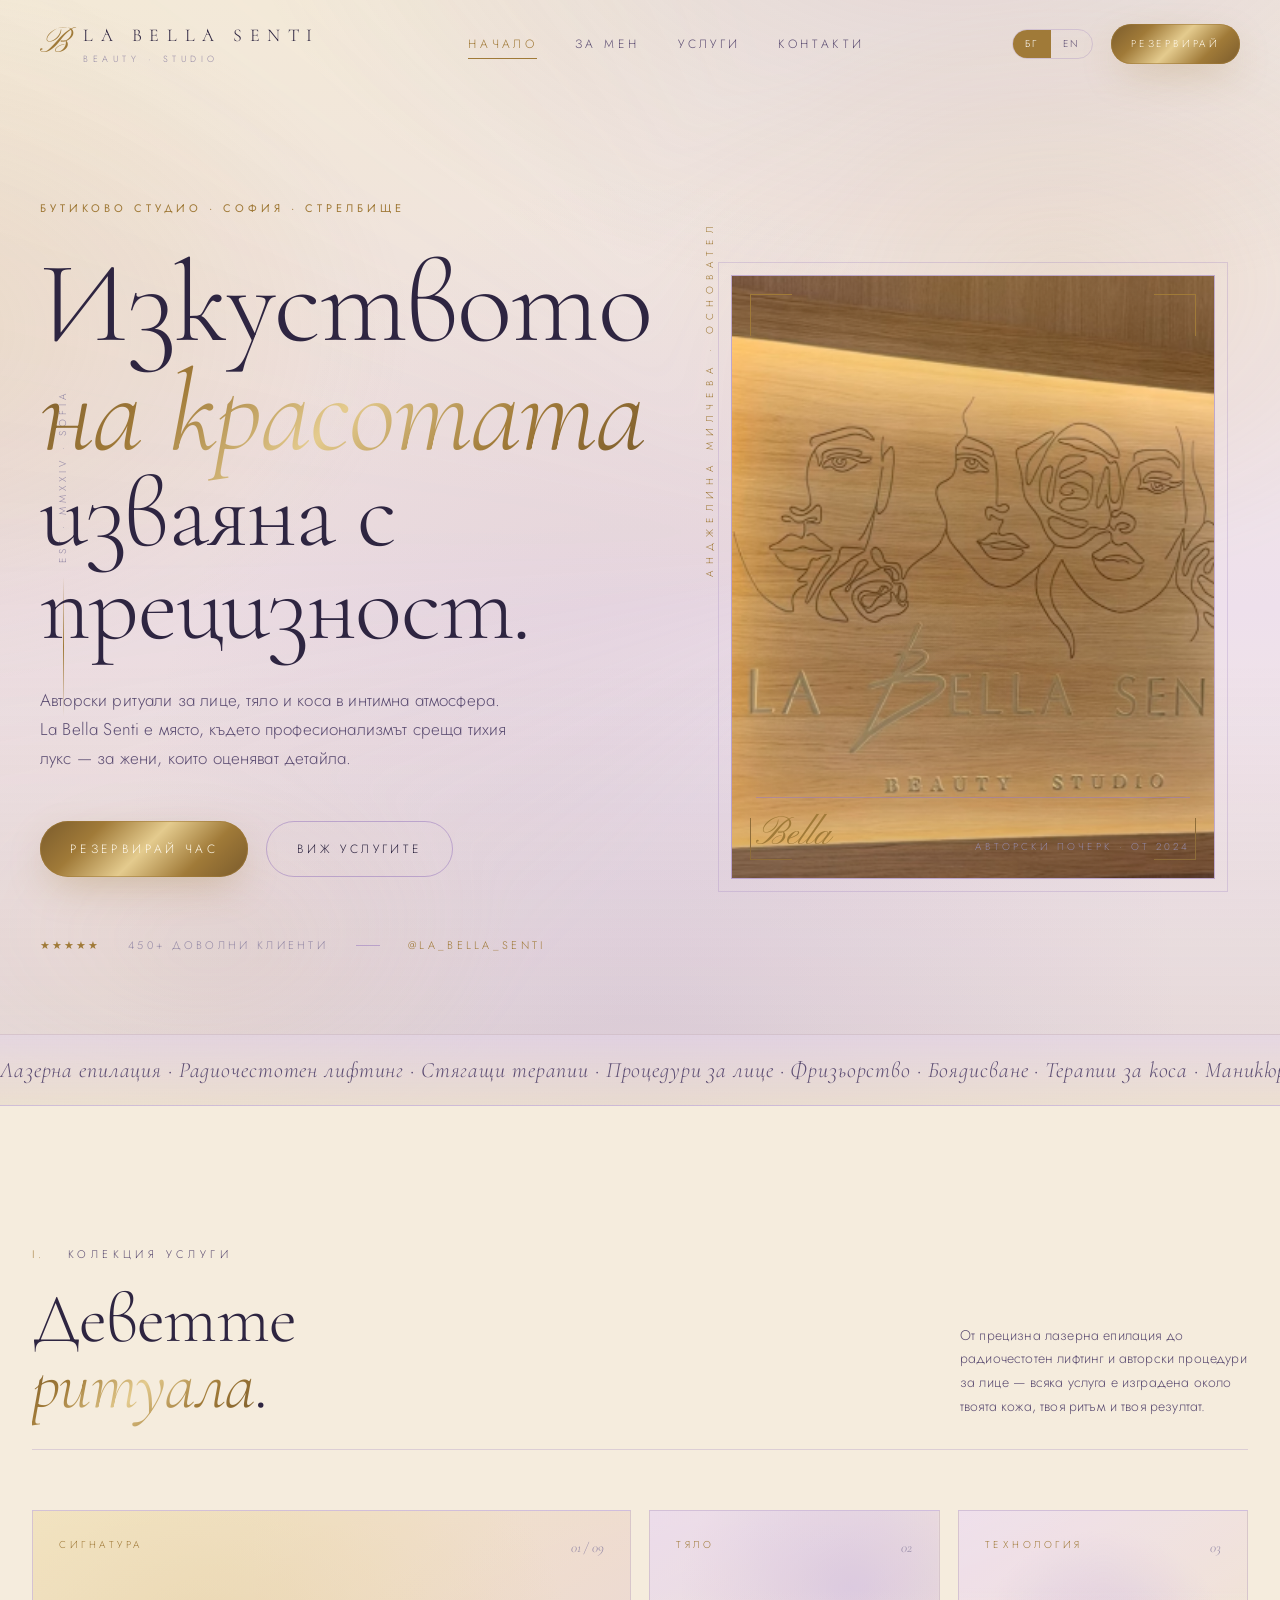
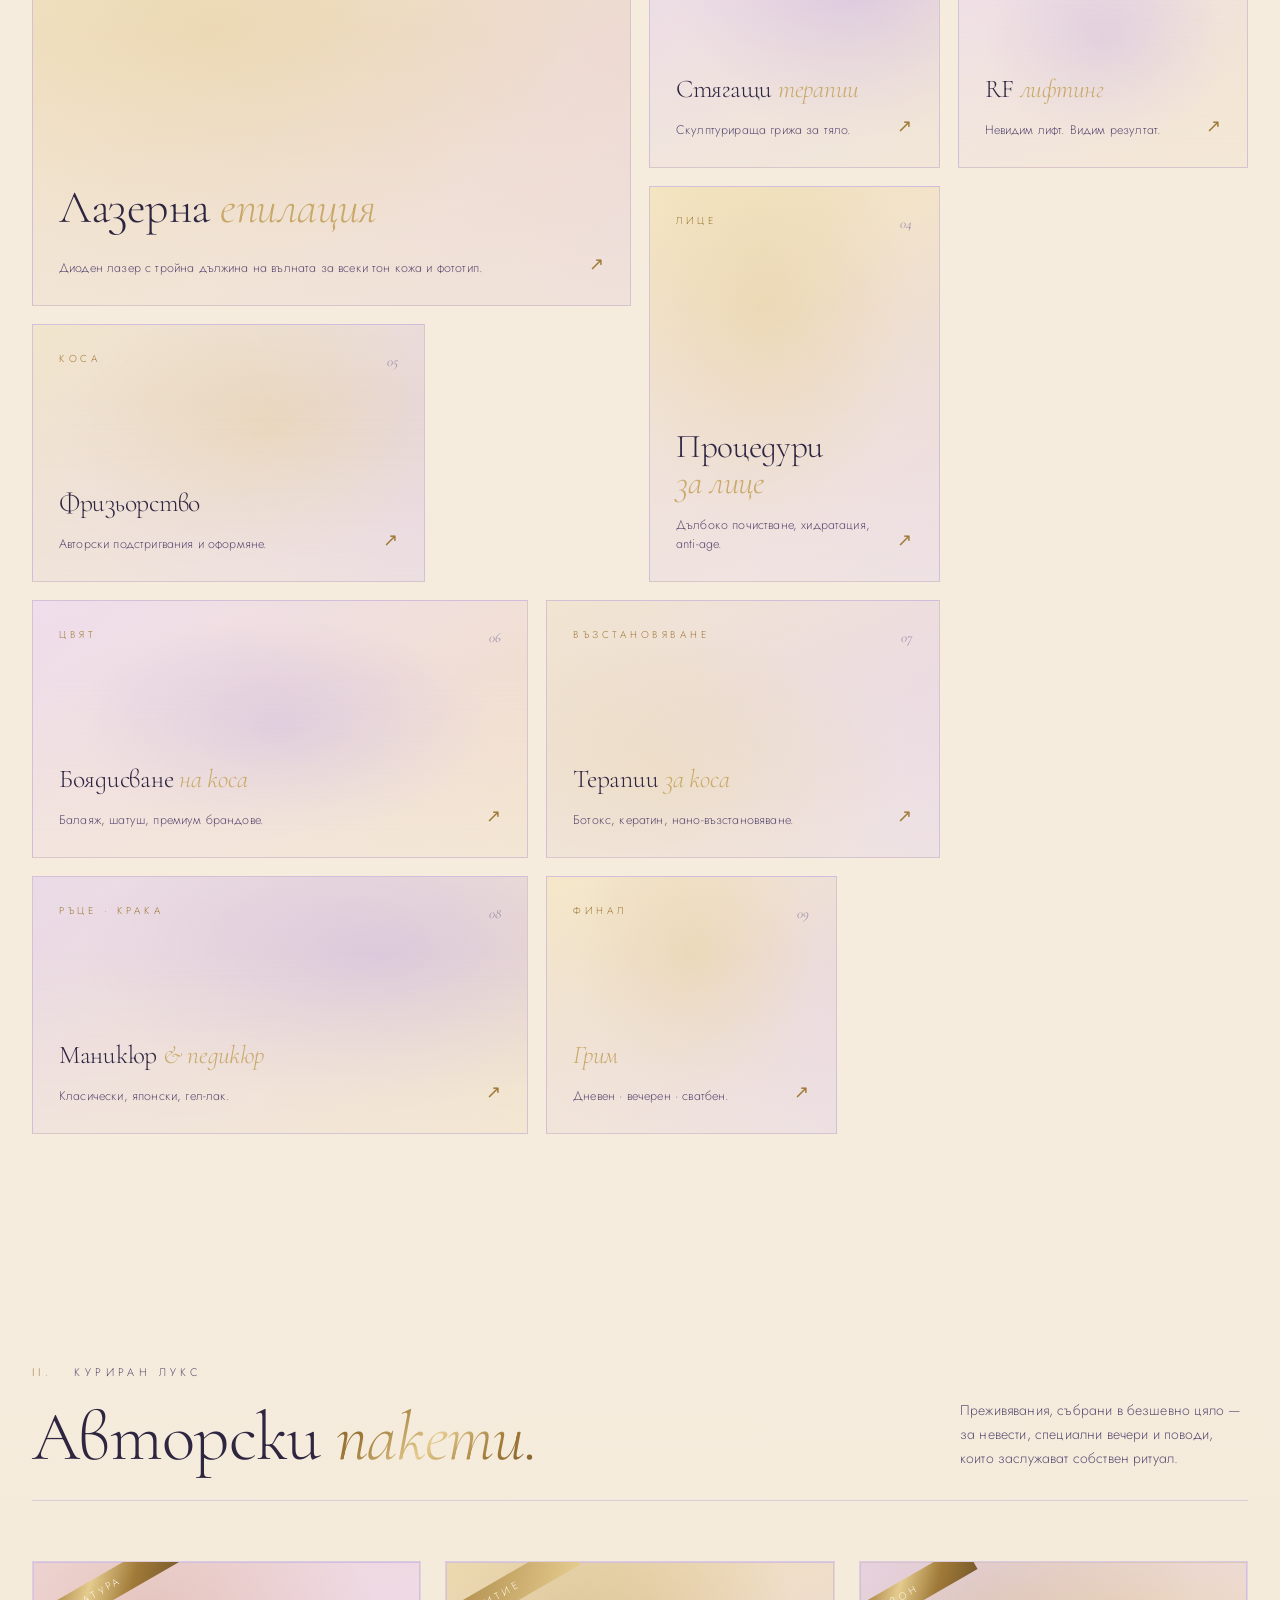
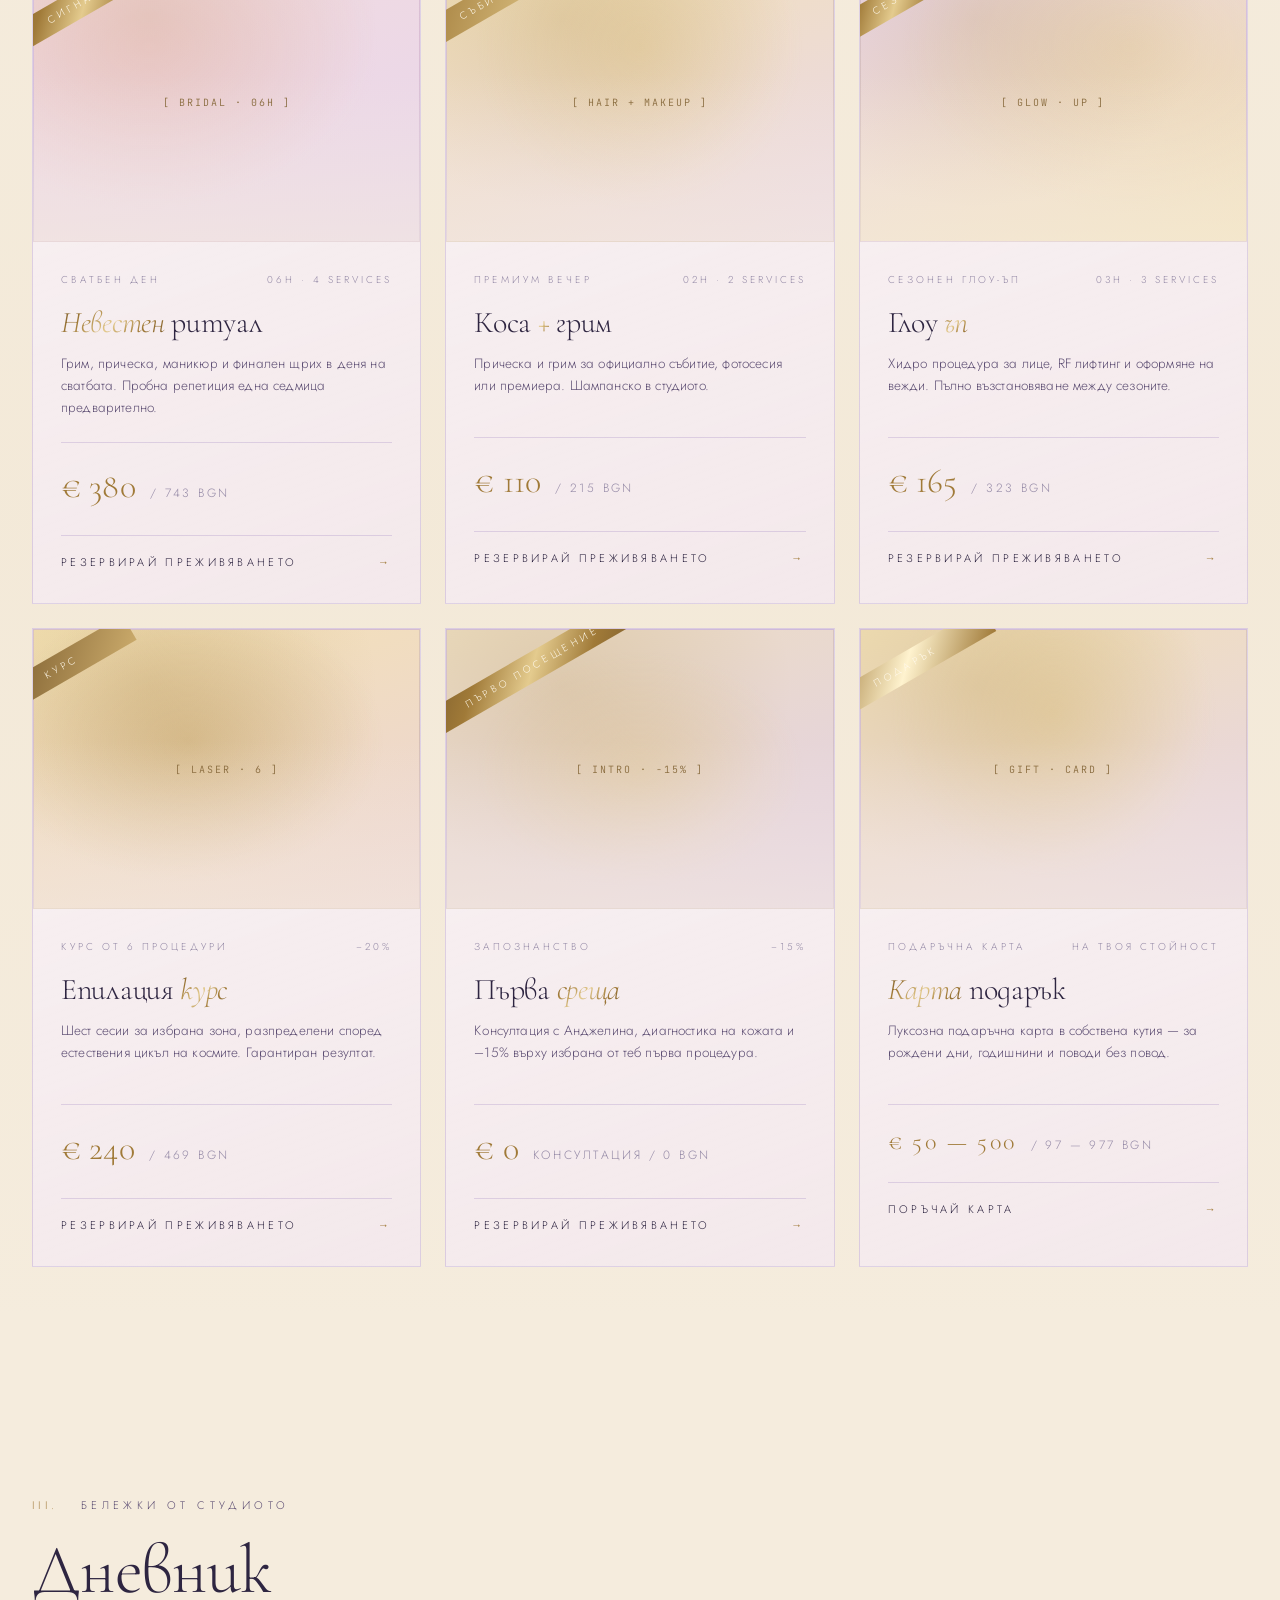
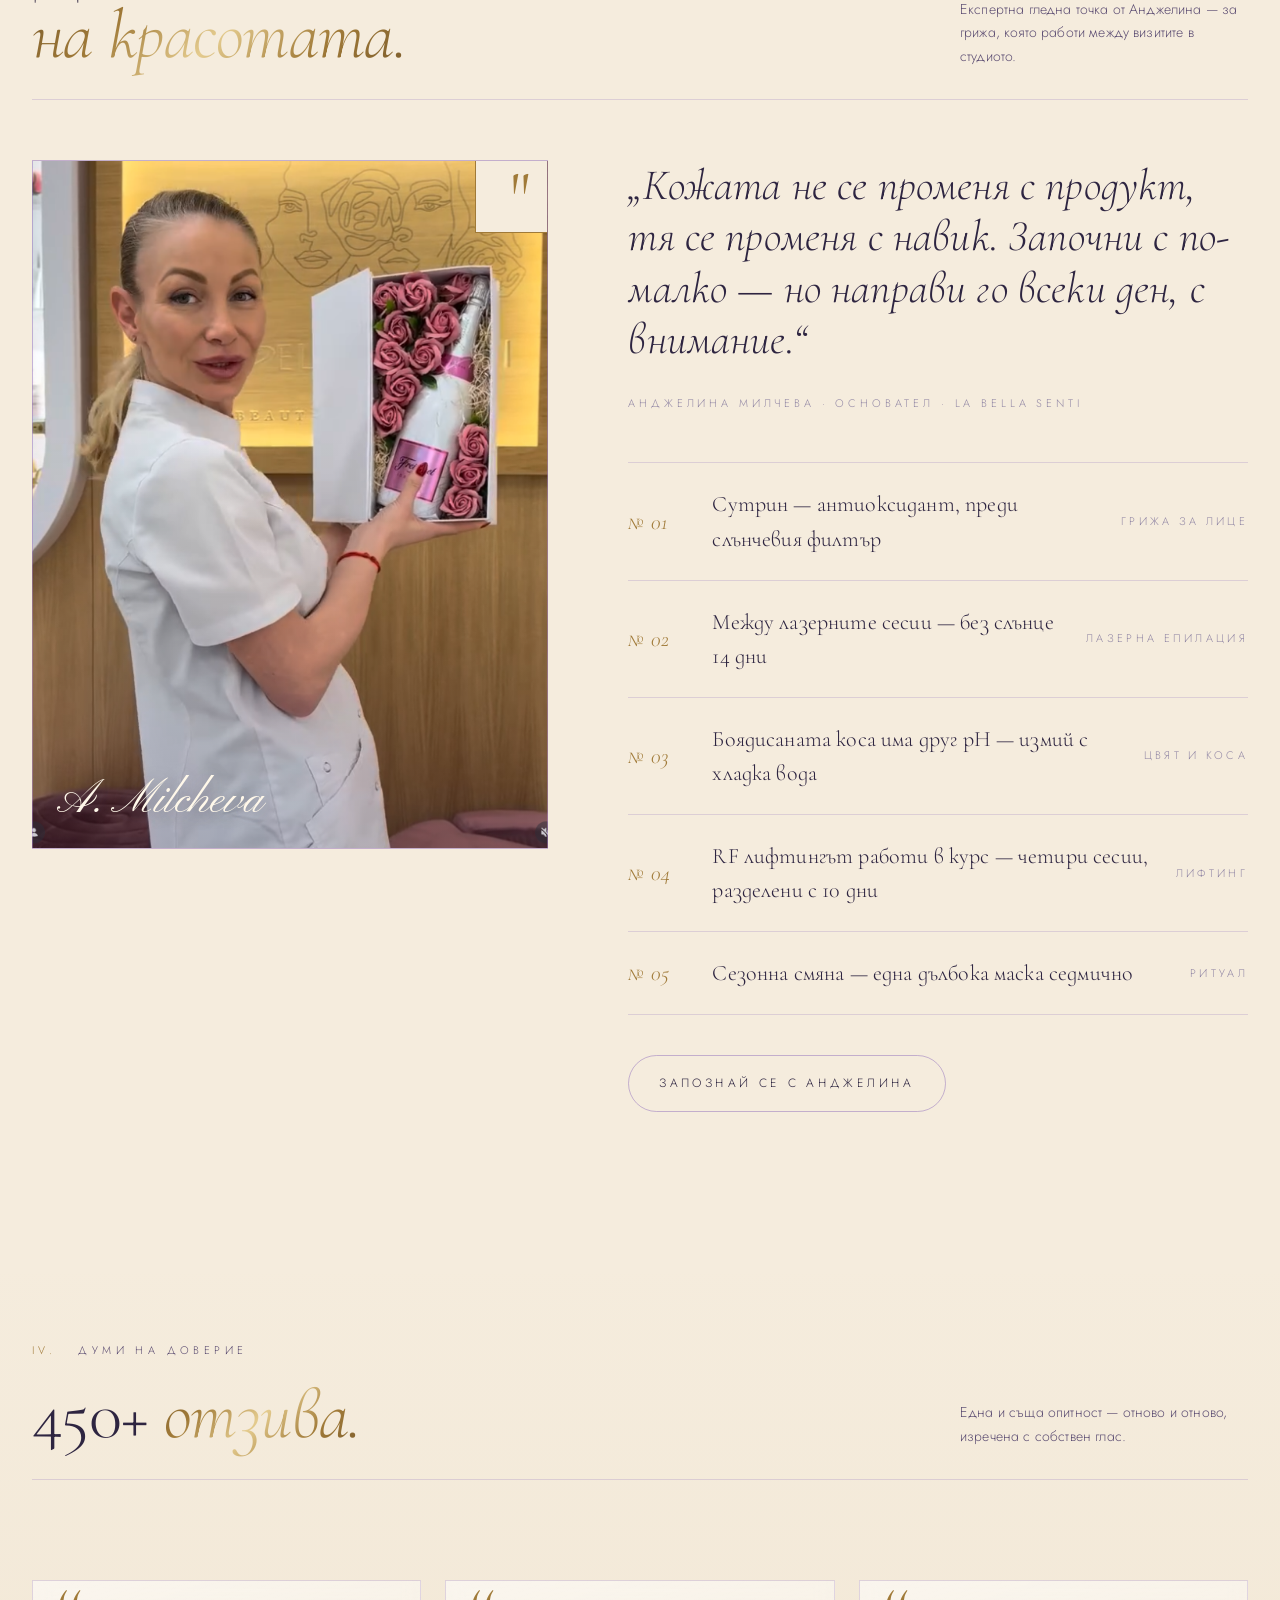
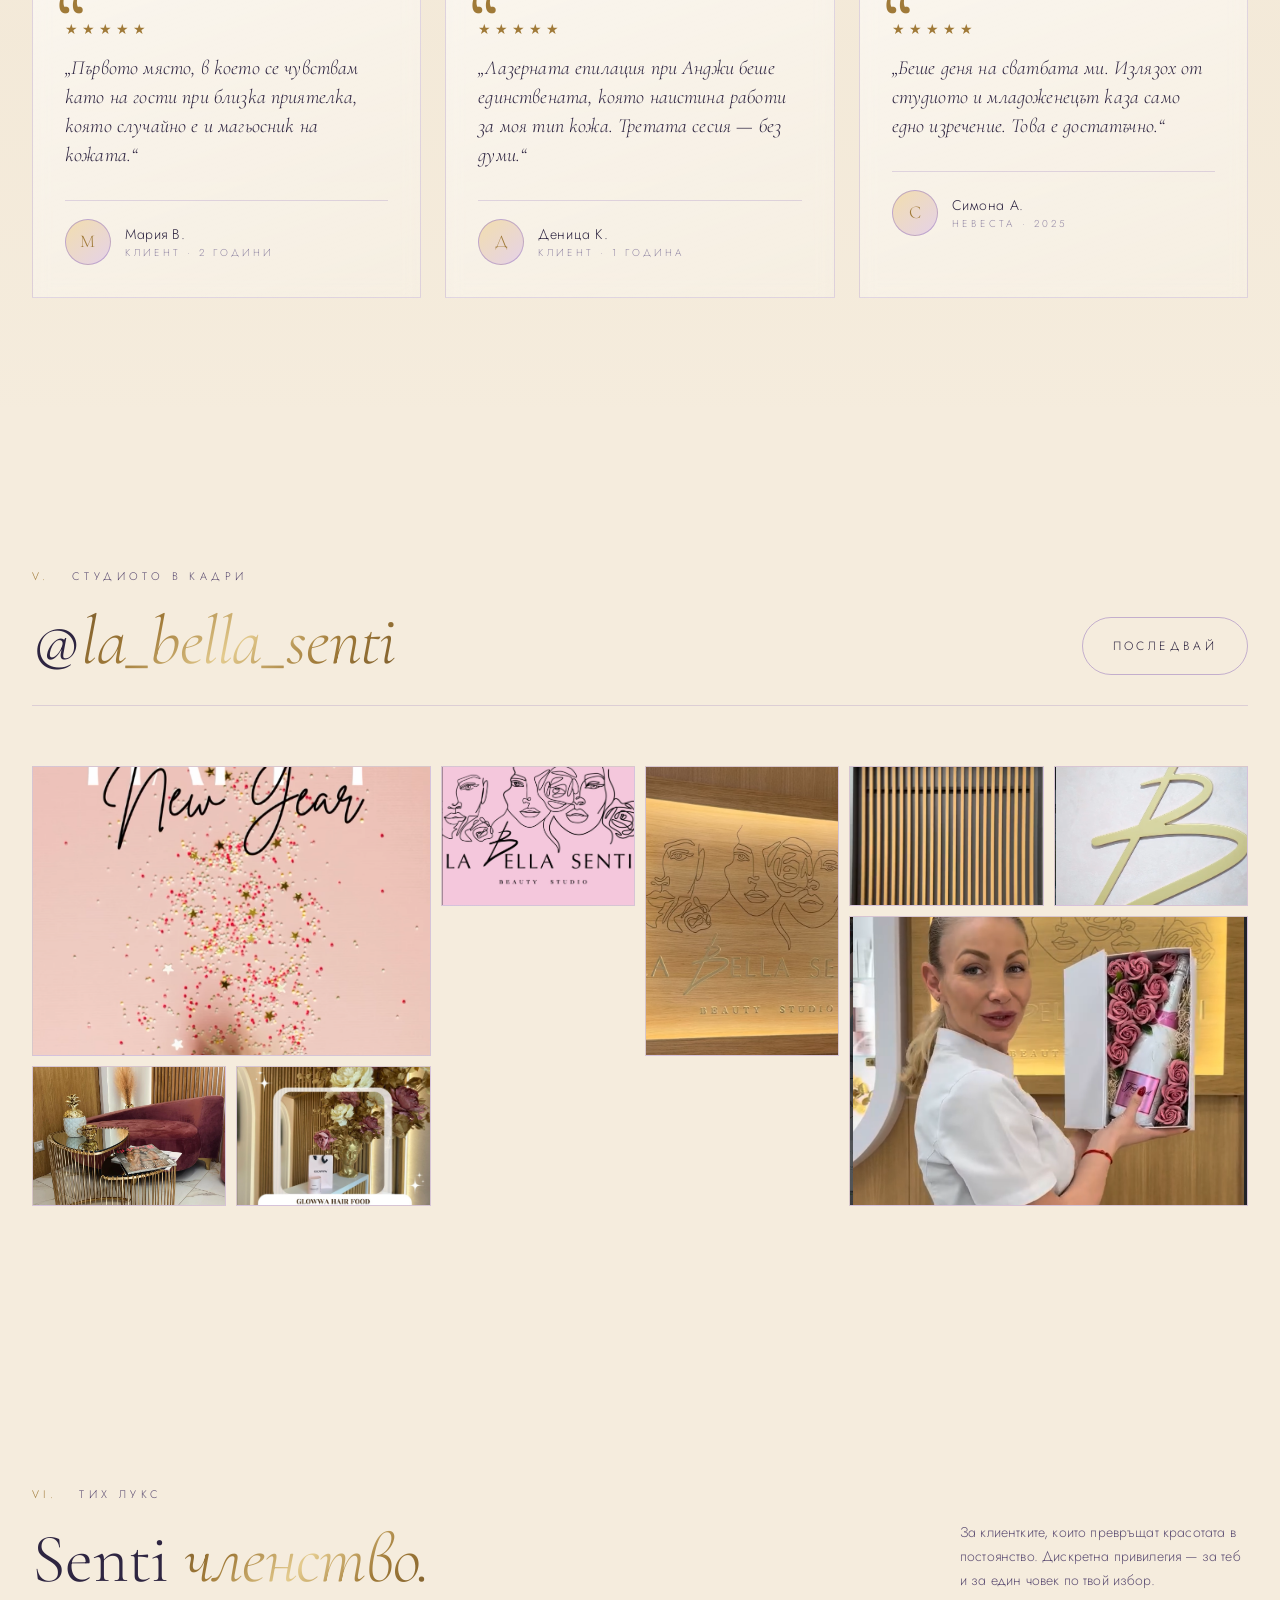
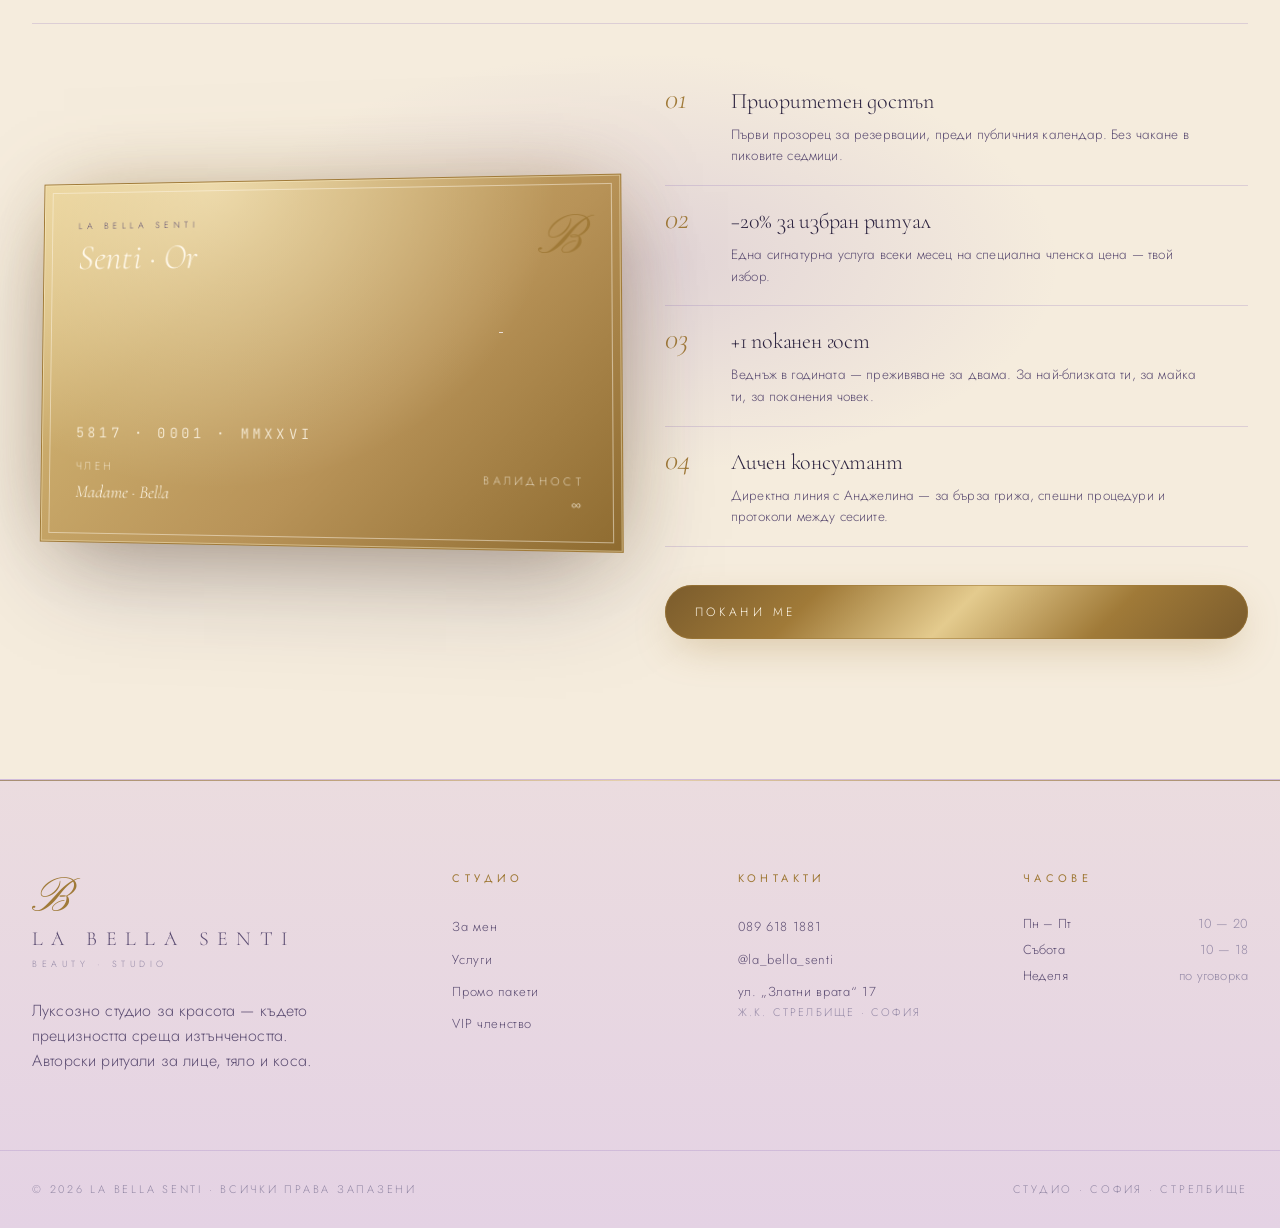
==== index.html @ 31c3db6b "Init design assets + html." ====
<!doctype html>
<html lang="bg">
<head>
<meta charset="utf-8"/>
<meta name="viewport" content="width=device-width,initial-scale=1"/>
<title>La Bella Senti — Beauty Studio</title>
<link rel="preconnect" href="https://fonts.googleapis.com"/>
<link rel="preconnect" href="https://fonts.gstatic.com" crossorigin/>
<link href="https://fonts.googleapis.com/css2?family=Cormorant+Garamond:ital,wght@0,300;0,400;0,500;1,300;1,400&family=Jost:wght@300;400;500&family=Pinyon+Script&family=JetBrains+Mono:wght@300;400&display=swap" rel="stylesheet"/>
<link rel="stylesheet" href="assets/theme.css"/>
<style>
  /* ============ HERO ============ */
  .hero{
    min-height:100vh;
    position:relative;
    padding:120px 0 0;
    background:var(--grad-page);
    overflow:hidden;
    display:flex;flex-direction:column;justify-content:center;
  }
  .hero::before{
    /* gold satin swirl */
    content:"";position:absolute;inset:-10% -5%;pointer-events:none;
    background:
      radial-gradient(ellipse 700px 500px at 80% 30%, rgba(201,169,106,.18), transparent 60%),
      radial-gradient(ellipse 500px 300px at 20% 80%, rgba(201,169,106,.10), transparent 60%),
      conic-gradient(from 220deg at 70% 50%, transparent 0%, rgba(201,169,106,.10) 15%, transparent 35%);
    filter:blur(20px);
    opacity:.9;
  }
  .hero::after{
    content:"";position:absolute;inset:0;pointer-events:none;
    background:
      linear-gradient(180deg,transparent 60%, rgba(155,125,191,.18) 100%),
      radial-gradient(ellipse at 50% 100%, rgba(155,125,191,.16), transparent 60%);
  }
  .hero-grid{
    position:relative;z-index:2;
    display:grid;grid-template-columns:1.05fr .95fr;gap:80px;align-items:center;
    max-width:var(--maxw);margin:0 auto;padding:80px 40px;width:100%;
    flex:1 0 auto;
  }
  .hero-copy .eyebrow{margin-bottom:32px;}
  .hero h1{
    font-size:clamp(64px, 9vw, 132px);
    font-weight:300;
    line-height:.95;
    margin-bottom:32px;
  }
  .hero h1 .italic{font-style:italic;font-weight:300;color:transparent;background:var(--grad-gold);-webkit-background-clip:text;background-clip:text;}
  .hero h1 .small-cap{display:block;font-size:.85em;}
  .hero .lead{font-size:17px;line-height:1.7;max-width:48ch;color:var(--ink-mute);margin-bottom:48px;}
  .hero-ctas{display:flex;gap:18px;flex-wrap:wrap;margin-bottom:60px;}
  .hero-meta{
    display:flex;align-items:center;gap:28px;color:var(--ink-dim);font-size:11px;letter-spacing:0.3em;text-transform:uppercase;
  }
  .hero-meta .star{color:var(--gold);letter-spacing:2px;}

  /* Hero portrait card */
  .portrait-wrap{position:relative;aspect-ratio:4/5;border:1px solid var(--line-strong);}
  .portrait-wrap::before{
    content:"";position:absolute;inset:-14px;border:1px solid var(--line);pointer-events:none;
  }
  .portrait-wrap::after{
    content:"";position:absolute;inset:0;pointer-events:none;
    background:
      linear-gradient(180deg, transparent 50%, rgba(46,37,65,.18) 100%),
      radial-gradient(ellipse at 50% 0%, rgba(160,122,56,.16), transparent 55%);
  }
  .portrait{
    position:absolute;inset:0;
    background:url("assets/labelle-tile.png") center center / cover no-repeat;

  }
  .portrait::before{
    content:"";position:absolute;inset:0;pointer-events:none;
  
  }
  .portrait-tag{
    position:absolute;left:-22px;top:50%;transform:translateY(-50%) rotate(-90deg);
    transform-origin:left center;
    color:var(--gold);letter-spacing:0.6em;text-transform:uppercase;font-size:10px;white-space:nowrap;
  }
  .portrait-cap{
    position:absolute;left:24px;bottom:24px;right:24px;z-index:3;
    border-top:1px solid var(--line-strong);padding-top:18px;
    display:flex;justify-content:space-between;align-items:flex-end;gap:18px;
    color:var(--ink);
  }
  .portrait-cap .pn{font-family:"Pinyon Script",cursive;font-size:38px;color:var(--gold);line-height:1;}
  .portrait-cap .pr{font-size:10px;letter-spacing:.3em;text-transform:uppercase;color:var(--ink-dim);text-align:right;}

  .hero-marquee{
    position:relative;z-index:2;
    border-top:1px solid var(--line);border-bottom:1px solid var(--line);
    margin-top:0;padding:18px 0;overflow:hidden;width:100%;
    background:linear-gradient(180deg,rgba(229,213,232,.55),rgba(240,227,205,.65));
    flex:0 0 auto;
  }
  .marquee-track{display:flex;gap:60px;width:max-content;animation:marquee 50s linear infinite;}
  .marquee-track > span{display:inline-flex;align-items:center;gap:60px;font-family:"Cormorant Garamond",serif;font-size:22px;font-style:italic;color:var(--ink-mute);letter-spacing:.04em;white-space:nowrap;}
  .marquee-track .dot{color:var(--gold);font-style:normal;}
  @keyframes marquee{to{transform:translateX(-50%);}}

  /* floating ornaments */
  .ornament{position:absolute;z-index:1;pointer-events:none;}
  .ornament.left{left:32px;top:50%;transform:translateY(-50%);}
  .ornament svg{display:block;}

  /* ============ SERVICE CATEGORIES (bento) ============ */
  .sect-head{
    display:grid;grid-template-columns:1fr auto;gap:40px;align-items:end;
    margin-bottom:60px;padding-bottom:30px;border-bottom:1px solid var(--line);
  }
  .sect-head .num{color:var(--gold);font-family:"Cormorant Garamond",serif;font-size:18px;letter-spacing:.4em;}
  .sect-head h2{margin-top:24px;max-width:18ch;}
  .sect-head .right{max-width:36ch;color:var(--ink-mute);font-size:14px;line-height:1.7;}

  .bento{display:grid;grid-template-columns:repeat(12,1fr);grid-auto-rows:120px;gap:18px;}
  .bento .cat{
    position:relative;overflow:hidden;
    border:1px solid var(--line);
    background:linear-gradient(160deg,#F0E3CD,#E5D5E8);
    color:var(--ink);text-decoration:none;
    transition:transform .5s cubic-bezier(.2,.7,.2,1), border-color .5s, box-shadow .5s;
    isolation:isolate;
  }
  .bento .cat::before{
    content:"";position:absolute;inset:0;
    background:var(--bg-img,linear-gradient(160deg,#F0E3CD,#E5D5E8));
    background-size:cover;background-position:center;
    opacity:.85;transition:opacity .8s ease, transform 1.2s ease;z-index:-2;
  }
  .bento .cat::after{
    content:"";position:absolute;inset:0;z-index:-1;
    background:linear-gradient(180deg,transparent 30%,rgba(245,236,221,.55) 100%),
               linear-gradient(160deg,rgba(255,255,255,.15),rgba(255,255,255,0));
    transition:background .6s;
  }
  .bento .cat:hover{transform:translateY(-2px);border-color:var(--line-strong);box-shadow:0 30px 80px -30px rgba(155,125,191,.45);}
  .bento .cat:hover::before{opacity:1;transform:scale(1.05);}

  .bento .cat .inside{position:relative;padding:26px;height:100%;display:flex;flex-direction:column;justify-content:space-between;}
  .bento .cat .top{display:flex;justify-content:space-between;align-items:flex-start;}
  .bento .cat .tag{font-size:10px;letter-spacing:.35em;text-transform:uppercase;color:var(--gold);}
  .bento .cat .idx{font-family:"Cormorant Garamond",serif;font-style:italic;color:var(--ink-dim);font-size:14px;}
  .bento .cat h3{font-size:clamp(22px,2vw,30px);color:var(--ink);}
  .bento .cat h3 .it{font-style:italic;color:var(--gold-2);}
  .bento .cat .bot{display:flex;justify-content:space-between;align-items:end;gap:18px;color:var(--ink-mute);font-size:12.5px;line-height:1.55;}
  .bento .cat .arr{color:var(--gold);font-size:18px;flex-shrink:0;transition:transform .35s;}
  .bento .cat:hover .arr{transform:translate(4px,-4px);}

  /* spans */
  .c-laser{grid-column:span 6;grid-row:span 3;}
  .c-firming{grid-column:span 3;grid-row:span 2;}
  .c-rf{grid-column:span 3;grid-row:span 2;}
  .c-facial{grid-column:span 3;grid-row:span 3;}
  .c-hairdress{grid-column:span 4;grid-row:span 2;}
  .c-color{grid-column:span 5;grid-row:span 2;}
  .c-haircare{grid-column:span 4;grid-row:span 2;}
  .c-mani{grid-column:span 5;grid-row:span 2;}
  .c-makeup{grid-column:span 3;grid-row:span 2;}
  @media (max-width: 920px){
    .bento{grid-auto-rows:140px;}
    .bento .cat{grid-column:span 12 !important;grid-row:span 2 !important;}
  }

  /* category backgrounds — alternating champagne / lavender washes */
  .bg-laser{--bg-img: radial-gradient(ellipse at 30% 30%, rgba(228,203,142,.55), transparent 60%), linear-gradient(140deg,#F2E1B8,#EBD3D6);}
  .bg-firming{--bg-img: radial-gradient(ellipse at 70% 30%, rgba(196,171,222,.55), transparent 60%), linear-gradient(140deg,#E8D5EC,#F0E3CD);}
  .bg-rf{--bg-img: radial-gradient(ellipse at 50% 50%, rgba(196,171,222,.5), transparent 60%), linear-gradient(140deg,#ECD9EE,#F4E6C8);}
  .bg-facial{--bg-img: radial-gradient(ellipse at 40% 30%, rgba(228,203,142,.55), transparent 60%), linear-gradient(160deg,#F4E2B4,#E8D5EC);}
  .bg-hairdress{--bg-img: radial-gradient(ellipse at 60% 40%, rgba(228,203,142,.5), transparent 60%), linear-gradient(140deg,#F0E1C2,#E2CFE6);}
  .bg-color{--bg-img: radial-gradient(ellipse at 50% 50%, rgba(196,171,222,.55), transparent 60%), linear-gradient(140deg,#ECD7EE,#F4E0C2);}
  .bg-haircare{--bg-img: radial-gradient(ellipse at 30% 70%, rgba(228,203,142,.45), transparent 60%), linear-gradient(140deg,#EFE0C8,#E8D6EC);}
  .bg-mani{--bg-img: radial-gradient(ellipse at 70% 30%, rgba(196,171,222,.55), transparent 60%), linear-gradient(140deg,#E5D2E8,#F2E2C0);}
  .bg-makeup{--bg-img: radial-gradient(ellipse at 50% 30%, rgba(228,203,142,.5), transparent 60%), linear-gradient(140deg,#F4E4BC,#E5D2E8);}

  /* ============ PACKAGES ============ */
  .pkg-grid{display:grid;grid-template-columns:repeat(3,1fr);gap:24px;}
  @media (max-width:960px){.pkg-grid{grid-template-columns:1fr;}}
  .pkg{
    position:relative;padding:0;
    border:1px solid var(--line);
    background:linear-gradient(160deg,rgba(255,255,255,.5),rgba(255,255,255,.15)),#F2E5E8;
    overflow:hidden;
    transition:transform .5s, border-color .5s, box-shadow .5s;
  }
  .pkg:hover{transform:translateY(-4px);border-color:var(--line-strong);box-shadow:0 30px 70px -25px rgba(155,125,191,.4);}
  .pkg .pkg-img{height:280px;position:relative;overflow:hidden;}
  .pkg .pkg-img .imgph{position:absolute;inset:0;}
  .pkg .pkg-img::after{
    content:"";position:absolute;inset:0;background:linear-gradient(180deg,transparent 40%,rgba(245,236,221,.55) 100%);
  }
  .pkg .ribbon{
    position:absolute;top:24px;left:-50px;transform:rotate(-30deg);
    background:var(--grad-gold);color:#FFF8EA;
    font-size:10px;letter-spacing:.35em;padding:6px 60px;text-transform:uppercase;
    z-index:3;
  }
  .pkg .pkg-body{padding:30px 28px 32px;}
  .pkg .pkg-body .meta{display:flex;justify-content:space-between;color:var(--ink-dim);font-size:10px;letter-spacing:.3em;text-transform:uppercase;margin-bottom:18px;}
  .pkg h3{font-size:30px;margin-bottom:14px;}
  .pkg .desc{font-size:13.5px;line-height:1.65;color:var(--ink-mute);margin-bottom:22px;min-height:62px;}
  .pkg .price-row{display:flex;align-items:baseline;gap:14px;padding-top:18px;border-top:1px solid var(--line);}
  .pkg .price-eur{font-family:"Cormorant Garamond",serif;font-size:34px;color:var(--gold);}
  .pkg .price-bgn{color:var(--ink-dim);font-size:12px;letter-spacing:.2em;text-transform:uppercase;}
  .pkg .pkg-cta{display:block;margin-top:22px;border-top:1px solid var(--line);padding-top:18px;color:var(--ink);font-size:11px;letter-spacing:.3em;text-transform:uppercase;text-decoration:none;display:flex;justify-content:space-between;align-items:center;}
  .pkg .pkg-cta .ar{color:var(--gold);transition:transform .3s;}
  .pkg:hover .pkg-cta .ar{transform:translateX(6px);}

  /* ============ TIPS / EDITORIAL ============ */
  .ed-grid{display:grid;grid-template-columns:1fr 1.2fr;gap:80px;align-items:start;}
  @media (max-width:960px){.ed-grid{grid-template-columns:1fr;}}
  .ed-portrait{
    position:relative;aspect-ratio:3/4;
    border:1px solid var(--line-strong);
    overflow:hidden;
    background:url("assets/owner.png") center 18% / cover no-repeat;
  }
  .ed-portrait::after{content:"";position:absolute;inset:0;background:linear-gradient(180deg,transparent 40%, rgba(46,37,65,.25));}
  .ed-portrait .sig{position:absolute;left:24px;bottom:24px;font-family:"Pinyon Script",cursive;color:#FFF8EA;font-size:46px;line-height:1;z-index:2;text-shadow:0 2px 18px rgba(46,37,65,.4);}
  .ed-portrait .qfloat{
    position:absolute;top:-18px;right:-18px;width:90px;height:90px;display:flex;align-items:center;justify-content:center;
    background:#F5ECDD;border:1px solid var(--gold);color:var(--gold);font-family:"Cormorant Garamond",serif;font-size:72px;line-height:1;padding-top:18px;
  }
  .ed-pull{font-family:"Cormorant Garamond",serif;font-size:clamp(28px,3.4vw,44px);line-height:1.18;font-style:italic;color:var(--ink);margin:0 0 30px;}
  .ed-pull .em{color:var(--gold);}
  .ed-byline{color:var(--ink-dim);font-size:11px;letter-spacing:.35em;text-transform:uppercase;margin-bottom:50px;}
  .tip-list{display:grid;gap:0;border-top:1px solid var(--line);}
  .tip-row{display:grid;grid-template-columns:60px 1fr auto;gap:24px;align-items:center;padding:24px 0;border-bottom:1px solid var(--line);cursor:pointer;transition:padding .3s;}
  .tip-row:hover{padding-left:14px;}
  .tip-row .n{color:var(--gold);font-family:"Cormorant Garamond",serif;font-style:italic;font-size:22px;}
  .tip-row .t{font-family:"Cormorant Garamond",serif;font-size:22px;color:var(--ink);}
  .tip-row .meta{color:var(--ink-dim);font-size:11px;letter-spacing:.3em;text-transform:uppercase;}

  /* ============ TESTIMONIALS ============ */
  .test-stage{position:relative;padding:40px 0;}
  .test-track{display:grid;grid-template-columns:repeat(3,1fr);gap:24px;}
  @media(max-width:960px){.test-track{grid-template-columns:1fr;}}
  .test{
    position:relative;padding:38px 32px 32px;
    background:linear-gradient(160deg,rgba(255,255,255,.55),rgba(255,255,255,.2));
    border:1px solid var(--line);
    backdrop-filter:blur(8px);
    isolation:isolate;
  }
  .test::before{
    content:"\201C";position:absolute;top:-8px;left:22px;
    font-family:"Cormorant Garamond",serif;color:var(--gold);font-size:96px;line-height:1;
  }
  .test .stars{color:var(--gold);letter-spacing:4px;font-size:14px;margin-bottom:14px;}
  .test .q{font-family:"Cormorant Garamond",serif;font-style:italic;font-size:20px;line-height:1.45;color:var(--ink);margin-bottom:30px;}
  .test .who{display:flex;align-items:center;gap:14px;padding-top:18px;border-top:1px solid var(--line);}
  .test .avatar{width:46px;height:46px;border-radius:50%;border:1px solid var(--line-strong);background:linear-gradient(140deg,#F2DEAE,#E5D2E8);display:flex;align-items:center;justify-content:center;color:var(--gold);font-family:"Cormorant Garamond",serif;font-size:18px;}
  .test .n{color:var(--ink);font-size:14px;letter-spacing:.04em;}
  .test .r{color:var(--ink-dim);font-size:10px;letter-spacing:.3em;text-transform:uppercase;}

  /* ============ INSTAGRAM GALLERY ============ */
  .ig-grid{display:grid;grid-template-columns:repeat(6,1fr);grid-auto-rows:140px;gap:10px;}
  @media(max-width:960px){.ig-grid{grid-template-columns:repeat(3,1fr);}}
  .ig{position:relative;overflow:hidden;background:linear-gradient(140deg,#EBDCE8,#F0E3CD);border:1px solid var(--line);cursor:pointer;}
  .ig::before{content:"";position:absolute;inset:0;background-size:cover;background-position:center;transition:transform 1.2s ease;}
  .ig::after{content:"";position:absolute;inset:0;background:linear-gradient(180deg,transparent 60%,rgba(46,37,65,.45));opacity:0;transition:opacity .4s;}
  .ig:hover::before{transform:scale(1.07);}
  .ig:hover::after{opacity:1;}
  .ig .ig-tag{position:absolute;left:14px;bottom:12px;color:#FFF8EA;font-size:10px;letter-spacing:.3em;text-transform:uppercase;opacity:0;transition:opacity .4s;z-index:2;}
  .ig:hover .ig-tag{opacity:1;}
  .ig.r2{grid-row:span 2;}
  .ig.c2{grid-column:span 2;}

  .ig1::before{background-image:url("assets/studio-lounge.png");}
  .ig2::before{background-image:url("assets/studio-engraving.png");}
  .ig3::before{background-image:url("assets/studio-hairfood.png");}
  .ig4::before{background-image:url("assets/studio-storefront.png");}
  .ig5::before{background-image:url("assets/studio-signage.png");}
  .ig6::before{background-image:url("assets/studio-bsign.png");}
  .ig7::before{background-image:url("assets/owner.png");background-position:center 22%;}
  .ig8::before{background-image:url("assets/studio-logosign.png");}

  /* ============ MEMBERSHIP ============ */
  .vip-stage{position:relative;}
  .vip-stage::before{
    content:"";position:absolute;inset:-20px;
    background:radial-gradient(ellipse 600px 300px at 50% 50%, rgba(155,125,191,.22), transparent 70%);
    pointer-events:none;
  }
  .vip-grid{display:grid;grid-template-columns:1fr 1fr;gap:50px;align-items:center;position:relative;}
  @media(max-width:960px){.vip-grid{grid-template-columns:1fr;}}
  .vip-card{
    position:relative;aspect-ratio:1.586/1;
    background:
      radial-gradient(ellipse at 30% 0%, rgba(255,243,207,.6), transparent 60%),
      linear-gradient(135deg,#E4CB8E 0%, #C9A96A 30%, #B89358 60%, #8E6B30 100%);
    border:1px solid var(--gold);
    padding:36px;color:#FFF8EA;
    box-shadow:
      0 0 0 1px rgba(255,243,207,.45) inset,
      0 40px 100px -20px rgba(46,37,65,.35),
      0 0 80px -20px rgba(160,122,56,.55);
    display:flex;flex-direction:column;justify-content:space-between;
    transform:perspective(1000px) rotateY(-6deg) rotateX(2deg);
    transition:transform .6s;
  }
  .vip-card:hover{transform:perspective(1000px) rotateY(-2deg) rotateX(0deg);}
  .vip-card::before{content:"";position:absolute;inset:8px;border:1px solid rgba(255,248,234,.5);pointer-events:none;}
  .vip-card .vip-tier{font-family:"Cormorant Garamond",serif;font-size:36px;color:#FFF8EA;font-style:italic;line-height:1;}
  .vip-card .vip-num{font-family:"JetBrains Mono",monospace;letter-spacing:.3em;font-size:14px;color:rgba(255,248,234,.85);}
  .vip-card .vip-row{display:flex;justify-content:space-between;align-items:end;font-size:11px;letter-spacing:.3em;text-transform:uppercase;color:rgba(255,248,234,.7);}
  .vip-card .vip-name{color:#FFF8EA;}
  .vip-perks{display:grid;gap:18px;}
  .perk{display:grid;grid-template-columns:48px 1fr;gap:18px;align-items:start;padding-bottom:18px;border-bottom:1px solid var(--line);}
  .perk:last-child{border-bottom:0;}
  .perk .num{color:var(--gold);font-family:"Cormorant Garamond",serif;font-size:30px;font-style:italic;line-height:1;}
  .perk h4{font-family:"Cormorant Garamond",serif;font-size:22px;color:var(--ink);margin-bottom:6px;}
  .perk p{font-size:13.5px;line-height:1.6;margin:0;}

</style>
</head>
<body data-page="home">

<!-- ============ HERO ============ -->
<section class="hero" data-screen-label="Hero">

  <!-- ornament: gold thin vertical line w/ label -->
  <div class="ornament left">
    <div style="display:flex;flex-direction:column;align-items:center;gap:14px;">
      <span style="writing-mode:vertical-rl;transform:rotate(180deg);color:var(--ink-dim);letter-spacing:.4em;text-transform:uppercase;font-size:10px;">EST · MMXXIV · SOFIA</span>
      <span style="width:1px;height:140px;background:linear-gradient(180deg,transparent,var(--gold),transparent);"></span>
    </div>
  </div>

  <div class="hero-grid">
    <div class="hero-copy">
      <div class="eyebrow reveal" data-i18n-bg="Бутиково студио · София · Стрелбище" data-i18n-en="Boutique Studio · Sofia · Strelbishte">
        Бутиково студио<span class="dot"></span>София<span class="dot"></span>Стрелбище
      </div>
      <h1 class="reveal" style="--d:120ms;">
        <span data-i18n-bg="Изкуството" data-i18n-en="The Art of">Изкуството</span><br/>
        <span class="italic" data-i18n-bg="на красотата" data-i18n-en="Refined Beauty">на красотата</span><br/>
        <span class="small-cap" data-i18n-bg="изваяна с прецизност." data-i18n-en="sculpted with precision.">изваяна с прецизност.</span>
      </h1>
      <p class="lead reveal" style="--d:280ms;" data-i18n-bg="Авторски ритуали за лице, тяло и коса в интимна атмосфера. La Bella Senti е място, където професионализмът среща тихия лукс — за жени, които оценяват детайла." data-i18n-en="Signature face, body, and hair rituals in an intimate atmosphere. La Bella Senti is where professionalism meets quiet luxury — for women who notice the detail.">
        Авторски ритуали за лице, тяло и коса в интимна атмосфера. La Bella Senti е място, където професионализмът среща тихия лукс — за жени, които оценяват детайла.
      </p>
      <div class="hero-ctas reveal" style="--d:440ms;">
        <a class="btn gold" href="contact.html" data-i18n-bg="Резервирай час" data-i18n-en="Book Appointment">Резервирай час <span class="arrow">→</span></a>
        <a class="btn ghost" href="services.html" data-i18n-bg="Виж услугите" data-i18n-en="Explore Services">Виж услугите <span class="arrow">→</span></a>
      </div>
      <div class="hero-meta reveal" style="--d:600ms;">
        <span class="star">★★★★★</span>
        <span data-i18n-bg="450+ доволни клиенти" data-i18n-en="450+ devoted clients">450+ доволни клиенти</span>
        <span style="width:24px;height:1px;background:var(--line-strong);"></span>
        <a target="_blank" href="https://www.instagram.com/la_bella_senti_beauty_studio/" style="color:var(--gold);text-decoration:none;letter-spacing:.3em;">@la_bella_senti</a>
      </div>
    </div>

    <div class="hero-art reveal" style="--d:200ms;">
      <div class="portrait-wrap">
        <div class="portrait"></div>
        <span class="portrait-tag" data-i18n-bg="Анджелина Милчева · Основател" data-i18n-en="Andjelina Milcheva · Founder">Анджелина Милчева · Основател</span>
        <div class="corner tl"></div>
        <div class="corner tr"></div>
        <div class="corner bl"></div>
        <div class="corner br"></div>
        <div class="portrait-cap">
          <span class="pn">Bella</span>
          <span class="pr" data-i18n-bg="Авторски почерк · от 2024" data-i18n-en="Signature touch · since 2024">Авторски почерк<br/>от 2024</span>
        </div>
      </div>
    </div>
  </div>

  <!-- marquee -->
  <div class="hero-marquee">
    <div class="marquee-track" aria-hidden="true">
      <span data-i18n-bg="Лазерна епилация · Радиочестотен лифтинг · Стягащи терапии · Процедури за лице · Фризьорство · Боядисване · Терапии за коса · Маникюр · Педикюр · Грим" data-i18n-en="Laser Epilation · Radiofrequency Lifting · Firming Therapies · Facial Procedures · Hairdressing · Coloring · Hair Treatments · Manicure · Pedicure · Makeup">
        Лазерна епилация <span class="dot">◆</span>
        Радиочестотен лифтинг <span class="dot">◆</span>
        Стягащи терапии <span class="dot">◆</span>
        Процедури за лице <span class="dot">◆</span>
        Фризьорство <span class="dot">◆</span>
        Боядисване <span class="dot">◆</span>
        Терапии за коса <span class="dot">◆</span>
        Маникюр <span class="dot">◆</span>
        Педикюр <span class="dot">◆</span>
        Грим <span class="dot">◆</span>
      </span>
      <span aria-hidden="true">
        Лазерна епилация <span class="dot">◆</span>
        Радиочестотен лифтинг <span class="dot">◆</span>
        Стягащи терапии <span class="dot">◆</span>
        Процедури за лице <span class="dot">◆</span>
        Фризьорство <span class="dot">◆</span>
        Боядисване <span class="dot">◆</span>
        Терапии за коса <span class="dot">◆</span>
        Маникюр <span class="dot">◆</span>
        Педикюр <span class="dot">◆</span>
        Грим <span class="dot">◆</span>
      </span>
    </div>
  </div>
</section>

<!-- ============ SERVICE CATEGORIES BENTO ============ -->
<section class="section" data-screen-label="Services Bento" id="services-bento">
  <div class="wrap">
    <div class="sect-head reveal">
      <div>
        <div class="kicker"><span style="color:var(--gold);">I.</span> &nbsp; <span data-i18n-bg="Колекция услуги" data-i18n-en="The Collection">Колекция услуги</span></div>
        <h2 class="display"><span data-i18n-bg="Деветте" data-i18n-en="Nine">Деветте</span><br/><span class="italic gold" data-i18n-bg="ритуала" data-i18n-en="signature rituals.">ритуала</span><span data-i18n-bg="." data-i18n-en="">.</span></h2>
      </div>
      <div class="right" data-i18n-bg="От прецизна лазерна епилация до радиочестотен лифтинг и авторски процедури за лице — всяка услуга е изградена около твоята кожа, твоя ритъм и твоя резултат." data-i18n-en="From precision laser epilation to radiofrequency lifting and signature facial work — each service is built around your skin, your rhythm, your result.">
        От прецизна лазерна епилация до радиочестотен лифтинг и авторски процедури за лице — всяка услуга е изградена около твоята кожа, твоя ритъм и твоя резултат.
      </div>
    </div>

    <div class="bento reveal" style="--d:120ms;">
      <a class="cat c-laser bg-laser" href="services.html#laser">
        <div class="inside">
          <div class="top">
            <span class="tag" data-i18n-bg="Сигнатура" data-i18n-en="Signature">Сигнатура</span>
            <span class="idx">01 / 09</span>
          </div>
          <div>
            <h3 style="font-size:clamp(34px,3.6vw,52px);"><span data-i18n-bg="Лазерна" data-i18n-en="Laser">Лазерна</span> <span class="it" data-i18n-bg="епилация" data-i18n-en="Epilation">епилация</span></h3>
            <div class="bot" style="margin-top:18px;">
              <span data-i18n-bg="Диоден лазер с тройна дължина на вълната за всеки тон кожа и фототип." data-i18n-en="Triple-wavelength diode laser tuned to every skin tone and phototype.">Диоден лазер с тройна дължина на вълната за всеки тон кожа и фототип.</span>
              <span class="arr">↗</span>
            </div>
          </div>
        </div>
      </a>

      <a class="cat c-firming bg-firming" href="services.html#firming">
        <div class="inside">
          <div class="top">
            <span class="tag" data-i18n-bg="Тяло" data-i18n-en="Body">Тяло</span>
            <span class="idx">02</span>
          </div>
          <div>
            <h3><span data-i18n-bg="Стягащи" data-i18n-en="Firming">Стягащи</span> <span class="it" data-i18n-bg="терапии" data-i18n-en="therapies">терапии</span></h3>
            <div class="bot" style="margin-top:10px;"><span data-i18n-bg="Скулптурираща грижа за тяло." data-i18n-en="Sculpting body care.">Скулптурираща грижа за тяло.</span><span class="arr">↗</span></div>
          </div>
        </div>
      </a>

      <a class="cat c-rf bg-rf" href="services.html#rf">
        <div class="inside">
          <div class="top"><span class="tag" data-i18n-bg="Технология" data-i18n-en="Technology">Технология</span><span class="idx">03</span></div>
          <div>
            <h3><span data-i18n-bg="RF" data-i18n-en="RF">RF</span> <span class="it" data-i18n-bg="лифтинг" data-i18n-en="lifting">лифтинг</span></h3>
            <div class="bot" style="margin-top:10px;"><span data-i18n-bg="Невидим лифт. Видим резултат." data-i18n-en="Invisible lift. Visible result.">Невидим лифт. Видим резултат.</span><span class="arr">↗</span></div>
          </div>
        </div>
      </a>

      <a class="cat c-facial bg-facial" href="services.html#facial">
        <div class="inside">
          <div class="top"><span class="tag" data-i18n-bg="Лице" data-i18n-en="Face">Лице</span><span class="idx">04</span></div>
          <div>
            <h3 style="font-size:clamp(26px,2.6vw,36px);"><span data-i18n-bg="Процедури" data-i18n-en="Facial">Процедури</span><br/><span class="it" data-i18n-bg="за лице" data-i18n-en="procedures">за лице</span></h3>
            <div class="bot" style="margin-top:14px;"><span data-i18n-bg="Дълбоко почистване, хидратация, anti-age." data-i18n-en="Deep cleanse, hydration, anti-age rituals.">Дълбоко почистване, хидратация, anti-age.</span><span class="arr">↗</span></div>
          </div>
        </div>
      </a>

      <a class="cat c-hairdress bg-hairdress" href="services.html#hairdress">
        <div class="inside">
          <div class="top"><span class="tag" data-i18n-bg="Коса" data-i18n-en="Hair">Коса</span><span class="idx">05</span></div>
          <div>
            <h3><span data-i18n-bg="Фризьорство" data-i18n-en="Hairdressing">Фризьорство</span></h3>
            <div class="bot" style="margin-top:10px;"><span data-i18n-bg="Авторски подстригвания и оформяне." data-i18n-en="Signature cuts and styling.">Авторски подстригвания и оформяне.</span><span class="arr">↗</span></div>
          </div>
        </div>
      </a>

      <a class="cat c-color bg-color" href="services.html#color">
        <div class="inside">
          <div class="top"><span class="tag" data-i18n-bg="Цвят" data-i18n-en="Colour">Цвят</span><span class="idx">06</span></div>
          <div>
            <h3><span data-i18n-bg="Боядисване" data-i18n-en="Hair">Боядисване</span> <span class="it" data-i18n-bg="на коса" data-i18n-en="coloring">на коса</span></h3>
            <div class="bot" style="margin-top:10px;"><span data-i18n-bg="Балаяж, шатуш, премиум брандове." data-i18n-en="Balayage, shatush, premium brands.">Балаяж, шатуш, премиум брандове.</span><span class="arr">↗</span></div>
          </div>
        </div>
      </a>

      <a class="cat c-haircare bg-haircare" href="services.html#haircare">
        <div class="inside">
          <div class="top"><span class="tag" data-i18n-bg="Възстановяване" data-i18n-en="Restoration">Възстановяване</span><span class="idx">07</span></div>
          <div>
            <h3><span data-i18n-bg="Терапии" data-i18n-en="Hair">Терапии</span> <span class="it" data-i18n-bg="за коса" data-i18n-en="treatments">за коса</span></h3>
            <div class="bot" style="margin-top:10px;"><span data-i18n-bg="Ботокс, кератин, нано-възстановяване." data-i18n-en="Botox, keratin, nano-repair.">Ботокс, кератин, нано-възстановяване.</span><span class="arr">↗</span></div>
          </div>
        </div>
      </a>

      <a class="cat c-mani bg-mani" href="services.html#mani">
        <div class="inside">
          <div class="top"><span class="tag" data-i18n-bg="Ръце · Крака" data-i18n-en="Hands · Feet">Ръце · Крака</span><span class="idx">08</span></div>
          <div>
            <h3><span data-i18n-bg="Маникюр" data-i18n-en="Manicure">Маникюр</span> <span class="it" data-i18n-bg="& педикюр" data-i18n-en="& pedicure">& педикюр</span></h3>
            <div class="bot" style="margin-top:10px;"><span data-i18n-bg="Класически, японски, гел-лак." data-i18n-en="Classic, Japanese, gel polish.">Класически, японски, гел-лак.</span><span class="arr">↗</span></div>
          </div>
        </div>
      </a>

      <a class="cat c-makeup bg-makeup" href="services.html#makeup">
        <div class="inside">
          <div class="top"><span class="tag" data-i18n-bg="Финал" data-i18n-en="Finish">Финал</span><span class="idx">09</span></div>
          <div>
            <h3><span class="it" data-i18n-bg="Грим" data-i18n-en="Makeup">Грим</span></h3>
            <div class="bot" style="margin-top:10px;"><span data-i18n-bg="Дневен · вечерен · сватбен." data-i18n-en="Day · evening · bridal.">Дневен · вечерен · сватбен.</span><span class="arr">↗</span></div>
          </div>
        </div>
      </a>
    </div>
  </div>
</section>

<!-- ============ PACKAGES ============ -->
<section class="section tight" data-screen-label="Packages" id="packages" style="background:linear-gradient(180deg,transparent, rgba(201,169,106,.04), transparent);">
  <div class="wrap">
    <div class="sect-head reveal">
      <div>
        <div class="kicker"><span style="color:var(--gold);">II.</span> &nbsp; <span data-i18n-bg="Куриран лукс" data-i18n-en="Curated Luxury">Куриран лукс</span></div>
        <h2 class="display"><span data-i18n-bg="Авторски" data-i18n-en="Signature">Авторски</span> <span class="italic gold" data-i18n-bg="пакети." data-i18n-en="packages.">пакети.</span></h2>
      </div>
      <div class="right" data-i18n-bg="Преживявания, събрани в безшевно цяло — за невести, специални вечери и поводи, които заслужават собствен ритуал." data-i18n-en="Experiences composed into a seamless whole — for brides, special evenings, and occasions that deserve their own ritual.">
        Преживявания, събрани в безшевно цяло — за невести, специални вечери и поводи, които заслужават собствен ритуал.
      </div>
    </div>

    <div class="pkg-grid">

      <article class="pkg reveal">
        <div class="ribbon" data-i18n-bg="Сигнатура" data-i18n-en="Signature">Сигнатура</div>
        <div class="pkg-img">
          <div class="imgph" style="background:radial-gradient(ellipse at 30% 30%,rgba(255,200,200,.35),transparent 60%),linear-gradient(160deg,#F2DCDF,#E8D5EC);">[ BRIDAL · 06H ]</div>
        </div>
        <div class="pkg-body">
          <div class="meta"><span data-i18n-bg="Сватбен ден" data-i18n-en="Wedding day">Сватбен ден</span><span>06h · 4 services</span></div>
          <h3><span class="italic gold" data-i18n-bg="Невестен" data-i18n-en="The Bridal">Невестен</span> <span data-i18n-bg="ритуал" data-i18n-en="Ritual">ритуал</span></h3>
          <p class="desc" data-i18n-bg="Грим, прическа, маникюр и финален щрих в деня на сватбата. Пробна репетиция една седмица предварително." data-i18n-en="Makeup, hair, manicure and a final touch on your wedding day. Trial run one week ahead, included.">
            Грим, прическа, маникюр и финален щрих в деня на сватбата. Пробна репетиция една седмица предварително.
          </p>
          <div class="price-row">
            <span class="price-eur">€ 380</span>
            <span class="price-bgn">/ 743 BGN</span>
          </div>
          <a class="pkg-cta" href="contact.html"><span data-i18n-bg="Резервирай преживяването" data-i18n-en="Reserve the experience">Резервирай преживяването</span><span class="ar">→</span></a>
        </div>
      </article>

      <article class="pkg reveal" style="--d:120ms;">
        <div class="ribbon" style="background:linear-gradient(135deg,#A07A38,#E4CB8E);" data-i18n-bg="Събитие" data-i18n-en="Event">Събитие</div>
        <div class="pkg-img">
          <div class="imgph" style="background:radial-gradient(ellipse at 50% 30%,rgba(228,203,142,.45),transparent 60%),linear-gradient(160deg,#F2E1B8,#EAD7E8);">[ HAIR + MAKEUP ]</div>
        </div>
        <div class="pkg-body">
          <div class="meta"><span data-i18n-bg="Премиум вечер" data-i18n-en="Premium evening">Премиум вечер</span><span>02h · 2 services</span></div>
          <h3><span data-i18n-bg="Коса" data-i18n-en="Hair">Коса</span> <span class="italic gold">+</span> <span data-i18n-bg="грим" data-i18n-en="& makeup">грим</span></h3>
          <p class="desc" data-i18n-bg="Прическа и грим за официално събитие, фотосесия или премиера. Шампанско в студиото." data-i18n-en="Hair and makeup for a gala, shoot or premiere. Champagne in the studio.">
            Прическа и грим за официално събитие, фотосесия или премиера. Шампанско в студиото.
          </p>
          <div class="price-row">
            <span class="price-eur">€ 110</span>
            <span class="price-bgn">/ 215 BGN</span>
          </div>
          <a class="pkg-cta" href="contact.html"><span data-i18n-bg="Резервирай преживяването" data-i18n-en="Reserve the experience">Резервирай преживяването</span><span class="ar">→</span></a>
        </div>
      </article>

      <article class="pkg reveal" style="--d:240ms;">
        <div class="ribbon" data-i18n-bg="Сезон" data-i18n-en="Seasonal">Сезон</div>
        <div class="pkg-img">
          <div class="imgph" style="background:radial-gradient(ellipse at 70% 30%,rgba(228,203,142,.4),transparent 60%),linear-gradient(160deg,#ECD8EE,#F2E1B8);">[ GLOW · UP ]</div>
        </div>
        <div class="pkg-body">
          <div class="meta"><span data-i18n-bg="Сезонен глоу-ъп" data-i18n-en="Seasonal glow-up">Сезонен глоу-ъп</span><span>03h · 3 services</span></div>
          <h3><span data-i18n-bg="Глоу" data-i18n-en="Seasonal">Глоу</span> <span class="italic gold" data-i18n-bg="ъп" data-i18n-en="glow.">ъп</span></h3>
          <p class="desc" data-i18n-bg="Хидро процедура за лице, RF лифтинг и оформяне на вежди. Пълно възстановяване между сезоните." data-i18n-en="Hydro facial, RF lift and brow shaping. A full reset between seasons.">
            Хидро процедура за лице, RF лифтинг и оформяне на вежди. Пълно възстановяване между сезоните.
          </p>
          <div class="price-row">
            <span class="price-eur">€ 165</span>
            <span class="price-bgn">/ 323 BGN</span>
          </div>
          <a class="pkg-cta" href="contact.html"><span data-i18n-bg="Резервирай преживяването" data-i18n-en="Reserve the experience">Резервирай преживяването</span><span class="ar">→</span></a>
        </div>
      </article>

      <article class="pkg reveal">
        <div class="ribbon" style="background:linear-gradient(135deg,#7A5B2C,#C9A96A);" data-i18n-bg="Курс" data-i18n-en="Course">Курс</div>
        <div class="pkg-img">
          <div class="imgph" style="background:radial-gradient(ellipse at 40% 40%,rgba(201,169,106,.5),transparent 60%),linear-gradient(160deg,#F4E2B4,#EBD3D6);">[ LASER · 6 ]</div>
        </div>
        <div class="pkg-body">
          <div class="meta"><span data-i18n-bg="Курс от 6 процедури" data-i18n-en="Course of 6">Курс от 6 процедури</span><span>−20%</span></div>
          <h3><span data-i18n-bg="Епилация" data-i18n-en="Epilation">Епилация</span> <span class="italic gold" data-i18n-bg="курс" data-i18n-en="course">курс</span></h3>
          <p class="desc" data-i18n-bg="Шест сесии за избрана зона, разпределени според естествения цикъл на космите. Гарантиран резултат." data-i18n-en="Six sessions for your chosen zone, scheduled to the natural hair cycle. Guaranteed result.">
            Шест сесии за избрана зона, разпределени според естествения цикъл на космите. Гарантиран резултат.
          </p>
          <div class="price-row">
            <span class="price-eur">€ 240</span>
            <span class="price-bgn">/ 469 BGN</span>
          </div>
          <a class="pkg-cta" href="contact.html"><span data-i18n-bg="Резервирай преживяването" data-i18n-en="Reserve the experience">Резервирай преживяването</span><span class="ar">→</span></a>
        </div>
      </article>

      <article class="pkg reveal" style="--d:120ms;">
        <div class="ribbon" data-i18n-bg="Първо посещение" data-i18n-en="First visit">Първо посещение</div>
        <div class="pkg-img">
          <div class="imgph" style="background:radial-gradient(ellipse at 50% 50%,rgba(228,203,142,.4),transparent 60%),linear-gradient(160deg,#EDDEC2,#E2CFE6);">[ INTRO · −15% ]</div>
        </div>
        <div class="pkg-body">
          <div class="meta"><span data-i18n-bg="Запознанство" data-i18n-en="Welcome ritual">Запознанство</span><span>−15%</span></div>
          <h3><span data-i18n-bg="Първа" data-i18n-en="The First">Първа</span> <span class="italic gold" data-i18n-bg="среща" data-i18n-en="visit.">среща</span></h3>
          <p class="desc" data-i18n-bg="Консултация с Анджелина, диагностика на кожата и –15% върху избрана от теб първа процедура." data-i18n-en="A consultation with Andjelina, a skin diagnosis and −15% off your first chosen procedure.">
            Консултация с Анджелина, диагностика на кожата и –15% върху избрана от теб първа процедура.
          </p>
          <div class="price-row">
            <span class="price-eur">€ 0</span>
            <span class="price-bgn" data-i18n-bg="консултация / 0 BGN" data-i18n-en="consultation / 0 BGN">консултация / 0 BGN</span>
          </div>
          <a class="pkg-cta" href="contact.html"><span data-i18n-bg="Резервирай преживяването" data-i18n-en="Reserve the experience">Резервирай преживяването</span><span class="ar">→</span></a>
        </div>
      </article>

      <article class="pkg reveal" style="--d:240ms;">
        <div class="ribbon" style="background:linear-gradient(135deg,#A07A38,#FFF3CF,#A07A38);" data-i18n-bg="Подарък" data-i18n-en="Gift">Подарък</div>
        <div class="pkg-img">
          <div class="imgph" style="background:radial-gradient(ellipse at 50% 30%,rgba(228,203,142,.5),transparent 60%),linear-gradient(160deg,#F2E1B8,#E5D2E8);">[ GIFT · CARD ]</div>
        </div>
        <div class="pkg-body">
          <div class="meta"><span data-i18n-bg="Подаръчна карта" data-i18n-en="Gift card">Подаръчна карта</span><span data-i18n-bg="на твоя стойност" data-i18n-en="any amount">на твоя стойност</span></div>
          <h3><span class="italic gold" data-i18n-bg="Карта" data-i18n-en="The Gift">Карта</span> <span data-i18n-bg="подарък" data-i18n-en="Card">подарък</span></h3>
          <p class="desc" data-i18n-bg="Луксозна подаръчна карта в собствена кутия — за рождени дни, годишнини и поводи без повод." data-i18n-en="A luxury gift card in its own keepsake box — for birthdays, anniversaries, or no reason at all.">
            Луксозна подаръчна карта в собствена кутия — за рождени дни, годишнини и поводи без повод.
          </p>
          <div class="price-row">
            <span class="price-eur" style="font-size:24px;letter-spacing:.1em;" data-i18n-bg="€ 50 — 500" data-i18n-en="€ 50 — 500">€ 50 — 500</span>
            <span class="price-bgn">/ 97 — 977 BGN</span>
          </div>
          <a class="pkg-cta" href="contact.html"><span data-i18n-bg="Поръчай карта" data-i18n-en="Order a card">Поръчай карта</span><span class="ar">→</span></a>
        </div>
      </article>

    </div>
  </div>
</section>

<!-- ============ TIPS / EDITORIAL ============ -->
<section class="section" data-screen-label="Tips Editorial" id="tips">
  <div class="wrap">
    <div class="sect-head reveal">
      <div>
        <div class="kicker"><span style="color:var(--gold);">III.</span> &nbsp; <span data-i18n-bg="Бележки от студиото" data-i18n-en="Notes from the studio">Бележки от студиото</span></div>
        <h2 class="display"><span data-i18n-bg="Дневник" data-i18n-en="The Beauty">Дневник</span><br/><span class="italic gold" data-i18n-bg="на красотата." data-i18n-en="diary.">на красотата.</span></h2>
      </div>
      <div class="right" data-i18n-bg="Експертна гледна точка от Анджелина — за грижа, която работи между визитите в студиото." data-i18n-en="An expert point of view from Andjelina — for the care that works between studio visits.">
        Експертна гледна точка от Анджелина — за грижа, която работи между визитите в студиото.
      </div>
    </div>

    <div class="ed-grid">
      <div class="reveal">
        <div class="ed-portrait">
          <div class="qfloat">"</div>
          <span class="sig">A. Milcheva</span>
        </div>
      </div>
      <div class="reveal" style="--d:160ms;">
        <p class="ed-pull" data-i18n-bg="„Кожата не се променя с продукт, тя се променя с навик. Започни с по-малко — но направи го всеки ден, с внимание.“" data-i18n-en="“Skin doesn't change with a product — it changes with a habit. Begin with less, but do it daily, and with intention.”">
          „Кожата не се променя с продукт, тя се променя с навик. Започни с по-малко — но направи го всеки ден, с внимание.“
        </p>
        <div class="ed-byline" data-i18n-bg="Анджелина Милчева · Основател · La Bella Senti" data-i18n-en="Andjelina Milcheva · Founder · La Bella Senti">Анджелина Милчева · Основател · La Bella Senti</div>

        <div class="tip-list">
          <div class="tip-row">
            <span class="n">№ 01</span>
            <span class="t" data-i18n-bg="Сутрин — антиоксидант, преди слънчевия филтър" data-i18n-en="Morning — antioxidant, before SPF">Сутрин — антиоксидант, преди слънчевия филтър</span>
            <span class="meta" data-i18n-bg="Грижа за лице" data-i18n-en="Facial care">Грижа за лице</span>
          </div>
          <div class="tip-row">
            <span class="n">№ 02</span>
            <span class="t" data-i18n-bg="Между лазерните сесии — без слънце 14 дни" data-i18n-en="Between laser sessions — no sun for 14 days">Между лазерните сесии — без слънце 14 дни</span>
            <span class="meta" data-i18n-bg="Лазерна епилация" data-i18n-en="Laser epilation">Лазерна епилация</span>
          </div>
          <div class="tip-row">
            <span class="n">№ 03</span>
            <span class="t" data-i18n-bg="Боядисаната коса има друг pH — измий с хладка вода" data-i18n-en="Coloured hair has a different pH — rinse with cool water">Боядисаната коса има друг pH — измий с хладка вода</span>
            <span class="meta" data-i18n-bg="Цвят и коса" data-i18n-en="Hair color">Цвят и коса</span>
          </div>
          <div class="tip-row">
            <span class="n">№ 04</span>
            <span class="t" data-i18n-bg="RF лифтингът работи в курс — четири сесии, разделени с 10 дни" data-i18n-en="RF lifting works in a course — four sessions, ten days apart">RF лифтингът работи в курс — четири сесии, разделени с 10 дни</span>
            <span class="meta" data-i18n-bg="Лифтинг" data-i18n-en="Lifting">Лифтинг</span>
          </div>
          <div class="tip-row">
            <span class="n">№ 05</span>
            <span class="t" data-i18n-bg="Сезонна смяна — една дълбока маска седмично" data-i18n-en="Seasonal switch — one deep mask every week">Сезонна смяна — една дълбока маска седмично</span>
            <span class="meta" data-i18n-bg="Ритуал" data-i18n-en="Ritual">Ритуал</span>
          </div>
        </div>
        <a href="about.html" class="btn ghost" style="margin-top:40px;" data-i18n-bg="Запознай се с Анджелина" data-i18n-en="Meet Andjelina">Запознай се с Анджелина <span class="arrow">→</span></a>
      </div>
    </div>
  </div>
</section>

<!-- ============ TESTIMONIALS ============ -->
<section class="section tight" data-screen-label="Testimonials" id="testimonials" style="background:linear-gradient(180deg,transparent, rgba(201,169,106,.04), transparent);">
  <div class="wrap">
    <div class="sect-head reveal">
      <div>
        <div class="kicker"><span style="color:var(--gold);">IV.</span> &nbsp; <span data-i18n-bg="Думи на доверие" data-i18n-en="Words of trust">Думи на доверие</span></div>
        <h2 class="display"><span data-i18n-bg="450+" data-i18n-en="450+">450+</span> <span class="italic gold" data-i18n-bg="отзива." data-i18n-en="reviews.">отзива.</span></h2>
      </div>
      <div class="right" data-i18n-bg="Една и съща опитност — отново и отново, изречена с собствен глас." data-i18n-en="The same experience — described again and again, in each client's own voice.">
        Една и съща опитност — отново и отново, изречена с собствен глас.
      </div>
    </div>

    <div class="test-stage">
      <div class="test-track">
        <div class="test reveal">
          <div class="stars">★★★★★</div>
          <p class="q" data-i18n-bg="„Първото място, в което се чувствам като на гости при близка приятелка, която случайно е и магьосник на кожата.“" data-i18n-en="“The first place where I feel like I'm visiting a close friend — who happens to also be a skin magician.”">
            „Първото място, в което се чувствам като на гости при близка приятелка, която случайно е и магьосник на кожата.“
          </p>
          <div class="who">
            <div class="avatar">M</div>
            <div>
              <div class="n">Мария В.</div>
              <div class="r" data-i18n-bg="Клиент · 2 години" data-i18n-en="Client · 2 yrs">Клиент · 2 години</div>
            </div>
          </div>
        </div>
        <div class="test reveal" style="--d:120ms;">
          <div class="stars">★★★★★</div>
          <p class="q" data-i18n-bg="„Лазерната епилация при Анджи беше единствената, която наистина работи за моя тип кожа. Третата сесия — без думи.“" data-i18n-en="“Andjelina's laser epilation was the first that truly worked on my skin type. After three sessions — speechless.”">
            „Лазерната епилация при Анджи беше единствената, която наистина работи за моя тип кожа. Третата сесия — без думи.“
          </p>
          <div class="who">
            <div class="avatar">Д</div>
            <div>
              <div class="n">Деница К.</div>
              <div class="r" data-i18n-bg="Клиент · 1 година" data-i18n-en="Client · 1 yr">Клиент · 1 година</div>
            </div>
          </div>
        </div>
        <div class="test reveal" style="--d:240ms;">
          <div class="stars">★★★★★</div>
          <p class="q" data-i18n-bg="„Беше деня на сватбата ми. Излязох от студиото и младоженецът каза само едно изречение. Това е достатъчно.“" data-i18n-en="“It was my wedding day. I walked out of the studio and my husband only said one sentence. That was enough.”">
            „Беше деня на сватбата ми. Излязох от студиото и младоженецът каза само едно изречение. Това е достатъчно.“
          </p>
          <div class="who">
            <div class="avatar">С</div>
            <div>
              <div class="n">Симона А.</div>
              <div class="r" data-i18n-bg="Невеста · 2025" data-i18n-en="Bride · 2025">Невеста · 2025</div>
            </div>
          </div>
        </div>
      </div>
    </div>
  </div>
</section>

<!-- ============ INSTAGRAM GALLERY ============ -->
<section class="section" data-screen-label="Gallery" id="gallery">
  <div class="wrap">
    <div class="sect-head reveal">
      <div>
        <div class="kicker"><span style="color:var(--gold);">V.</span> &nbsp; <span data-i18n-bg="Студиото в кадри" data-i18n-en="Through the lens">Студиото в кадри</span></div>
        <h2 class="display">@<span class="italic gold">la_bella_senti</span></h2>
      </div>
      <div class="right" style="display:flex;align-items:end;justify-content:flex-end;">
        <a target="_blank" href="https://www.instagram.com/la_bella_senti_beauty_studio/" class="btn ghost" data-i18n-bg="Последвай" data-i18n-en="Follow">Последвай <span class="arrow">→</span></a>
      </div>
    </div>

    <div class="ig-grid reveal">
      <div class="ig ig1 c2 r2"><span class="ig-tag" data-i18n-bg="Лаундж" data-i18n-en="Lounge">Лаундж</span></div>
      <div class="ig ig2"><span class="ig-tag" data-i18n-bg="Знак" data-i18n-en="Signage">Знак</span></div>
      <div class="ig ig3 r2"><span class="ig-tag" data-i18n-bg="Hair Food" data-i18n-en="Hair Food">Hair Food</span></div>
      <div class="ig ig4"><span class="ig-tag" data-i18n-bg="Фасада" data-i18n-en="Storefront">Фасада</span></div>
      <div class="ig ig5"><span class="ig-tag" data-i18n-bg="Beauty Studio" data-i18n-en="Beauty Studio">Beauty Studio</span></div>
      <div class="ig ig7 c2 r2"><span class="ig-tag" data-i18n-bg="Подаръци" data-i18n-en="Gifts">Подаръци</span></div>
      <div class="ig ig8"><span class="ig-tag" data-i18n-bg="Светлина" data-i18n-en="Light">Светлина</span></div>
      <div class="ig ig6"><span class="ig-tag">B · monogram</span></div>
    </div>
  </div>
</section>

<!-- ============ MEMBERSHIP / VIP ============ -->
<section class="section" data-screen-label="VIP Membership" id="membership" style="position:relative;">
  <div class="wrap vip-stage">
    <div class="sect-head reveal">
      <div>
        <div class="kicker"><span style="color:var(--gold);">VI.</span> &nbsp; <span data-i18n-bg="Тих лукс" data-i18n-en="Quiet luxury">Тих лукс</span></div>
        <h2 class="display"><span data-i18n-bg="Senti" data-i18n-en="Senti">Senti</span> <span class="italic gold" data-i18n-bg="членство." data-i18n-en="Membership.">членство.</span></h2>
      </div>
      <div class="right" data-i18n-bg="За клиентките, които превръщат красотата в постоянство. Дискретна привилегия — за теб и за един човек по твой избор." data-i18n-en="For clients who turn beauty into a habit. A discreet privilege — for you and one guest of your choice.">
        За клиентките, които превръщат красотата в постоянство. Дискретна привилегия — за теб и за един човек по твой избор.
      </div>
    </div>

    <div class="vip-grid">
      <div class="reveal">
        <div class="vip-card">
          <div style="display:flex;justify-content:space-between;align-items:flex-start;">
            <div>
              <div style="font-size:9px;letter-spacing:.5em;text-transform:uppercase;color:var(--ink-mute);margin-bottom:8px;">La Bella Senti</div>
              <div class="vip-tier">Senti · Or</div>
            </div>
            <div style="font-family:'Pinyon Script',cursive;color:var(--gold);font-size:54px;line-height:1;">B</div>
          </div>
          <div>
            <div class="vip-num">5817 · 0001 · MMXXVI</div>
            <div class="vip-row" style="margin-top:14px;">
              <div>
                <div data-i18n-bg="Член" data-i18n-en="Member">Член</div>
                <div class="vip-name" style="font-family:'Cormorant Garamond',serif;font-size:18px;font-style:italic;letter-spacing:0;text-transform:none;margin-top:4px;">Madame · Bella</div>
              </div>
              <div style="text-align:right;">
                <div data-i18n-bg="Валидност" data-i18n-en="Valid thru">Валидност</div>
                <div class="vip-name" style="margin-top:4px;">∞</div>
              </div>
            </div>
          </div>
        </div>
      </div>

      <div class="vip-perks reveal" style="--d:160ms;">
        <div class="perk">
          <span class="num">01</span>
          <div>
            <h4 data-i18n-bg="Приоритетен достъп" data-i18n-en="Priority access">Приоритетен достъп</h4>
            <p data-i18n-bg="Първи прозорец за резервации, преди публичния календар. Без чакане в пиковите седмици." data-i18n-en="First booking window, before the public calendar. No waiting in peak weeks.">Първи прозорец за резервации, преди публичния календар. Без чакане в пиковите седмици.</p>
          </div>
        </div>
        <div class="perk">
          <span class="num">02</span>
          <div>
            <h4 data-i18n-bg="−20% за избран ритуал" data-i18n-en="−20% on a chosen ritual">−20% за избран ритуал</h4>
            <p data-i18n-bg="Една сигнатурна услуга всеки месец на специална членска цена — твой избор." data-i18n-en="One signature service every month at a member-only price — your choice.">Една сигнатурна услуга всеки месец на специална членска цена — твой избор.</p>
          </div>
        </div>
        <div class="perk">
          <span class="num">03</span>
          <div>
            <h4 data-i18n-bg="+1 поканен гост" data-i18n-en="+1 invited guest">+1 поканен гост</h4>
            <p data-i18n-bg="Веднъж в годината — преживяване за двама. За най-близката ти, за майка ти, за поканения човек." data-i18n-en="Once a year — an experience for two. For your closest friend, your mother, the guest of your choice.">Веднъж в годината — преживяване за двама. За най-близката ти, за майка ти, за поканения човек.</p>
          </div>
        </div>
        <div class="perk">
          <span class="num">04</span>
          <div>
            <h4 data-i18n-bg="Личен консултант" data-i18n-en="Personal consultant">Личен консултант</h4>
            <p data-i18n-bg="Директна линия с Анджелина — за бърза грижа, спешни процедури и протоколи между сесиите." data-i18n-en="A direct line with Andjelina — for fast care, urgent procedures and between-session protocols.">Директна линия с Анджелина — за бърза грижа, спешни процедури и протоколи между сесиите.</p>
          </div>
        </div>
        <a href="contact.html" class="btn gold" style="margin-top:20px;" data-i18n-bg="Покани ме" data-i18n-en="Invite me in">Покани ме <span class="arrow">→</span></a>
      </div>
    </div>
  </div>
</section>

<script src="assets/site.js"></script>
</body>
</html>
---- assets/theme.css ----
/* La Bella Senti — Lavender Purple + Champagne theme (light) */
:root{
  /* Surfaces — soft champagne washed with lavender */
  --bg:#F5ECDD;          /* primary page — warm champagne */
  --bg-2:#EFE2EE;        /* lavender mist surface */
  --bg-3:#E7D7E6;        /* deeper lavender card surface */
  --bg-champagne:#F0E3CD;/* champagne card surface */
  --bg-lavender:#E5D5E8; /* lavender accent surface */

  /* Ink — deep optimistic plum, not black */
  --ink:#2E2541;
  --ink-mute:#5D4E73;
  --ink-dim:#9489A6;

  /* Hairlines — lavender-tinted */
  --line:rgba(155,125,191,.28);
  --line-strong:rgba(155,125,191,.55);

  /* Champagne accents (darkened so they read on light bg) */
  --gold:#A07A38;
  --gold-2:#C9A96A;
  --gold-3:#7A5B2C;
  --gold-glow:0 0 24px rgba(160,122,56,.28);

  /* Lavender accents */
  --lavender:#9B7DBF;
  --lavender-2:#C4ABDE;
  --lavender-3:#7A5BA0;

  --rose-shadow:#c9b6c8;
  --maxw:1320px;
  --grad-gold:linear-gradient(135deg,#7A5B2C 0%,#A07A38 25%,#E4CB8E 50%,#A07A38 75%,#7A5B2C 100%);
  --grad-page:
    radial-gradient(1200px 700px at 75% -10%, rgba(155,125,191,.22), transparent 60%),
    radial-gradient(900px 600px at -10% 30%, rgba(217,185,120,.20), transparent 60%),
    linear-gradient(180deg,#F5ECDD 0%, #EEE0EC 55%, #F5ECDD 100%);
}

*{box-sizing:border-box}
html,body{margin:0;padding:0}
html{scroll-behavior:smooth}
body{
  background:var(--bg);
  color:var(--ink);
  font-family:"Jost","Helvetica Neue",Helvetica,Arial,sans-serif;
  font-weight:300;
  -webkit-font-smoothing:antialiased;
  text-rendering:optimizeLegibility;
  font-feature-settings:"ss01","kern";
  line-height:1.55;
  letter-spacing:0.01em;
  overflow-x:hidden;
}

/* ---- type ---- */
.serif{font-family:"Cormorant Garamond","Times New Roman",serif;font-weight:400;letter-spacing:0;}
.display{
  font-family:"Cormorant Garamond","Times New Roman",serif;
  font-weight:300;
  font-style:normal;
  letter-spacing:-0.01em;
  line-height:0.95;
}
.script{font-family:"Pinyon Script","Allura",cursive;}
.eyebrow{
  font-family:"Jost",sans-serif;
  font-weight:400;
  text-transform:uppercase;
  letter-spacing:0.36em;
  font-size:11px;
  color:var(--gold);
}
.eyebrow .dot{display:inline-block;width:6px;height:6px;background:var(--gold);border-radius:50%;margin:0 12px 2px;vertical-align:middle;box-shadow:0 0 10px var(--gold);}
.kicker{font-size:11px;letter-spacing:0.4em;text-transform:uppercase;color:var(--ink-mute);}

h1,h2,h3,h4{font-family:"Cormorant Garamond",serif;font-weight:300;letter-spacing:-0.01em;margin:0;}
h1{font-size:clamp(56px,9vw,128px);line-height:0.92;}
h2{font-size:clamp(40px,5.4vw,76px);line-height:0.98;}
h3{font-size:clamp(24px,2.4vw,34px);line-height:1.1;}
p{margin:0 0 1em;color:var(--ink-mute);max-width:60ch;}

.gold{
  background:var(--grad-gold);
  -webkit-background-clip:text;background-clip:text;
  -webkit-text-fill-color:transparent;color:transparent;
}
.italic{font-style:italic;font-family:"Cormorant Garamond",serif;font-weight:300;}

/* ---- layout ---- */
.wrap{max-width:var(--maxw);margin:0 auto;padding:0 32px;}
.section{padding:140px 0;position:relative;}
.section.tight{padding:90px 0;}

.hair{height:1px;background:linear-gradient(90deg,transparent,var(--line-strong),transparent);width:100%;}
.hair-v{width:1px;background:linear-gradient(180deg,transparent,var(--line-strong),transparent);}

/* ---- nav ---- */
.nav{
  position:fixed;top:0;left:0;right:0;z-index:50;
  display:flex;align-items:center;justify-content:space-between;
  padding:22px 40px;
  transition:all .4s ease;
  backdrop-filter:blur(0px);
}
.nav.scrolled{
  background:rgba(245,236,221,.78);
  backdrop-filter:blur(14px) saturate(120%);
  border-bottom:1px solid var(--line);
  padding:14px 40px;
}
.nav-brand{display:flex;align-items:center;gap:14px;color:var(--ink);text-decoration:none;}
.nav-brand .mark{font-family:"Pinyon Script",cursive;font-size:36px;color:var(--gold);line-height:1;}
.nav-brand .wordmark{font-family:"Cormorant Garamond",serif;font-size:18px;letter-spacing:0.42em;text-transform:uppercase;}
.nav-brand .sub{font-size:9px;letter-spacing:0.5em;color:var(--ink-dim);text-transform:uppercase;margin-top:2px;}
.nav-links{display:flex;gap:38px;align-items:center;}
.nav-links a{color:var(--ink-mute);text-decoration:none;font-size:12px;letter-spacing:0.28em;text-transform:uppercase;position:relative;padding:6px 0;transition:color .3s;}
.nav-links a::after{content:"";position:absolute;left:50%;right:50%;bottom:0;height:1px;background:var(--gold);transition:left .35s,right .35s;}
.nav-links a:hover{color:var(--ink);}
.nav-links a:hover::after,.nav-links a.active::after{left:0;right:0;}
.nav-links a.active{color:var(--gold);}
.nav-right{display:flex;align-items:center;gap:18px;}
.lang{display:flex;gap:0;border:1px solid var(--line);border-radius:999px;overflow:hidden;}
.lang button{background:transparent;color:var(--ink-mute);border:0;font:inherit;padding:6px 12px;font-size:10px;letter-spacing:0.22em;cursor:pointer;text-transform:uppercase;}
.lang button.on{background:var(--gold);color:#fff;}

/* ---- buttons ---- */
.btn{
  display:inline-flex;align-items:center;gap:14px;
  font:inherit;font-size:12px;letter-spacing:0.28em;text-transform:uppercase;
  padding:18px 30px;border-radius:999px;cursor:pointer;
  text-decoration:none;color:var(--ink);
  transition:transform .3s ease, box-shadow .3s ease, background .3s ease;
  position:relative;border:1px solid var(--line-strong);
  background:linear-gradient(180deg,rgba(255,255,255,.55),rgba(255,255,255,.15));
}
.btn .arrow{display:inline-block;transition:transform .3s;}
.btn:hover .arrow{transform:translateX(4px);}
.btn:hover{transform:translateY(-1px);}
.btn.gold{
  background:var(--grad-gold);
  color:#FFF8EA;border:0;
  -webkit-text-fill-color:#FFF8EA;
  -webkit-background-clip:border-box;background-clip:border-box;
  box-shadow:0 0 0 1px rgba(160,122,56,.55) inset, 0 14px 40px -10px rgba(160,122,56,.40);
}
.btn.gold:hover{box-shadow:0 0 0 1px rgba(160,122,56,.75) inset, 0 18px 50px -8px rgba(160,122,56,.55);}
.btn.ghost{background:transparent;}

/* gold thin line decorations */
.gold-line{height:1px;background:var(--grad-gold);}
.corner{position:absolute;width:42px;height:42px;border:1px solid var(--gold);}
.corner.tl{top:18px;left:18px;border-right:0;border-bottom:0;}
.corner.tr{top:18px;right:18px;border-left:0;border-bottom:0;}
.corner.bl{bottom:18px;left:18px;border-right:0;border-top:0;}
.corner.br{bottom:18px;right:18px;border-left:0;border-top:0;}

/* image placeholders */
.imgph{
  background:
    repeating-linear-gradient(135deg,rgba(160,122,56,.10) 0 2px,transparent 2px 14px),
    linear-gradient(160deg,#EDDEC2,#E5D4E6);
  border:1px solid var(--line);
  position:relative;color:var(--gold-3);
  font-family:"JetBrains Mono",monospace;font-size:10px;letter-spacing:0.2em;text-transform:uppercase;
  display:flex;align-items:center;justify-content:center;
}
.imgph::after{content:"";position:absolute;inset:0;background:radial-gradient(ellipse at 30% 20%,rgba(160,122,56,.18),transparent 60%);pointer-events:none;}

/* ---- glow utilities ---- */
.glow-gold{box-shadow:0 0 60px -10px rgba(201,169,106,.35);}
.vignette{position:absolute;inset:0;pointer-events:none;background:radial-gradient(ellipse at 50% 100%,rgba(46,37,65,.12),transparent 60%),radial-gradient(ellipse at 50% 0%,rgba(46,37,65,.08),transparent 60%);}

/* ---- footer ---- */
footer.lbs{
  background:linear-gradient(180deg,#EBDCDF,#E4D2E4);
  border-top:1px solid var(--line);
  padding:90px 0 30px;position:relative;
}
footer.lbs::before{content:"";position:absolute;top:0;left:0;right:0;height:1px;background:var(--grad-gold);opacity:.6;}
.foot-grid{display:grid;grid-template-columns:1.6fr 1fr 1fr 1fr;gap:60px;padding:0 32px;max-width:var(--maxw);margin:0 auto;}
.foot-grid h4{font-size:11px;letter-spacing:0.4em;text-transform:uppercase;color:var(--gold);font-family:"Jost",sans-serif;margin-bottom:24px;font-weight:400;}
.foot-grid a{color:var(--ink-mute);text-decoration:none;display:block;padding:6px 0;font-size:13px;letter-spacing:0.05em;transition:color .25s;}
.foot-grid a:hover{color:var(--gold);}
.foot-bot{max-width:var(--maxw);margin:60px auto 0;padding:30px 32px 0;border-top:1px solid var(--line);display:flex;justify-content:space-between;font-size:11px;letter-spacing:0.25em;text-transform:uppercase;color:var(--ink-dim);}

/* sticky CTA */
.sticky-book{
  position:fixed;right:28px;bottom:28px;z-index:40;
  padding:14px 22px;border-radius:999px;
  background:var(--grad-gold);color:#FFF8EA;
  font-size:11px;letter-spacing:0.3em;text-transform:uppercase;
  text-decoration:none;display:inline-flex;align-items:center;gap:10px;
  box-shadow:0 14px 50px -10px rgba(160,122,56,.55), 0 0 0 1px rgba(160,122,56,.5) inset;
  opacity:0;transform:translateY(20px);pointer-events:none;
  transition:opacity .5s ease, transform .5s ease;
}
.sticky-book.show{opacity:1;transform:translateY(0);pointer-events:auto;}
.sticky-book::before{content:"";width:7px;height:7px;border-radius:50%;background:#FFF8EA;box-shadow:0 0 10px rgba(255,248,234,.8);}

/* reveal */
.reveal{opacity:0;transform:translateY(28px);transition:opacity 1s ease, transform 1s cubic-bezier(.2,.7,.2,1);transition-delay:var(--d,0ms);}
.reveal.in{opacity:1;transform:none;}

/* page chrome */
.page-pad{padding-top:120px;}

/* mobile */
@media (max-width: 920px){
  .nav-links{display:none;}
  .nav{padding:14px 20px;}
  .wrap{padding:0 20px;}
  .section{padding:90px 0;}
  .foot-grid{grid-template-columns:1fr 1fr;gap:40px;padding:0 20px;}
  .foot-bot{padding:24px 20px 0;flex-direction:column;gap:14px;}
}

/* shimmer */
@keyframes shimmer{
  0%{background-position:-200% 0;}
  100%{background-position:200% 0;}
}
.shimmer{
  background:linear-gradient(90deg,transparent,rgba(228,203,142,.18),transparent);
  background-size:200% 100%;
  animation:shimmer 4s linear infinite;
}

/* gold particles bg */
.particles{position:absolute;inset:0;pointer-events:none;overflow:hidden;}
.particles span{
  position:absolute;width:2px;height:2px;border-radius:50%;
  background:var(--lavender);opacity:.5;
  box-shadow:0 0 6px var(--lavender);
}

/* utility */
.row{display:flex;gap:18px;align-items:center;flex-wrap:wrap;}
.between{display:flex;justify-content:space-between;align-items:center;gap:24px;flex-wrap:wrap;}
.center{text-align:center;}
.muted{color:var(--ink-mute);}
.dim{color:var(--ink-dim);}

/* ================================================================
   EXTRACTED INLINE STYLES
   Collected from index.html · about.html · contact.html · services.html
   Replace matching style="…" attributes with the class name below.
   ================================================================ */

/* --- Reveal animation delay utilities ---
   Used on .reveal elements — JS reads var(--d) to stagger entrance animations
   · index.html    — hero, bento cards, packages, tips, testimonials, gallery, membership
   · about.html    — about-hero, pillars, timeline items, trust list, closing
   · contact.html  — heading, map/form block
   · services.html — hero, pricing strip */
.d-120 { --d: 120ms; }
.d-160 { --d: 160ms; }
.d-200 { --d: 200ms; }
.d-240 { --d: 240ms; }
.d-280 { --d: 280ms; }
.d-300 { --d: 300ms; }
.d-360 { --d: 360ms; }
.d-420 { --d: 420ms; }
.d-440 { --d: 440ms; }
.d-480 { --d: 480ms; }
.d-600 { --d: 600ms; }

/* --- Section background: gold wash gradient ---
   Barely-visible champagne fade used to visually separate alternate sections
   · index.html — #packages     ("Curated Luxury")
   · index.html — #testimonials ("Words of Trust")
   · about.html — Timeline section (opacity .03 inline; visually interchangeable) */
.bg-gold-wash {
  background: linear-gradient(180deg, transparent, rgba(201,169,106,.04), transparent);
}

/* --- Flat gold text colour (solid, not the gradient clip effect of .gold) ---
   Used on kicker numeral <span>s (I, II, III …) and the membership + label
   · index.html    — six section kickers (I–VI)
   · about.html    — three section kickers (I–III)
   · services.html — membership kicker (+) */
.text-gold { color: var(--gold); }

/* --- Hero sidebar: outer column wrapper ---
   Stacks .sidebar-label above .sidebar-line in the hero aside
   · index.html — Hero section, left sidebar */
.sidebar-col {
  display: flex;
  flex-direction: column;
  align-items: center;
  gap: 14px;
}

/* --- Hero sidebar: rotated location label ---
   "EST · MMXXIV · SOFIA" running vertically bottom-to-top
   · index.html — Hero section, sidebar */
.sidebar-label {
  writing-mode: vertical-rl;
  transform: rotate(180deg);
  color: var(--ink-dim);
  letter-spacing: .4em;
  text-transform: uppercase;
  font-size: 10px;
}

/* --- Hero sidebar: gold vertical fade line ---
   1 px line that dissolves to transparent at both ends
   · index.html — Hero section, sidebar decorative line */
.sidebar-line {
  display: block;
  width: 1px;
  height: 140px;
  background: linear-gradient(180deg, transparent, var(--gold), transparent);
}

/* --- Hero meta: short horizontal rule ---
   24 px hairline separator between items in the .hero-meta row
   · index.html — Hero section, .hero-meta */
.meta-rule {
  display: block;
  width: 24px;
  height: 1px;
  background: var(--line-strong);
}

/* --- Hero meta: spaced gold anchor (no underline) ---
   Instagram handle link in the hero meta row
   · index.html — Hero section, @la_bella_senti */
.link-gold {
  color: var(--gold);
  text-decoration: none;
  letter-spacing: .3em;
}

/* --- Gallery header: right-aligned, bottom-anchored flex ---
   Pushes the "view all" CTA to the bottom-right of the gallery header
   · index.html — Gallery section, .right header div */
.flex-end-bottom {
  display: flex;
  align-items: flex-end;
  justify-content: flex-end;
}

/* --- VIP card: header row (space-between, top-aligned) ---
   Splits the Pinyon-Script monogram (left) from the balance badge (right)
   · index.html — VIP Membership section, card top row */
.card-row-between {
  display: flex;
  justify-content: space-between;
  align-items: flex-start;
}

/* --- VIP card: brand micro-label ---
   Tiny uppercase letterspaced "La Bella Senti" tag above the monogram
   · index.html — VIP Membership section, card brand label */
.vip-label-micro {
  font-size: 9px;
  letter-spacing: .5em;
  text-transform: uppercase;
  color: var(--ink-mute);
  margin-bottom: 8px;
}

/* --- VIP card: Pinyon Script gold initial ---
   Large "B" monogram rendered in the script typeface
   · index.html — VIP Membership section, card monogram */
.vip-monogram {
  font-family: 'Pinyon Script', cursive;
  color: var(--gold);
  font-size: 54px;
  line-height: 1;
}

/* --- VIP card: Cormorant italic member name ---
   "Madame · Bella" — serif italic override on .vip-name
   · index.html — VIP Membership section, card member name */
.vip-name-serif {
  font-family: 'Cormorant Garamond', serif;
  font-size: 18px;
  font-style: italic;
  letter-spacing: 0;
  text-transform: none;
  margin-top: 4px;
}

/* --- Bento card footer: standard top gap ---
   Pushes the .bot description away from the card body
   · index.html — Services Bento section, 7 × .bot divs in service cards */
.bot-mt { margin-top: 10px; }

/* --- Services category heading: top gap ---
   Separates the .display h2 from the category filter chip above it
   · services.html — all 9 service category headings */
.category-heading-mt { margin-top: 14px; }

/* --- Package ribbons: gradient fills ---
   Three tonal gold corner-ribbon badges on the package cards
   · index.html — Packages section */

/* "Събитие / Event" ribbon */
.ribbon-event  { background: linear-gradient(135deg, #A07A38, #E4CB8E); }
/* "Курс / Course" ribbon */
.ribbon-course { background: linear-gradient(135deg, #7A5B2C, #C9A96A); }
/* "Подарък / Gift" ribbon — tri-tone shimmer */
.ribbon-gift   { background: linear-gradient(135deg, #A07A38, #FFF3CF, #A07A38); }

/* --- Package image placeholders: unique card gradients ---
   Soft radial + directional gradient stand-ins until real photos are swapped in
   · index.html — Packages section, each .imgph */

/* Bridal package */
.imgph-bridal { background: radial-gradient(ellipse at 30% 30%, rgba(255,200,200,.35), transparent 60%), linear-gradient(160deg, #F2DCDF, #E8D5EC); }
/* Event (hair + makeup) package */
.imgph-event  { background: radial-gradient(ellipse at 50% 30%, rgba(228,203,142,.45), transparent 60%), linear-gradient(160deg, #F2E1B8, #EAD7E8); }
/* Glow Up package */
.imgph-glow   { background: radial-gradient(ellipse at 70% 30%, rgba(228,203,142,.4),  transparent 60%), linear-gradient(160deg, #ECD8EE, #F2E1B8); }
/* Laser course (6-session) package */
.imgph-laser  { background: radial-gradient(ellipse at 40% 40%, rgba(201,169,106,.5),  transparent 60%), linear-gradient(160deg, #F4E2B4, #EBD3D6); }
/* Intro −15% package */
.imgph-intro  { background: radial-gradient(ellipse at 50% 50%, rgba(228,203,142,.4),  transparent 60%), linear-gradient(160deg, #EDDEC2, #E2CFE6); }
/* Gift card package */
.imgph-gift   { background: radial-gradient(ellipse at 50% 30%, rgba(228,203,142,.5),  transparent 60%), linear-gradient(160deg, #F2E1B8, #E5D2E8); }

/* --- Gift card: variable price range display size ---
   · index.html — Packages section, Gift Card .price-eur "€ 50 — 500" */
.price-eur-range {
  font-size: 24px;
  letter-spacing: .1em;
}

/* --- Contact panel kicker: bottom gap ---
   · contact.html — "For a fast booking" kicker, "Gift card" kicker */
.kicker-mb { margin-bottom: 14px; }

/* --- Contact panel CTAs: left-align within flex column ---
   · contact.html — @la_bella_senti button, "Order a card" button */
.btn-self-start { align-self: flex-start; }
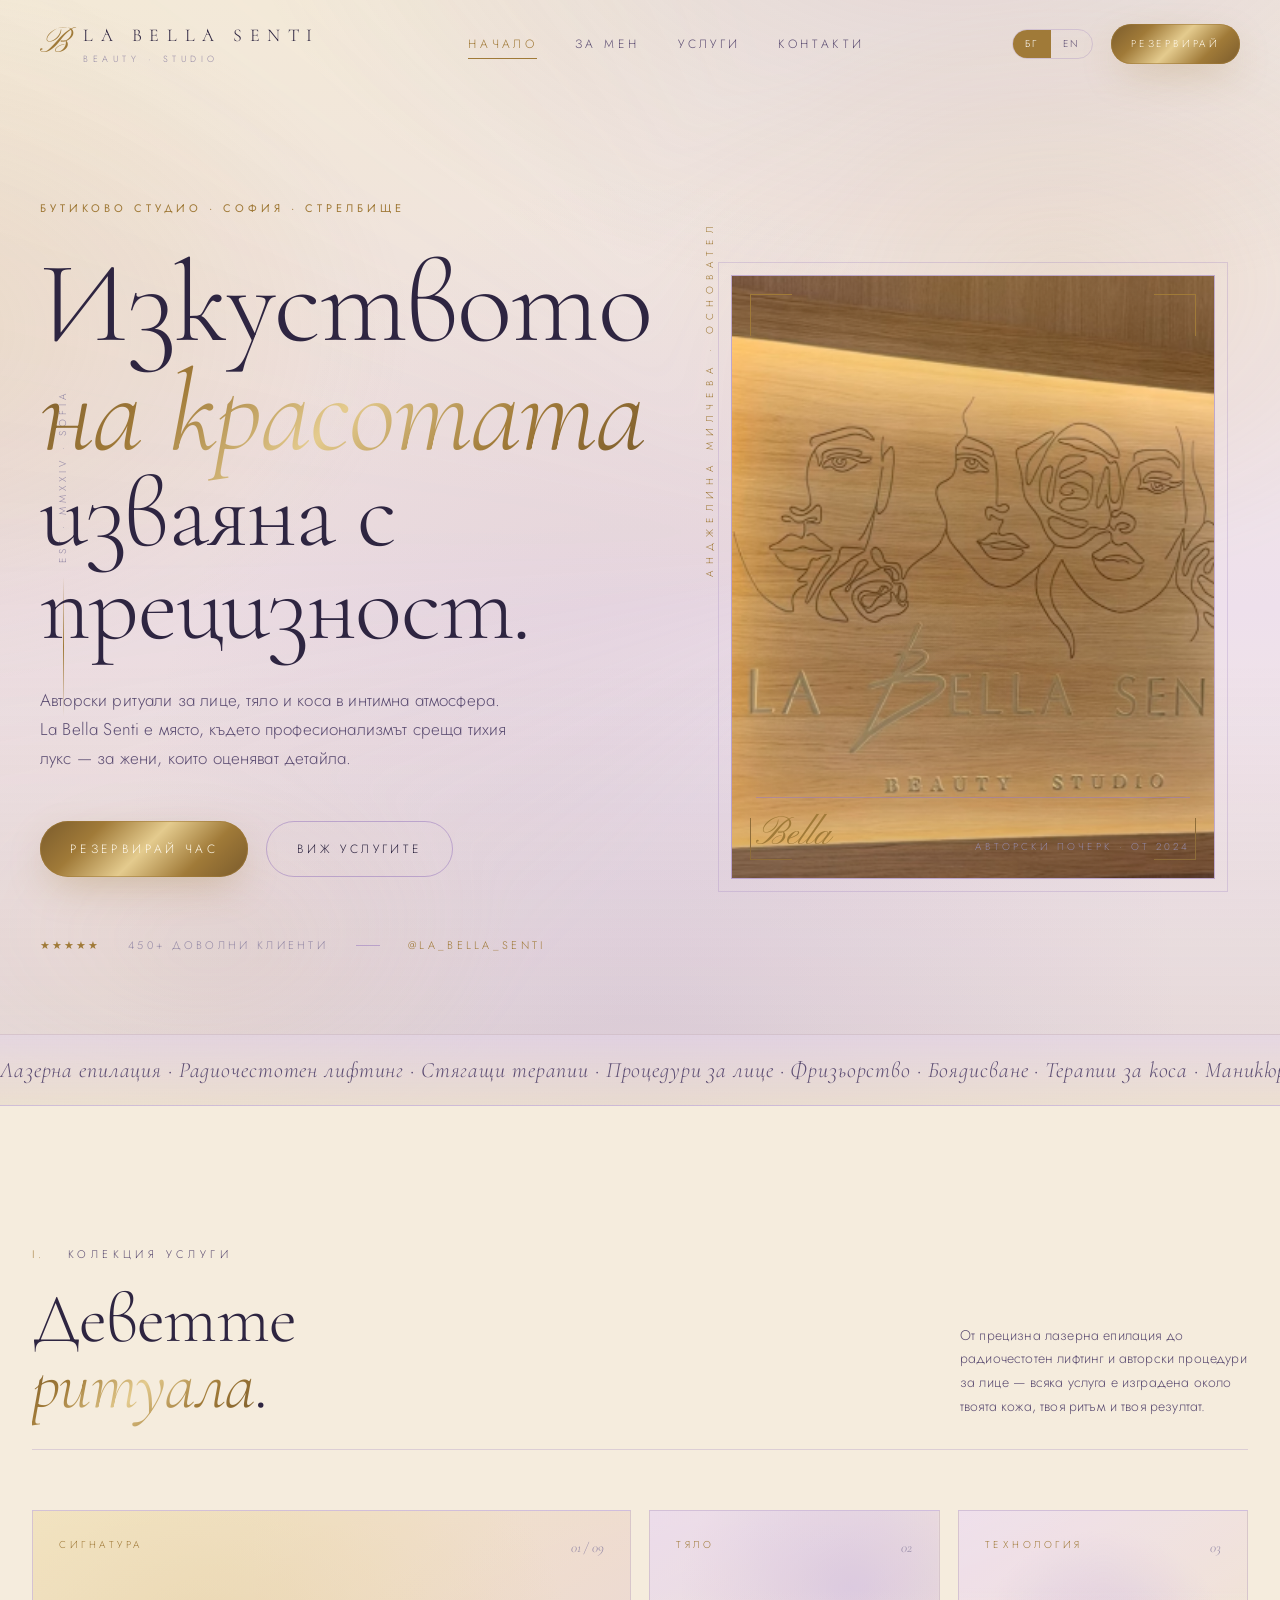
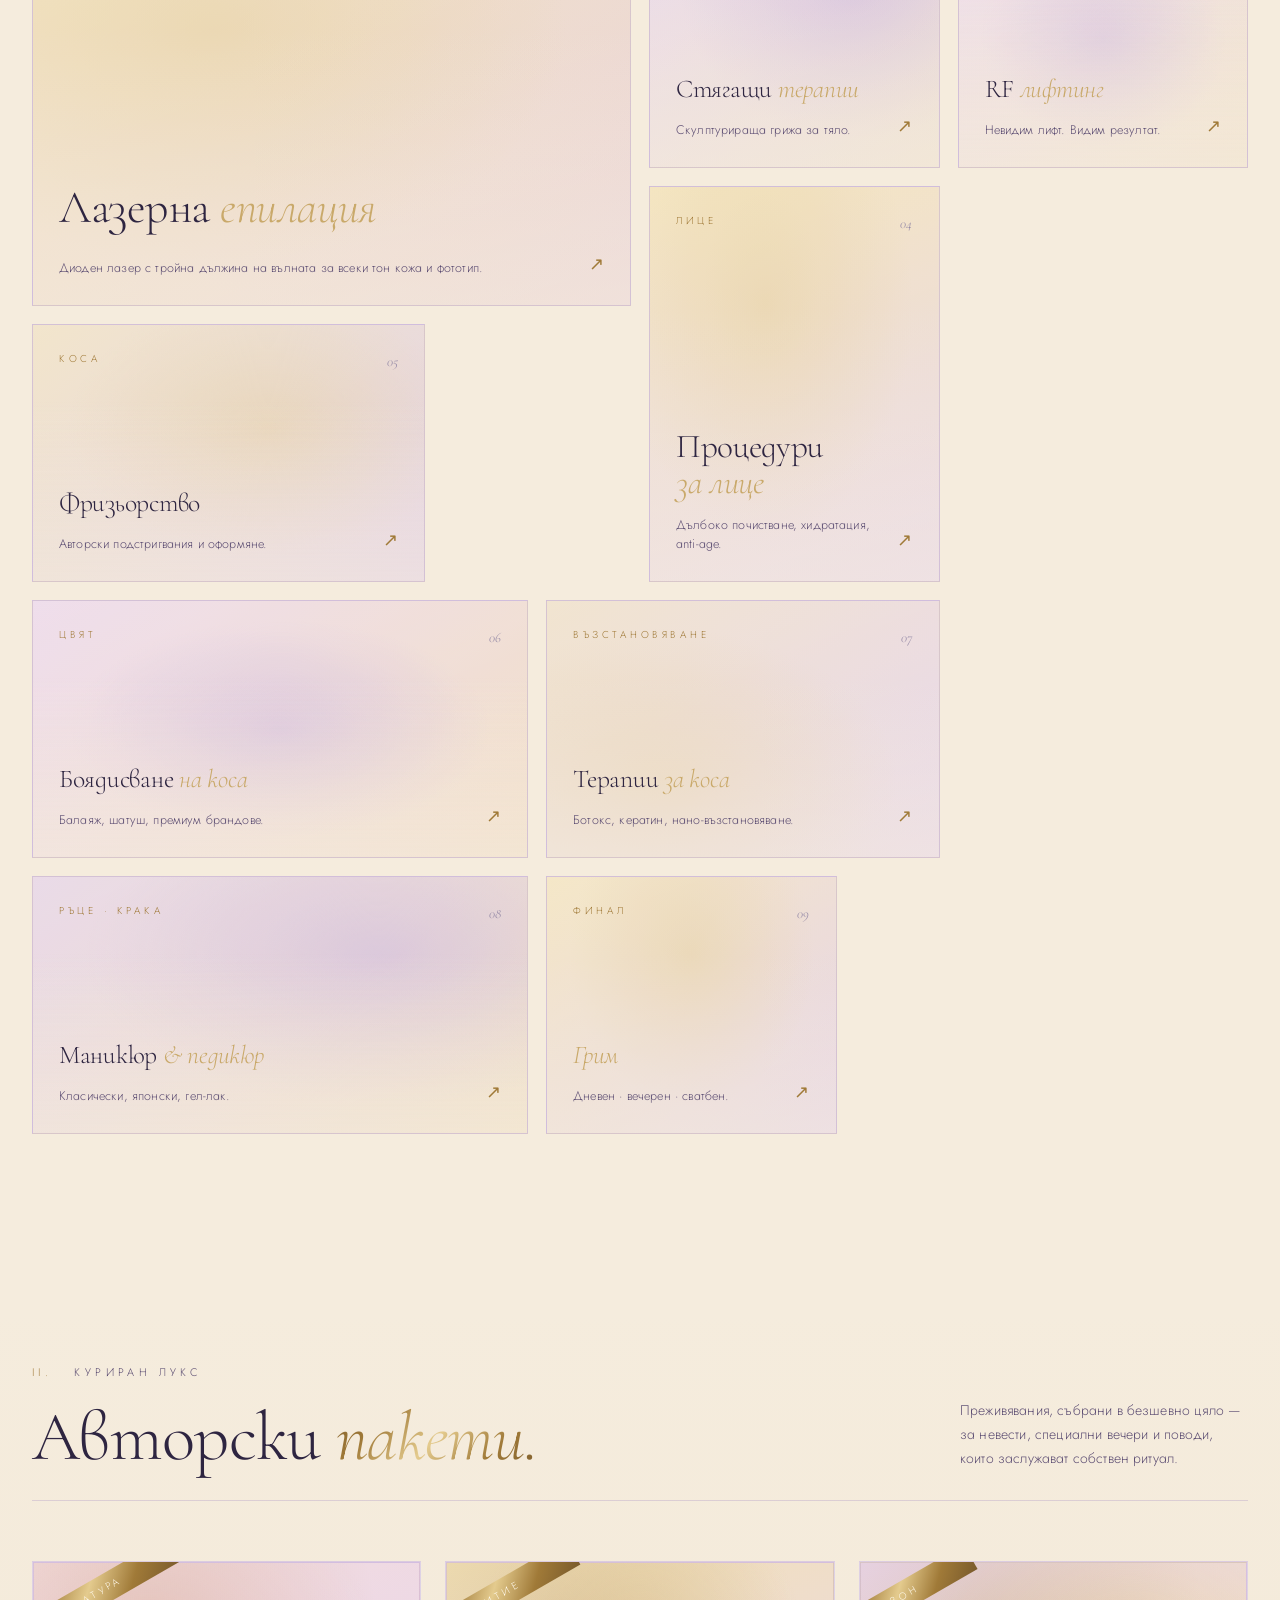
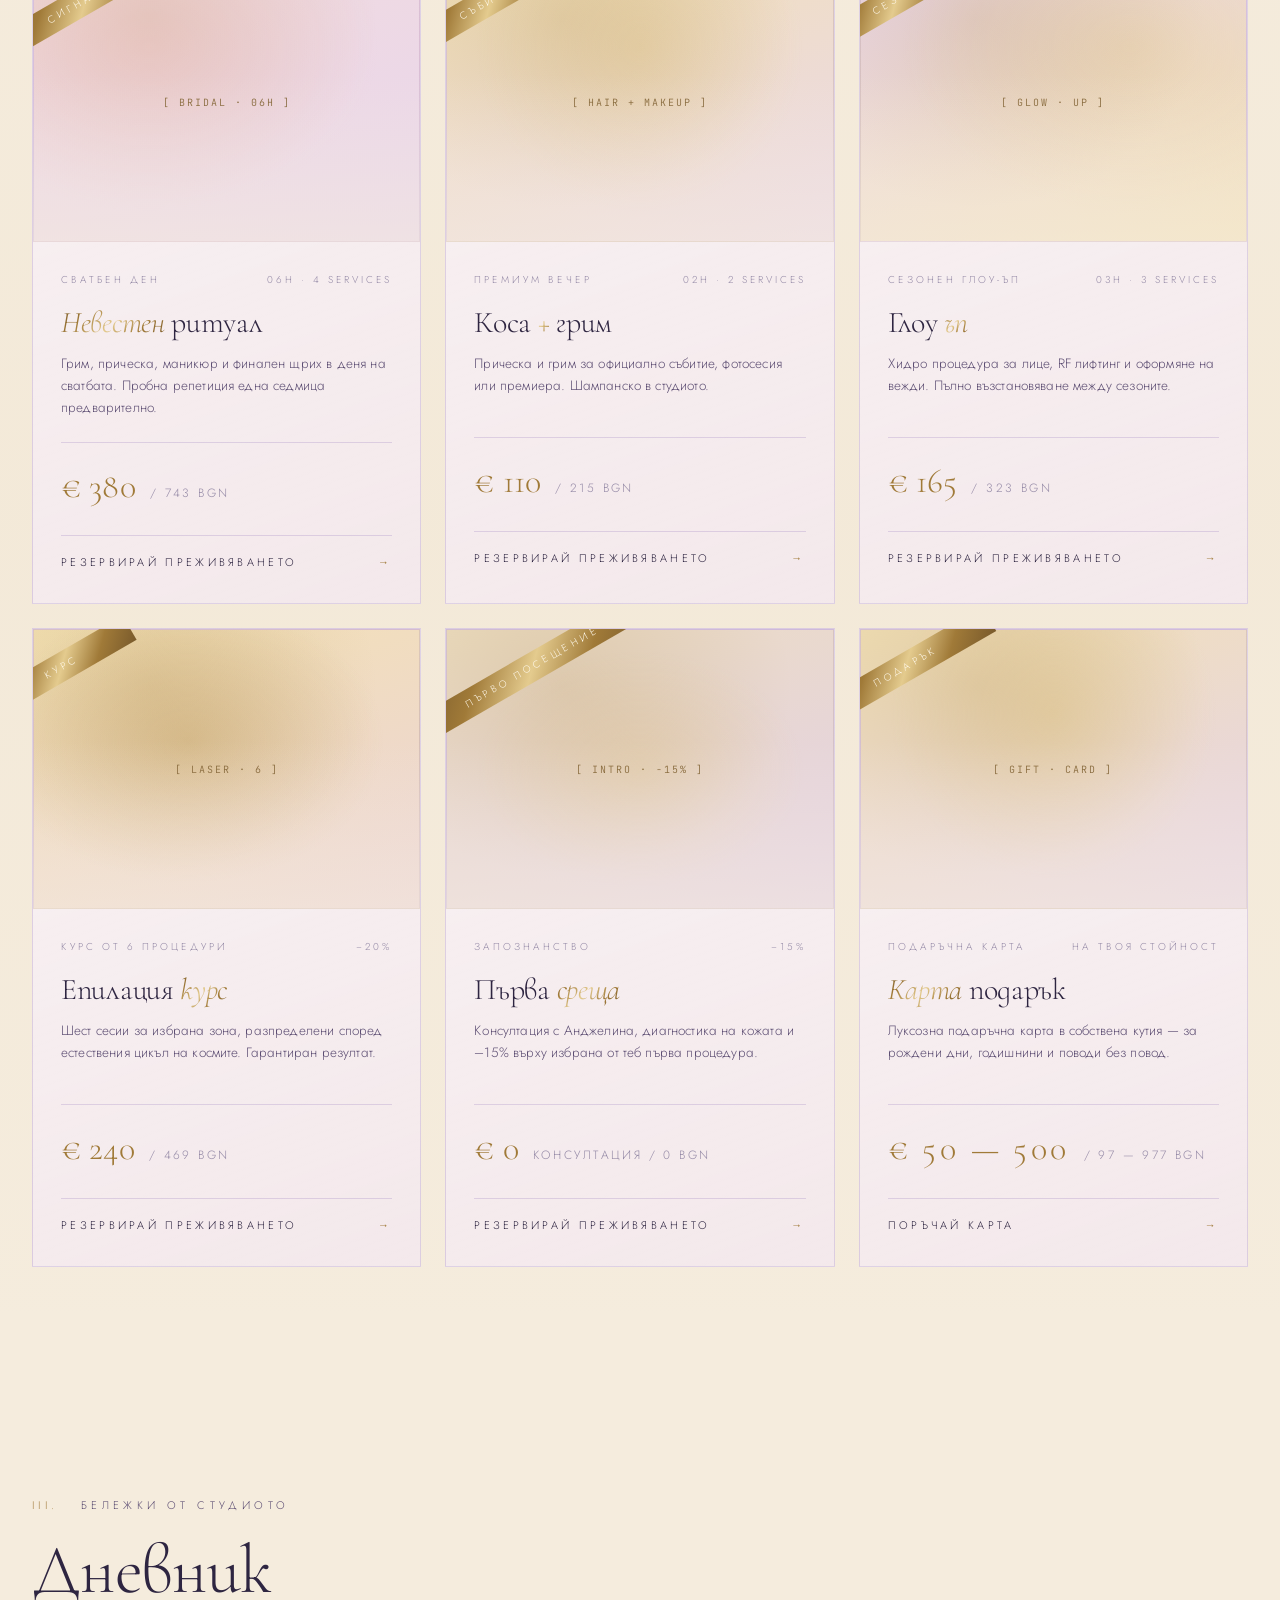
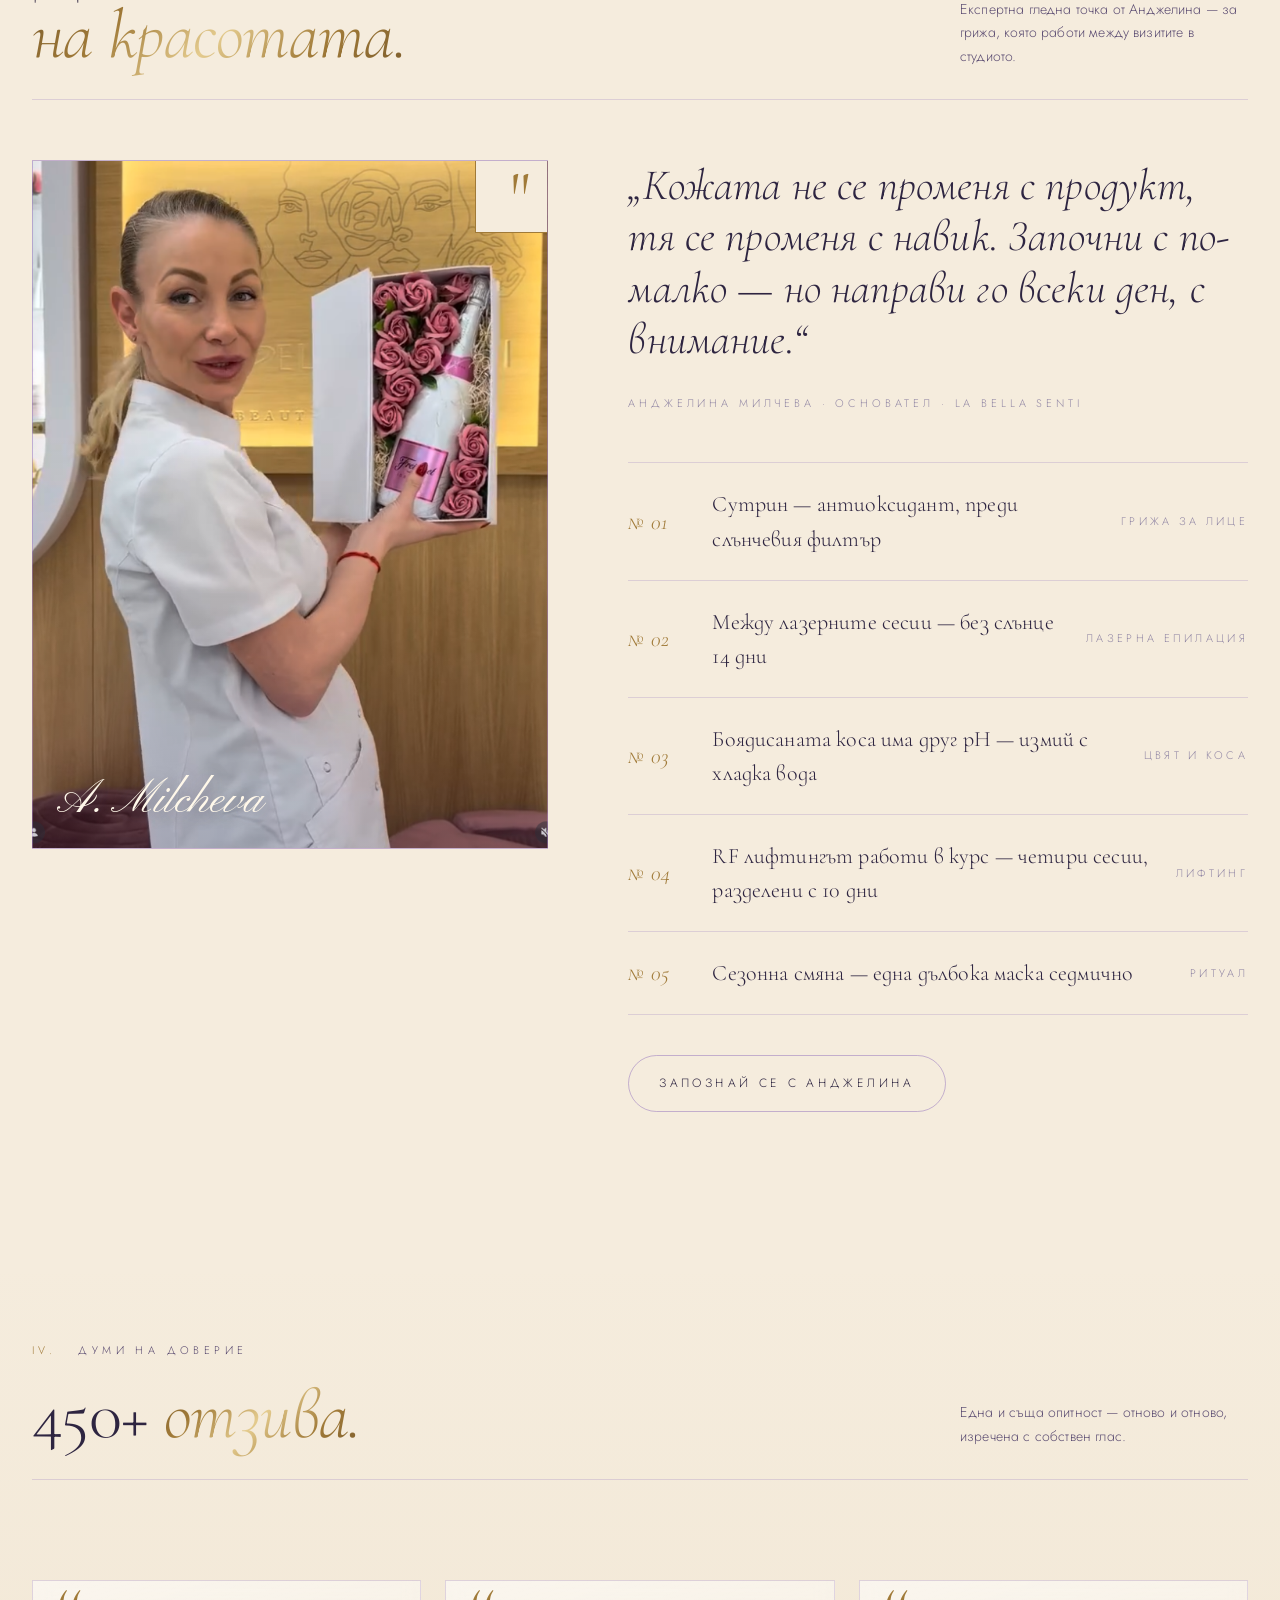
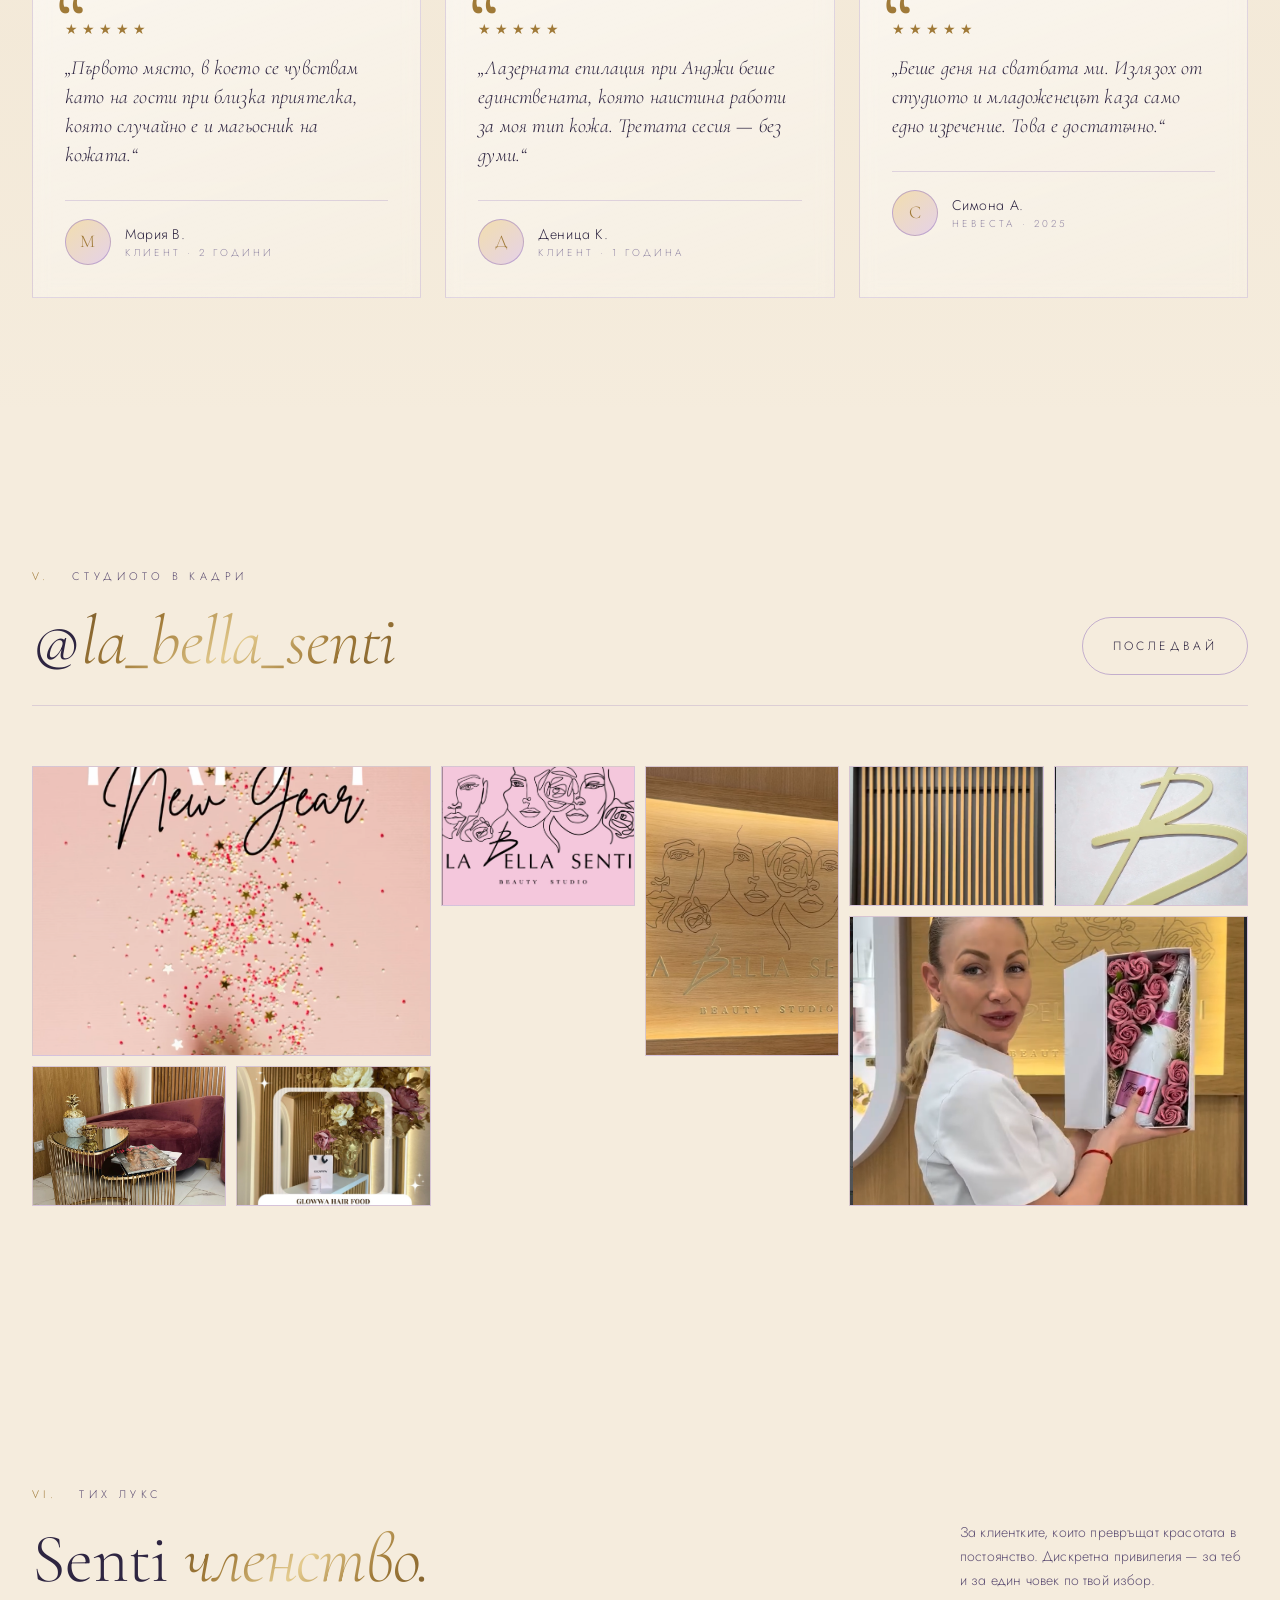
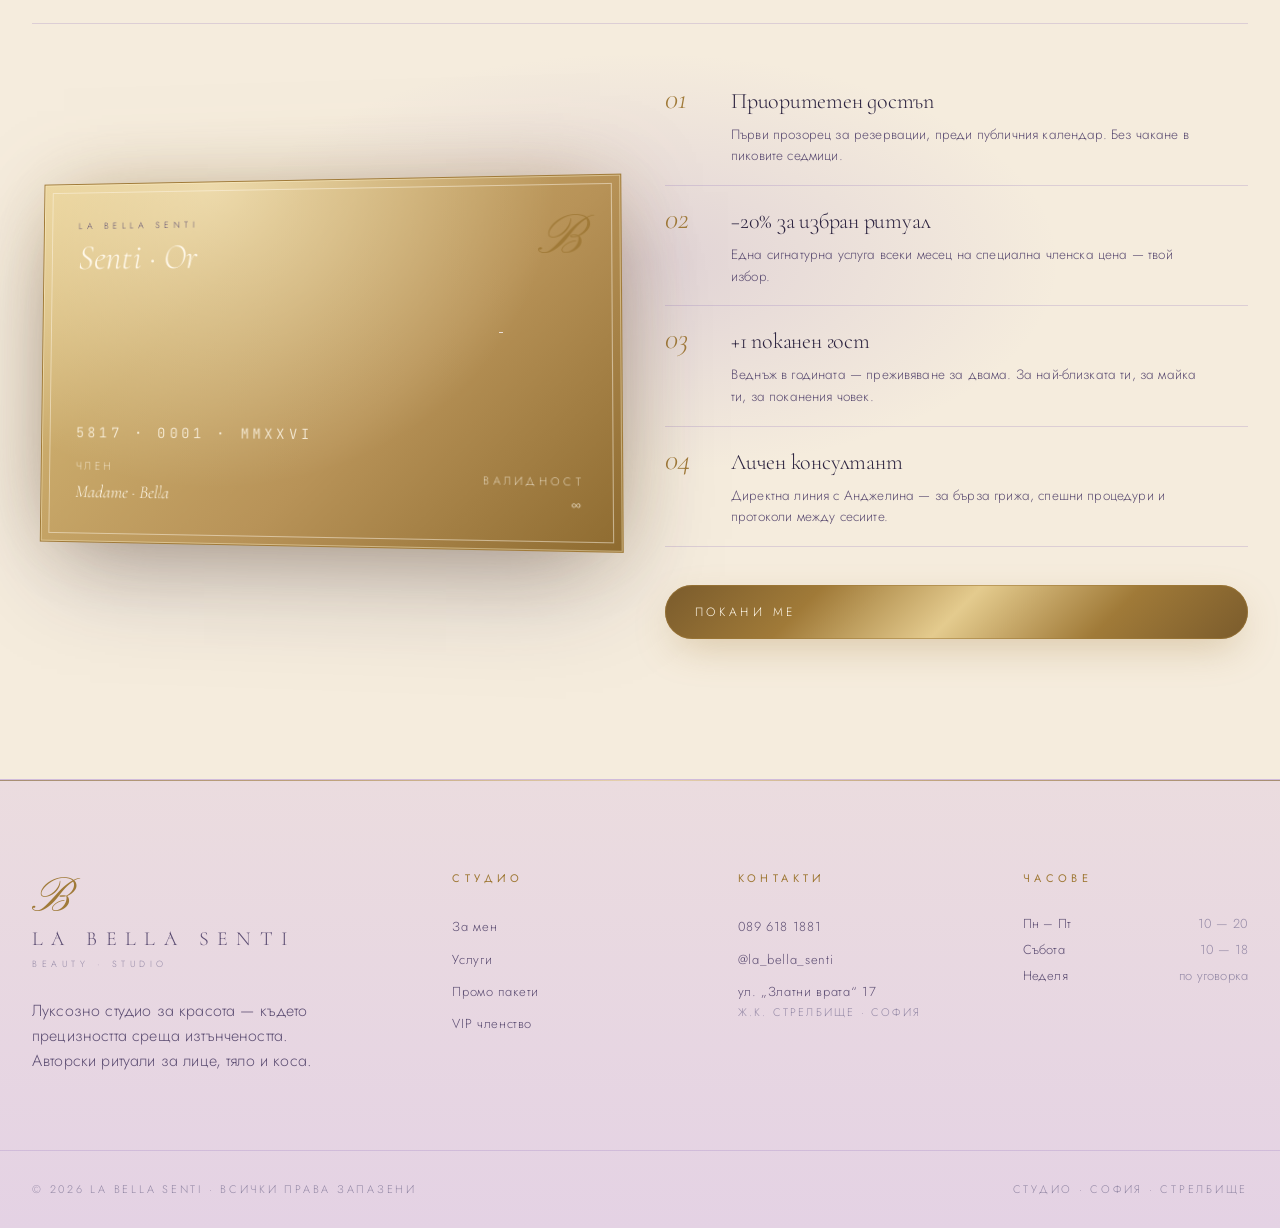
==== commit 79ec999f: "CSS: Replace inline styles with classes." ====
--- a/index.html
+++ b/index.html
@@ -99,7 +99,7 @@
   }
   .marquee-track{display:flex;gap:60px;width:max-content;animation:marquee 50s linear infinite;}
   .marquee-track > span{display:inline-flex;align-items:center;gap:60px;font-family:"Cormorant Garamond",serif;font-size:22px;font-style:italic;color:var(--ink-mute);letter-spacing:.04em;white-space:nowrap;}
-  .marquee-track .dot{color:var(--gold);font-style:normal;}
+  .marquee-track .dot{color:#a91dd5b5;font-style:normal;}
   @keyframes marquee{to{transform:translateX(-50%);}}
 
   /* floating ornaments */
@@ -324,9 +324,9 @@
 
   <!-- ornament: gold thin vertical line w/ label -->
   <div class="ornament left">
-    <div style="display:flex;flex-direction:column;align-items:center;gap:14px;">
-      <span style="writing-mode:vertical-rl;transform:rotate(180deg);color:var(--ink-dim);letter-spacing:.4em;text-transform:uppercase;font-size:10px;">EST · MMXXIV · SOFIA</span>
-      <span style="width:1px;height:140px;background:linear-gradient(180deg,transparent,var(--gold),transparent);"></span>
+    <div class="sidebar-col">
+      <span class="sidebar-label">EST · MMXXIV · SOFIA</span>
+      <span class="sidebar-line"></span>
     </div>
   </div>
 
@@ -335,27 +335,27 @@
       <div class="eyebrow reveal" data-i18n-bg="Бутиково студио · София · Стрелбище" data-i18n-en="Boutique Studio · Sofia · Strelbishte">
         Бутиково студио<span class="dot"></span>София<span class="dot"></span>Стрелбище
       </div>
-      <h1 class="reveal" style="--d:120ms;">
+      <h1 class="reveal d-120">
         <span data-i18n-bg="Изкуството" data-i18n-en="The Art of">Изкуството</span><br/>
         <span class="italic" data-i18n-bg="на красотата" data-i18n-en="Refined Beauty">на красотата</span><br/>
         <span class="small-cap" data-i18n-bg="изваяна с прецизност." data-i18n-en="sculpted with precision.">изваяна с прецизност.</span>
       </h1>
-      <p class="lead reveal" style="--d:280ms;" data-i18n-bg="Авторски ритуали за лице, тяло и коса в интимна атмосфера. La Bella Senti е място, където професионализмът среща тихия лукс — за жени, които оценяват детайла." data-i18n-en="Signature face, body, and hair rituals in an intimate atmosphere. La Bella Senti is where professionalism meets quiet luxury — for women who notice the detail.">
+      <p class="lead reveal d-280" data-i18n-bg="Авторски ритуали за лице, тяло и коса в интимна атмосфера. La Bella Senti е място, където професионализмът среща тихия лукс — за жени, които оценяват детайла." data-i18n-en="Signature face, body, and hair rituals in an intimate atmosphere. La Bella Senti is where professionalism meets quiet luxury — for women who notice the detail.">
         Авторски ритуали за лице, тяло и коса в интимна атмосфера. La Bella Senti е място, където професионализмът среща тихия лукс — за жени, които оценяват детайла.
       </p>
-      <div class="hero-ctas reveal" style="--d:440ms;">
+      <div class="hero-ctas reveal d-440">
         <a class="btn gold" href="contact.html" data-i18n-bg="Резервирай час" data-i18n-en="Book Appointment">Резервирай час <span class="arrow">→</span></a>
         <a class="btn ghost" href="services.html" data-i18n-bg="Виж услугите" data-i18n-en="Explore Services">Виж услугите <span class="arrow">→</span></a>
       </div>
-      <div class="hero-meta reveal" style="--d:600ms;">
+      <div class="hero-meta reveal d-600">
         <span class="star">★★★★★</span>
         <span data-i18n-bg="450+ доволни клиенти" data-i18n-en="450+ devoted clients">450+ доволни клиенти</span>
-        <span style="width:24px;height:1px;background:var(--line-strong);"></span>
-        <a target="_blank" href="https://www.instagram.com/la_bella_senti_beauty_studio/" style="color:var(--gold);text-decoration:none;letter-spacing:.3em;">@la_bella_senti</a>
-      </div>
-    </div>
-
-    <div class="hero-art reveal" style="--d:200ms;">
+        <span class="meta-rule"></span>
+        <a target="_blank" href="https://www.instagram.com/la_bella_senti_beauty_studio/" class="link-gold">@la_bella_senti</a>
+      </div>
+    </div>
+
+    <div class="hero-art reveal d-200">
       <div class="portrait-wrap">
         <div class="portrait"></div>
         <span class="portrait-tag" data-i18n-bg="Анджелина Милчева · Основател" data-i18n-en="Andjelina Milcheva · Founder">Анджелина Милчева · Основател</span>
@@ -407,7 +407,7 @@
   <div class="wrap">
     <div class="sect-head reveal">
       <div>
-        <div class="kicker"><span style="color:var(--gold);">I.</span> &nbsp; <span data-i18n-bg="Колекция услуги" data-i18n-en="The Collection">Колекция услуги</span></div>
+        <div class="kicker"><span class="text-gold">I.</span> &nbsp; <span data-i18n-bg="Колекция услуги" data-i18n-en="The Collection">Колекция услуги</span></div>
         <h2 class="display"><span data-i18n-bg="Деветте" data-i18n-en="Nine">Деветте</span><br/><span class="italic gold" data-i18n-bg="ритуала" data-i18n-en="signature rituals.">ритуала</span><span data-i18n-bg="." data-i18n-en="">.</span></h2>
       </div>
       <div class="right" data-i18n-bg="От прецизна лазерна епилация до радиочестотен лифтинг и авторски процедури за лице — всяка услуга е изградена около твоята кожа, твоя ритъм и твоя резултат." data-i18n-en="From precision laser epilation to radiofrequency lifting and signature facial work — each service is built around your skin, your rhythm, your result.">
@@ -415,7 +415,7 @@
       </div>
     </div>
 
-    <div class="bento reveal" style="--d:120ms;">
+    <div class="bento reveal d-120">
       <a class="cat c-laser bg-laser" href="services.html#laser">
         <div class="inside">
           <div class="top">
@@ -440,7 +440,7 @@
           </div>
           <div>
             <h3><span data-i18n-bg="Стягащи" data-i18n-en="Firming">Стягащи</span> <span class="it" data-i18n-bg="терапии" data-i18n-en="therapies">терапии</span></h3>
-            <div class="bot" style="margin-top:10px;"><span data-i18n-bg="Скулптурираща грижа за тяло." data-i18n-en="Sculpting body care.">Скулптурираща грижа за тяло.</span><span class="arr">↗</span></div>
+            <div class="bot bot-mt"><span data-i18n-bg="Скулптурираща грижа за тяло." data-i18n-en="Sculpting body care.">Скулптурираща грижа за тяло.</span><span class="arr">↗</span></div>
           </div>
         </div>
       </a>
@@ -450,7 +450,7 @@
           <div class="top"><span class="tag" data-i18n-bg="Технология" data-i18n-en="Technology">Технология</span><span class="idx">03</span></div>
           <div>
             <h3><span data-i18n-bg="RF" data-i18n-en="RF">RF</span> <span class="it" data-i18n-bg="лифтинг" data-i18n-en="lifting">лифтинг</span></h3>
-            <div class="bot" style="margin-top:10px;"><span data-i18n-bg="Невидим лифт. Видим резултат." data-i18n-en="Invisible lift. Visible result.">Невидим лифт. Видим резултат.</span><span class="arr">↗</span></div>
+            <div class="bot bot-mt"><span data-i18n-bg="Невидим лифт. Видим резултат." data-i18n-en="Invisible lift. Visible result.">Невидим лифт. Видим резултат.</span><span class="arr">↗</span></div>
           </div>
         </div>
       </a>
@@ -470,7 +470,7 @@
           <div class="top"><span class="tag" data-i18n-bg="Коса" data-i18n-en="Hair">Коса</span><span class="idx">05</span></div>
           <div>
             <h3><span data-i18n-bg="Фризьорство" data-i18n-en="Hairdressing">Фризьорство</span></h3>
-            <div class="bot" style="margin-top:10px;"><span data-i18n-bg="Авторски подстригвания и оформяне." data-i18n-en="Signature cuts and styling.">Авторски подстригвания и оформяне.</span><span class="arr">↗</span></div>
+            <div class="bot bot-mt"><span data-i18n-bg="Авторски подстригвания и оформяне." data-i18n-en="Signature cuts and styling.">Авторски подстригвания и оформяне.</span><span class="arr">↗</span></div>
           </div>
         </div>
       </a>
@@ -480,7 +480,7 @@
           <div class="top"><span class="tag" data-i18n-bg="Цвят" data-i18n-en="Colour">Цвят</span><span class="idx">06</span></div>
           <div>
             <h3><span data-i18n-bg="Боядисване" data-i18n-en="Hair">Боядисване</span> <span class="it" data-i18n-bg="на коса" data-i18n-en="coloring">на коса</span></h3>
-            <div class="bot" style="margin-top:10px;"><span data-i18n-bg="Балаяж, шатуш, премиум брандове." data-i18n-en="Balayage, shatush, premium brands.">Балаяж, шатуш, премиум брандове.</span><span class="arr">↗</span></div>
+            <div class="bot bot-mt"><span data-i18n-bg="Балаяж, шатуш, премиум брандове." data-i18n-en="Balayage, shatush, premium brands.">Балаяж, шатуш, премиум брандове.</span><span class="arr">↗</span></div>
           </div>
         </div>
       </a>
@@ -490,7 +490,7 @@
           <div class="top"><span class="tag" data-i18n-bg="Възстановяване" data-i18n-en="Restoration">Възстановяване</span><span class="idx">07</span></div>
           <div>
             <h3><span data-i18n-bg="Терапии" data-i18n-en="Hair">Терапии</span> <span class="it" data-i18n-bg="за коса" data-i18n-en="treatments">за коса</span></h3>
-            <div class="bot" style="margin-top:10px;"><span data-i18n-bg="Ботокс, кератин, нано-възстановяване." data-i18n-en="Botox, keratin, nano-repair.">Ботокс, кератин, нано-възстановяване.</span><span class="arr">↗</span></div>
+            <div class="bot bot-mt"><span data-i18n-bg="Ботокс, кератин, нано-възстановяване." data-i18n-en="Botox, keratin, nano-repair.">Ботокс, кератин, нано-възстановяване.</span><span class="arr">↗</span></div>
           </div>
         </div>
       </a>
@@ -500,7 +500,7 @@
           <div class="top"><span class="tag" data-i18n-bg="Ръце · Крака" data-i18n-en="Hands · Feet">Ръце · Крака</span><span class="idx">08</span></div>
           <div>
             <h3><span data-i18n-bg="Маникюр" data-i18n-en="Manicure">Маникюр</span> <span class="it" data-i18n-bg="& педикюр" data-i18n-en="& pedicure">& педикюр</span></h3>
-            <div class="bot" style="margin-top:10px;"><span data-i18n-bg="Класически, японски, гел-лак." data-i18n-en="Classic, Japanese, gel polish.">Класически, японски, гел-лак.</span><span class="arr">↗</span></div>
+            <div class="bot bot-mt"><span data-i18n-bg="Класически, японски, гел-лак." data-i18n-en="Classic, Japanese, gel polish.">Класически, японски, гел-лак.</span><span class="arr">↗</span></div>
           </div>
         </div>
       </a>
@@ -510,7 +510,7 @@
           <div class="top"><span class="tag" data-i18n-bg="Финал" data-i18n-en="Finish">Финал</span><span class="idx">09</span></div>
           <div>
             <h3><span class="it" data-i18n-bg="Грим" data-i18n-en="Makeup">Грим</span></h3>
-            <div class="bot" style="margin-top:10px;"><span data-i18n-bg="Дневен · вечерен · сватбен." data-i18n-en="Day · evening · bridal.">Дневен · вечерен · сватбен.</span><span class="arr">↗</span></div>
+            <div class="bot bot-mt"><span data-i18n-bg="Дневен · вечерен · сватбен." data-i18n-en="Day · evening · bridal.">Дневен · вечерен · сватбен.</span><span class="arr">↗</span></div>
           </div>
         </div>
       </a>
@@ -519,11 +519,11 @@
 </section>
 
 <!-- ============ PACKAGES ============ -->
-<section class="section tight" data-screen-label="Packages" id="packages" style="background:linear-gradient(180deg,transparent, rgba(201,169,106,.04), transparent);">
+<section class="section tight bg-gold-wash" data-screen-label="Packages" id="packages">
   <div class="wrap">
     <div class="sect-head reveal">
       <div>
-        <div class="kicker"><span style="color:var(--gold);">II.</span> &nbsp; <span data-i18n-bg="Куриран лукс" data-i18n-en="Curated Luxury">Куриран лукс</span></div>
+        <div class="kicker"><span class="text-gold">II.</span> &nbsp; <span data-i18n-bg="Куриран лукс" data-i18n-en="Curated Luxury">Куриран лукс</span></div>
         <h2 class="display"><span data-i18n-bg="Авторски" data-i18n-en="Signature">Авторски</span> <span class="italic gold" data-i18n-bg="пакети." data-i18n-en="packages.">пакети.</span></h2>
       </div>
       <div class="right" data-i18n-bg="Преживявания, събрани в безшевно цяло — за невести, специални вечери и поводи, които заслужават собствен ритуал." data-i18n-en="Experiences composed into a seamless whole — for brides, special evenings, and occasions that deserve their own ritual.">
@@ -536,7 +536,7 @@
       <article class="pkg reveal">
         <div class="ribbon" data-i18n-bg="Сигнатура" data-i18n-en="Signature">Сигнатура</div>
         <div class="pkg-img">
-          <div class="imgph" style="background:radial-gradient(ellipse at 30% 30%,rgba(255,200,200,.35),transparent 60%),linear-gradient(160deg,#F2DCDF,#E8D5EC);">[ BRIDAL · 06H ]</div>
+          <div class="imgph imgph-bridal">[ BRIDAL · 06H ]</div>
         </div>
         <div class="pkg-body">
           <div class="meta"><span data-i18n-bg="Сватбен ден" data-i18n-en="Wedding day">Сватбен ден</span><span>06h · 4 services</span></div>
@@ -552,10 +552,10 @@
         </div>
       </article>
 
-      <article class="pkg reveal" style="--d:120ms;">
-        <div class="ribbon" style="background:linear-gradient(135deg,#A07A38,#E4CB8E);" data-i18n-bg="Събитие" data-i18n-en="Event">Събитие</div>
+      <article class="pkg reveal d-120">
+        <div class="ribbon ribbon-event" data-i18n-bg="Събитие" data-i18n-en="Event">Събитие</div>
         <div class="pkg-img">
-          <div class="imgph" style="background:radial-gradient(ellipse at 50% 30%,rgba(228,203,142,.45),transparent 60%),linear-gradient(160deg,#F2E1B8,#EAD7E8);">[ HAIR + MAKEUP ]</div>
+          <div class="imgph imgph-event">[ HAIR + MAKEUP ]</div>
         </div>
         <div class="pkg-body">
           <div class="meta"><span data-i18n-bg="Премиум вечер" data-i18n-en="Premium evening">Премиум вечер</span><span>02h · 2 services</span></div>
@@ -571,10 +571,10 @@
         </div>
       </article>
 
-      <article class="pkg reveal" style="--d:240ms;">
+      <article class="pkg reveal d-240">
         <div class="ribbon" data-i18n-bg="Сезон" data-i18n-en="Seasonal">Сезон</div>
         <div class="pkg-img">
-          <div class="imgph" style="background:radial-gradient(ellipse at 70% 30%,rgba(228,203,142,.4),transparent 60%),linear-gradient(160deg,#ECD8EE,#F2E1B8);">[ GLOW · UP ]</div>
+          <div class="imgph imgph-glow">[ GLOW · UP ]</div>
         </div>
         <div class="pkg-body">
           <div class="meta"><span data-i18n-bg="Сезонен глоу-ъп" data-i18n-en="Seasonal glow-up">Сезонен глоу-ъп</span><span>03h · 3 services</span></div>
@@ -591,9 +591,9 @@
       </article>
 
       <article class="pkg reveal">
-        <div class="ribbon" style="background:linear-gradient(135deg,#7A5B2C,#C9A96A);" data-i18n-bg="Курс" data-i18n-en="Course">Курс</div>
+        <div class="ribbon ribbon-course" data-i18n-bg="Курс" data-i18n-en="Course">Курс</div>
         <div class="pkg-img">
-          <div class="imgph" style="background:radial-gradient(ellipse at 40% 40%,rgba(201,169,106,.5),transparent 60%),linear-gradient(160deg,#F4E2B4,#EBD3D6);">[ LASER · 6 ]</div>
+          <div class="imgph imgph-laser">[ LASER · 6 ]</div>
         </div>
         <div class="pkg-body">
           <div class="meta"><span data-i18n-bg="Курс от 6 процедури" data-i18n-en="Course of 6">Курс от 6 процедури</span><span>−20%</span></div>
@@ -609,10 +609,10 @@
         </div>
       </article>
 
-      <article class="pkg reveal" style="--d:120ms;">
+      <article class="pkg reveal d-120">
         <div class="ribbon" data-i18n-bg="Първо посещение" data-i18n-en="First visit">Първо посещение</div>
         <div class="pkg-img">
-          <div class="imgph" style="background:radial-gradient(ellipse at 50% 50%,rgba(228,203,142,.4),transparent 60%),linear-gradient(160deg,#EDDEC2,#E2CFE6);">[ INTRO · −15% ]</div>
+          <div class="imgph imgph-intro">[ INTRO · −15% ]</div>
         </div>
         <div class="pkg-body">
           <div class="meta"><span data-i18n-bg="Запознанство" data-i18n-en="Welcome ritual">Запознанство</span><span>−15%</span></div>
@@ -628,10 +628,10 @@
         </div>
       </article>
 
-      <article class="pkg reveal" style="--d:240ms;">
-        <div class="ribbon" style="background:linear-gradient(135deg,#A07A38,#FFF3CF,#A07A38);" data-i18n-bg="Подарък" data-i18n-en="Gift">Подарък</div>
+      <article class="pkg reveal d-240">
+        <div class="ribbon ribbon-gift" data-i18n-bg="Подарък" data-i18n-en="Gift">Подарък</div>
         <div class="pkg-img">
-          <div class="imgph" style="background:radial-gradient(ellipse at 50% 30%,rgba(228,203,142,.5),transparent 60%),linear-gradient(160deg,#F2E1B8,#E5D2E8);">[ GIFT · CARD ]</div>
+          <div class="imgph imgph-gift">[ GIFT · CARD ]</div>
         </div>
         <div class="pkg-body">
           <div class="meta"><span data-i18n-bg="Подаръчна карта" data-i18n-en="Gift card">Подаръчна карта</span><span data-i18n-bg="на твоя стойност" data-i18n-en="any amount">на твоя стойност</span></div>
@@ -640,7 +640,7 @@
             Луксозна подаръчна карта в собствена кутия — за рождени дни, годишнини и поводи без повод.
           </p>
           <div class="price-row">
-            <span class="price-eur" style="font-size:24px;letter-spacing:.1em;" data-i18n-bg="€ 50 — 500" data-i18n-en="€ 50 — 500">€ 50 — 500</span>
+            <span class="price-eur price-eur-range" data-i18n-bg="€ 50 — 500" data-i18n-en="€ 50 — 500">€ 50 — 500</span>
             <span class="price-bgn">/ 97 — 977 BGN</span>
           </div>
           <a class="pkg-cta" href="contact.html"><span data-i18n-bg="Поръчай карта" data-i18n-en="Order a card">Поръчай карта</span><span class="ar">→</span></a>
@@ -656,7 +656,7 @@
   <div class="wrap">
     <div class="sect-head reveal">
       <div>
-        <div class="kicker"><span style="color:var(--gold);">III.</span> &nbsp; <span data-i18n-bg="Бележки от студиото" data-i18n-en="Notes from the studio">Бележки от студиото</span></div>
+        <div class="kicker"><span class="text-gold">III.</span> &nbsp; <span data-i18n-bg="Бележки от студиото" data-i18n-en="Notes from the studio">Бележки от студиото</span></div>
         <h2 class="display"><span data-i18n-bg="Дневник" data-i18n-en="The Beauty">Дневник</span><br/><span class="italic gold" data-i18n-bg="на красотата." data-i18n-en="diary.">на красотата.</span></h2>
       </div>
       <div class="right" data-i18n-bg="Експертна гледна точка от Анджелина — за грижа, която работи между визитите в студиото." data-i18n-en="An expert point of view from Andjelina — for the care that works between studio visits.">
@@ -671,7 +671,7 @@
           <span class="sig">A. Milcheva</span>
         </div>
       </div>
-      <div class="reveal" style="--d:160ms;">
+      <div class="reveal d-160">
         <p class="ed-pull" data-i18n-bg="„Кожата не се променя с продукт, тя се променя с навик. Започни с по-малко — но направи го всеки ден, с внимание.“" data-i18n-en="“Skin doesn't change with a product — it changes with a habit. Begin with less, but do it daily, and with intention.”">
           „Кожата не се променя с продукт, тя се променя с навик. Започни с по-малко — но направи го всеки ден, с внимание.“
         </p>
@@ -711,11 +711,11 @@
 </section>
 
 <!-- ============ TESTIMONIALS ============ -->
-<section class="section tight" data-screen-label="Testimonials" id="testimonials" style="background:linear-gradient(180deg,transparent, rgba(201,169,106,.04), transparent);">
+<section class="section tight bg-gold-wash" data-screen-label="Testimonials" id="testimonials">
   <div class="wrap">
     <div class="sect-head reveal">
       <div>
-        <div class="kicker"><span style="color:var(--gold);">IV.</span> &nbsp; <span data-i18n-bg="Думи на доверие" data-i18n-en="Words of trust">Думи на доверие</span></div>
+        <div class="kicker"><span class="text-gold">IV.</span> &nbsp; <span data-i18n-bg="Думи на доверие" data-i18n-en="Words of trust">Думи на доверие</span></div>
         <h2 class="display"><span data-i18n-bg="450+" data-i18n-en="450+">450+</span> <span class="italic gold" data-i18n-bg="отзива." data-i18n-en="reviews.">отзива.</span></h2>
       </div>
       <div class="right" data-i18n-bg="Една и съща опитност — отново и отново, изречена с собствен глас." data-i18n-en="The same experience — described again and again, in each client's own voice.">
@@ -738,7 +738,7 @@
             </div>
           </div>
         </div>
-        <div class="test reveal" style="--d:120ms;">
+        <div class="test reveal d-120">
           <div class="stars">★★★★★</div>
           <p class="q" data-i18n-bg="„Лазерната епилация при Анджи беше единствената, която наистина работи за моя тип кожа. Третата сесия — без думи.“" data-i18n-en="“Andjelina's laser epilation was the first that truly worked on my skin type. After three sessions — speechless.”">
             „Лазерната епилация при Анджи беше единствената, която наистина работи за моя тип кожа. Третата сесия — без думи.“
@@ -751,7 +751,7 @@
             </div>
           </div>
         </div>
-        <div class="test reveal" style="--d:240ms;">
+        <div class="test reveal d-240">
           <div class="stars">★★★★★</div>
           <p class="q" data-i18n-bg="„Беше деня на сватбата ми. Излязох от студиото и младоженецът каза само едно изречение. Това е достатъчно.“" data-i18n-en="“It was my wedding day. I walked out of the studio and my husband only said one sentence. That was enough.”">
             „Беше деня на сватбата ми. Излязох от студиото и младоженецът каза само едно изречение. Това е достатъчно.“
@@ -774,10 +774,10 @@
   <div class="wrap">
     <div class="sect-head reveal">
       <div>
-        <div class="kicker"><span style="color:var(--gold);">V.</span> &nbsp; <span data-i18n-bg="Студиото в кадри" data-i18n-en="Through the lens">Студиото в кадри</span></div>
+        <div class="kicker"><span class="text-gold">V.</span> &nbsp; <span data-i18n-bg="Студиото в кадри" data-i18n-en="Through the lens">Студиото в кадри</span></div>
         <h2 class="display">@<span class="italic gold">la_bella_senti</span></h2>
       </div>
-      <div class="right" style="display:flex;align-items:end;justify-content:flex-end;">
+      <div class="right flex-end-bottom">
         <a target="_blank" href="https://www.instagram.com/la_bella_senti_beauty_studio/" class="btn ghost" data-i18n-bg="Последвай" data-i18n-en="Follow">Последвай <span class="arrow">→</span></a>
       </div>
     </div>
@@ -800,7 +800,7 @@
   <div class="wrap vip-stage">
     <div class="sect-head reveal">
       <div>
-        <div class="kicker"><span style="color:var(--gold);">VI.</span> &nbsp; <span data-i18n-bg="Тих лукс" data-i18n-en="Quiet luxury">Тих лукс</span></div>
+        <div class="kicker"><span class="text-gold">VI.</span> &nbsp; <span data-i18n-bg="Тих лукс" data-i18n-en="Quiet luxury">Тих лукс</span></div>
         <h2 class="display"><span data-i18n-bg="Senti" data-i18n-en="Senti">Senti</span> <span class="italic gold" data-i18n-bg="членство." data-i18n-en="Membership.">членство.</span></h2>
       </div>
       <div class="right" data-i18n-bg="За клиентките, които превръщат красотата в постоянство. Дискретна привилегия — за теб и за един човек по твой избор." data-i18n-en="For clients who turn beauty into a habit. A discreet privilege — for you and one guest of your choice.">
@@ -811,19 +811,19 @@
     <div class="vip-grid">
       <div class="reveal">
         <div class="vip-card">
-          <div style="display:flex;justify-content:space-between;align-items:flex-start;">
+          <div class="card-row-between">
             <div>
-              <div style="font-size:9px;letter-spacing:.5em;text-transform:uppercase;color:var(--ink-mute);margin-bottom:8px;">La Bella Senti</div>
+              <div class="vip-label-micro">La Bella Senti</div>
               <div class="vip-tier">Senti · Or</div>
             </div>
-            <div style="font-family:'Pinyon Script',cursive;color:var(--gold);font-size:54px;line-height:1;">B</div>
+            <div class="vip-monogram">B</div>
           </div>
           <div>
             <div class="vip-num">5817 · 0001 · MMXXVI</div>
             <div class="vip-row" style="margin-top:14px;">
               <div>
                 <div data-i18n-bg="Член" data-i18n-en="Member">Член</div>
-                <div class="vip-name" style="font-family:'Cormorant Garamond',serif;font-size:18px;font-style:italic;letter-spacing:0;text-transform:none;margin-top:4px;">Madame · Bella</div>
+                <div class="vip-name vip-name-serif">Madame · Bella</div>
               </div>
               <div style="text-align:right;">
                 <div data-i18n-bg="Валидност" data-i18n-en="Valid thru">Валидност</div>
@@ -834,7 +834,7 @@
         </div>
       </div>
 
-      <div class="vip-perks reveal" style="--d:160ms;">
+      <div class="vip-perks reveal d-160">
         <div class="perk">
           <span class="num">01</span>
           <div>
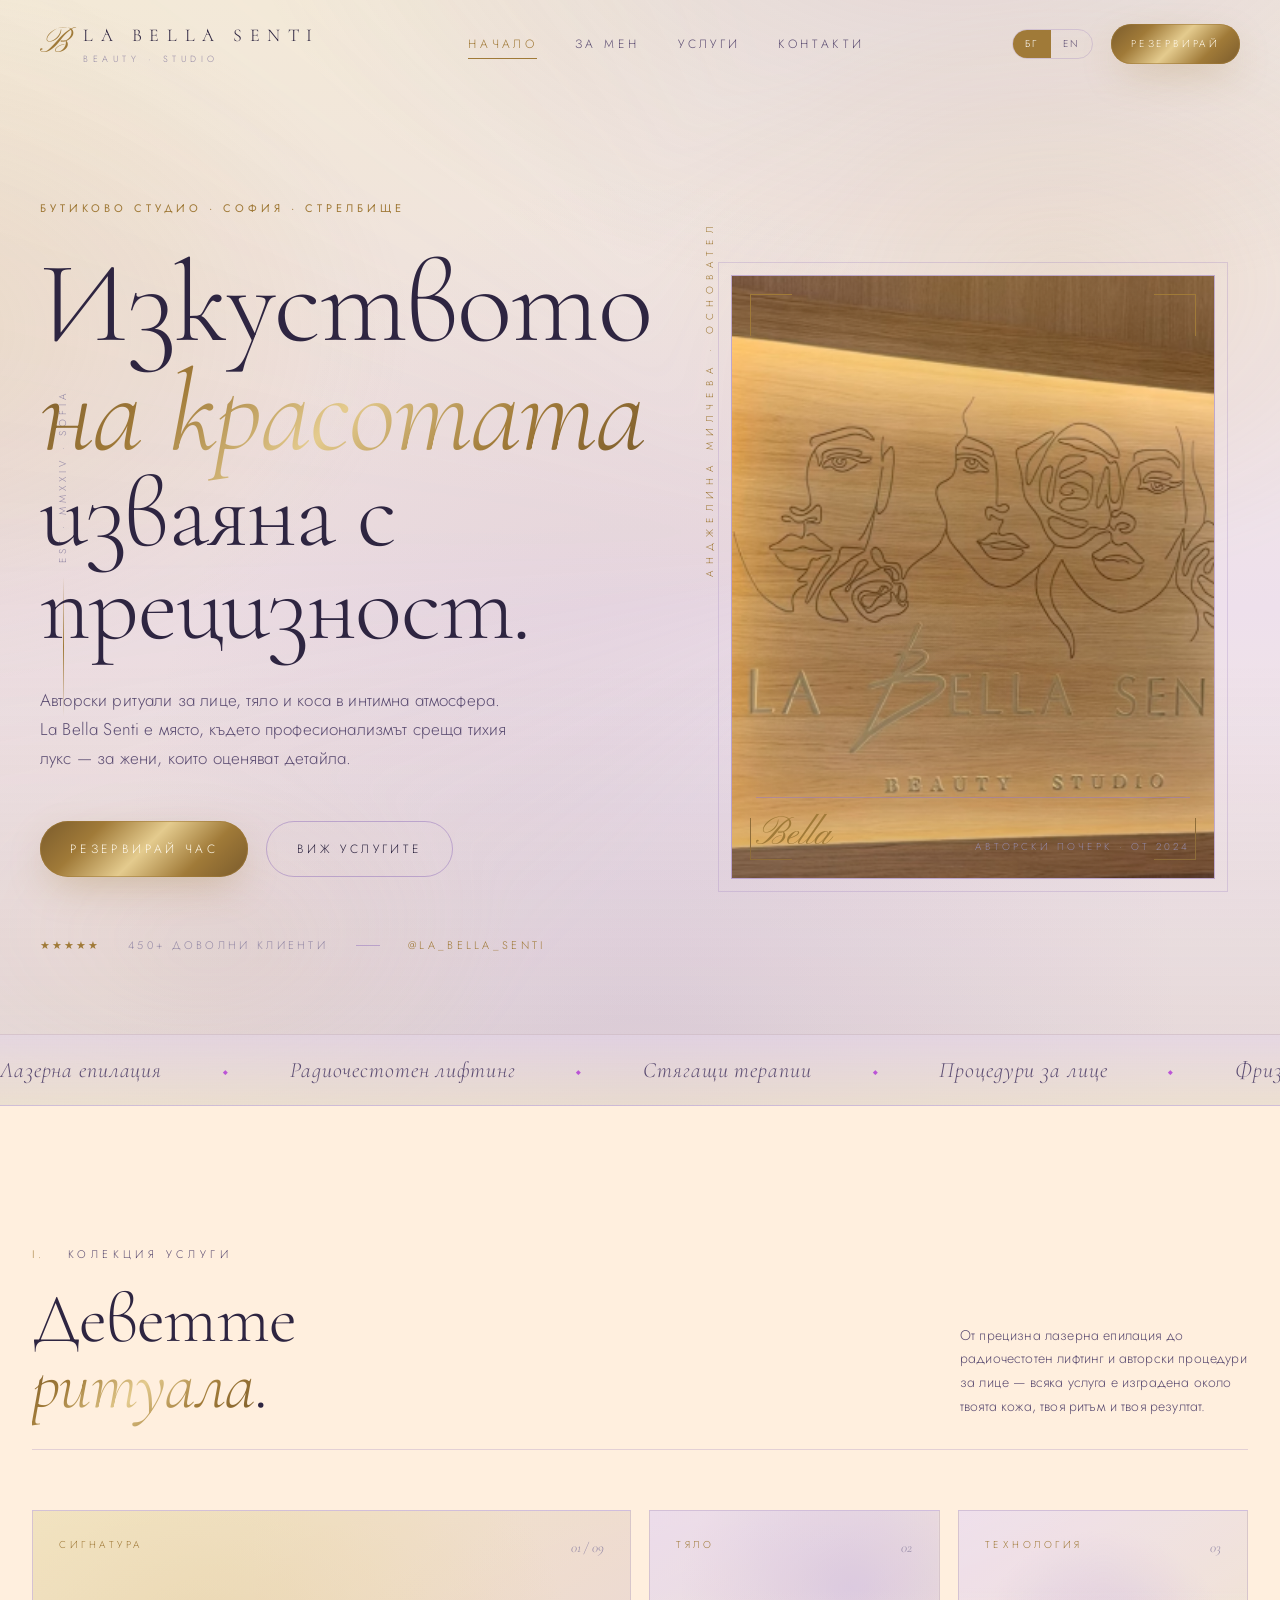
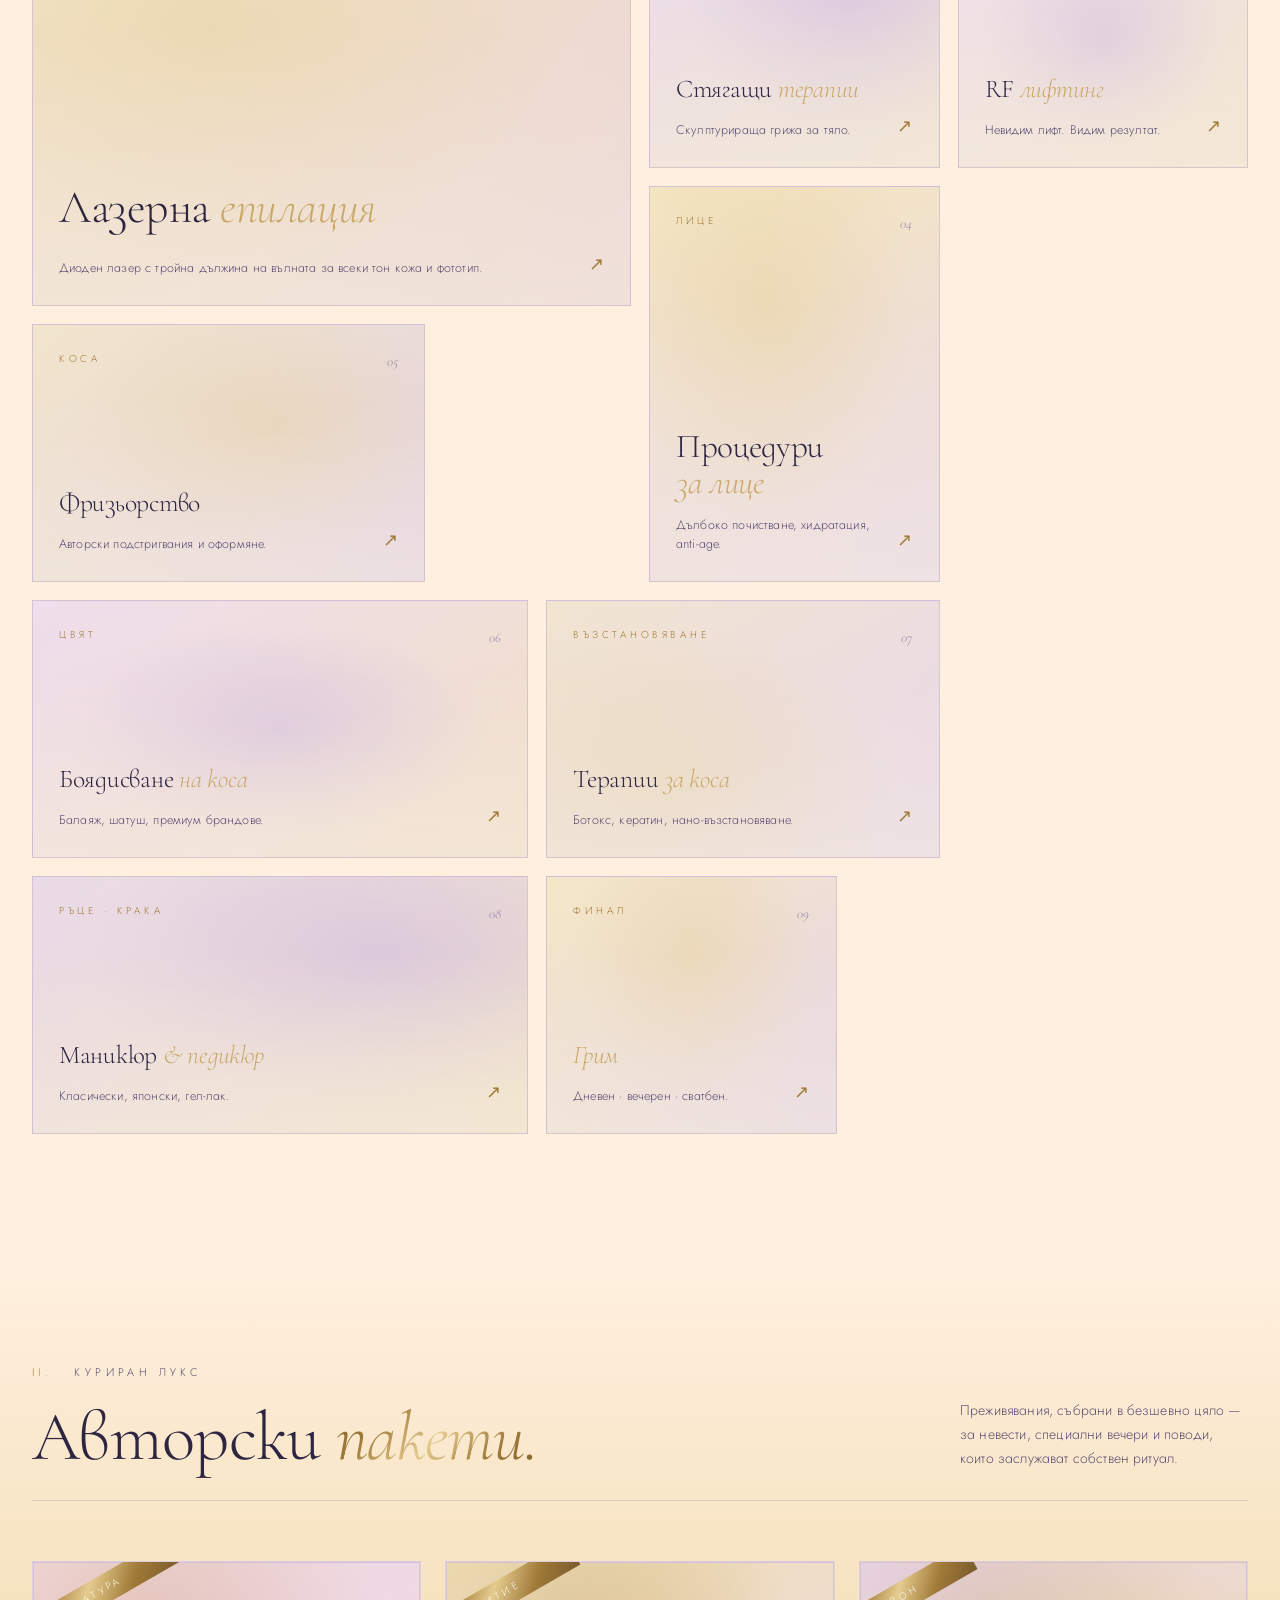
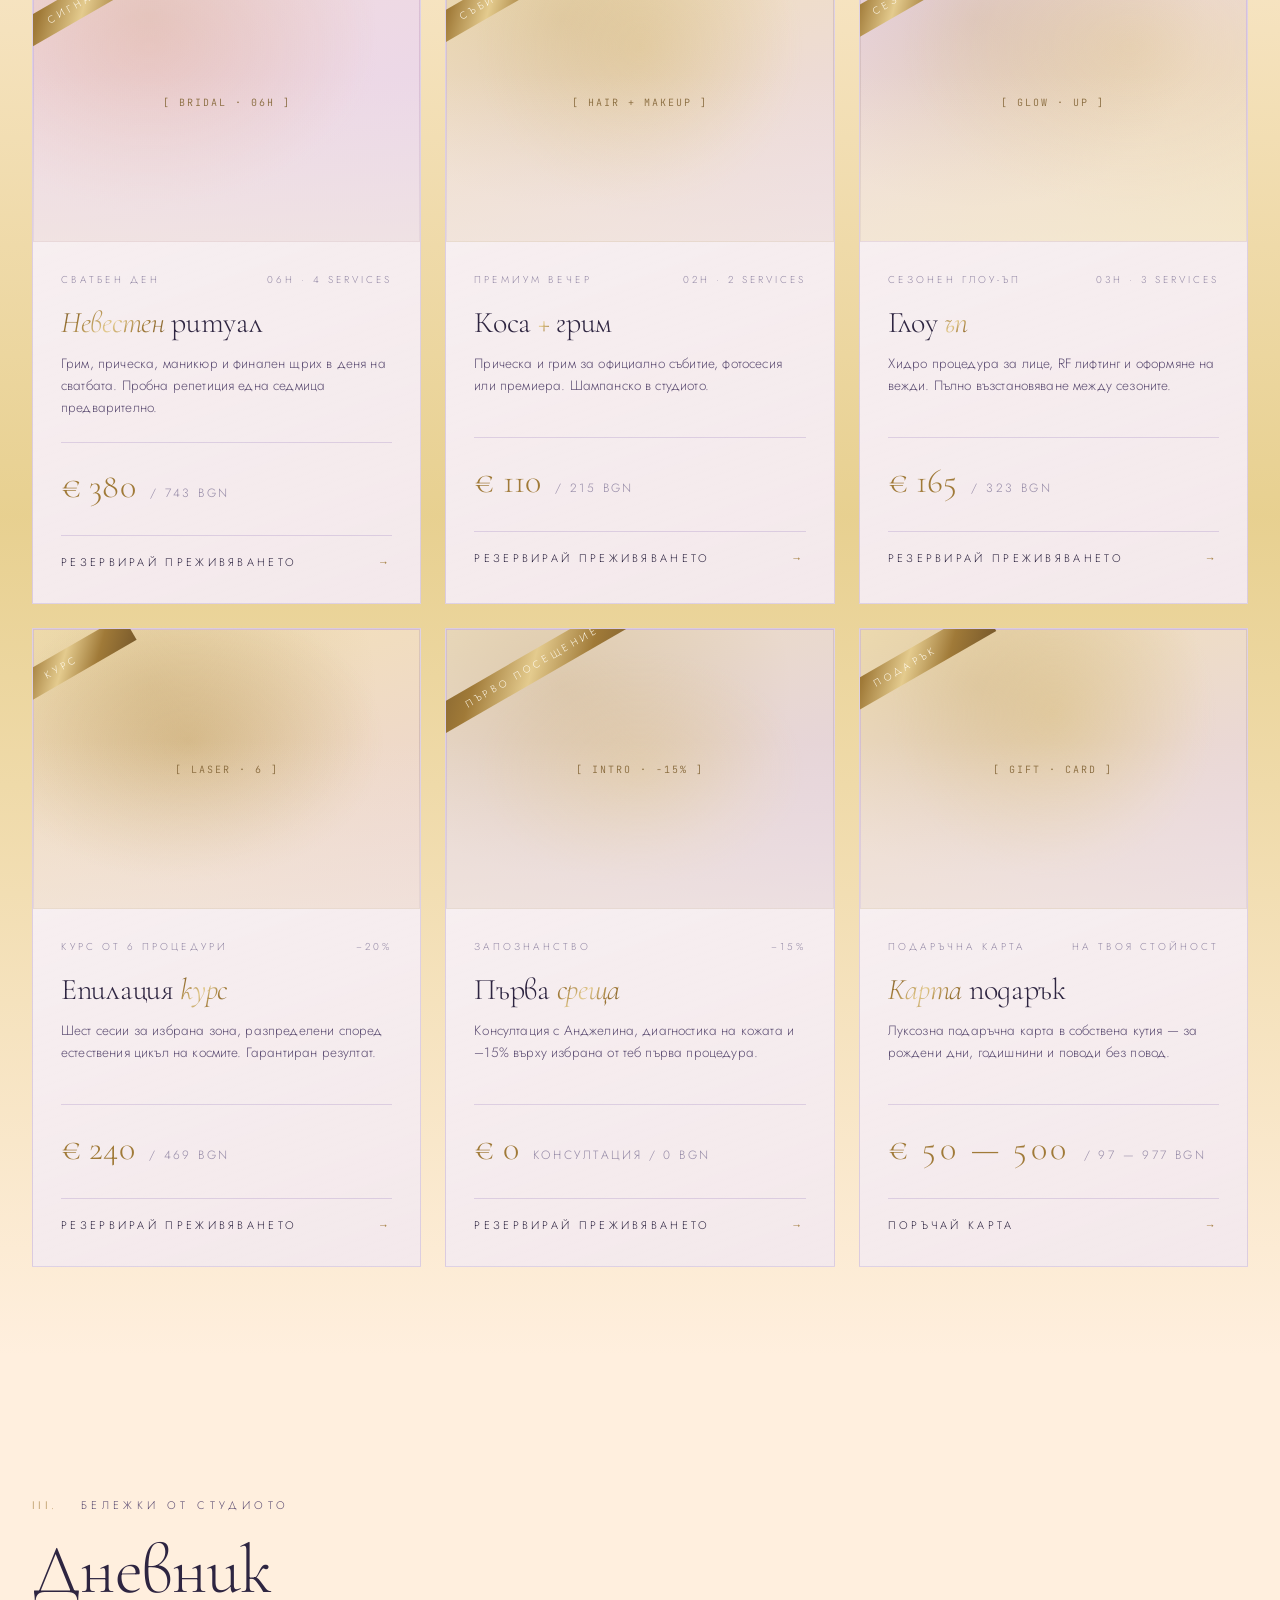
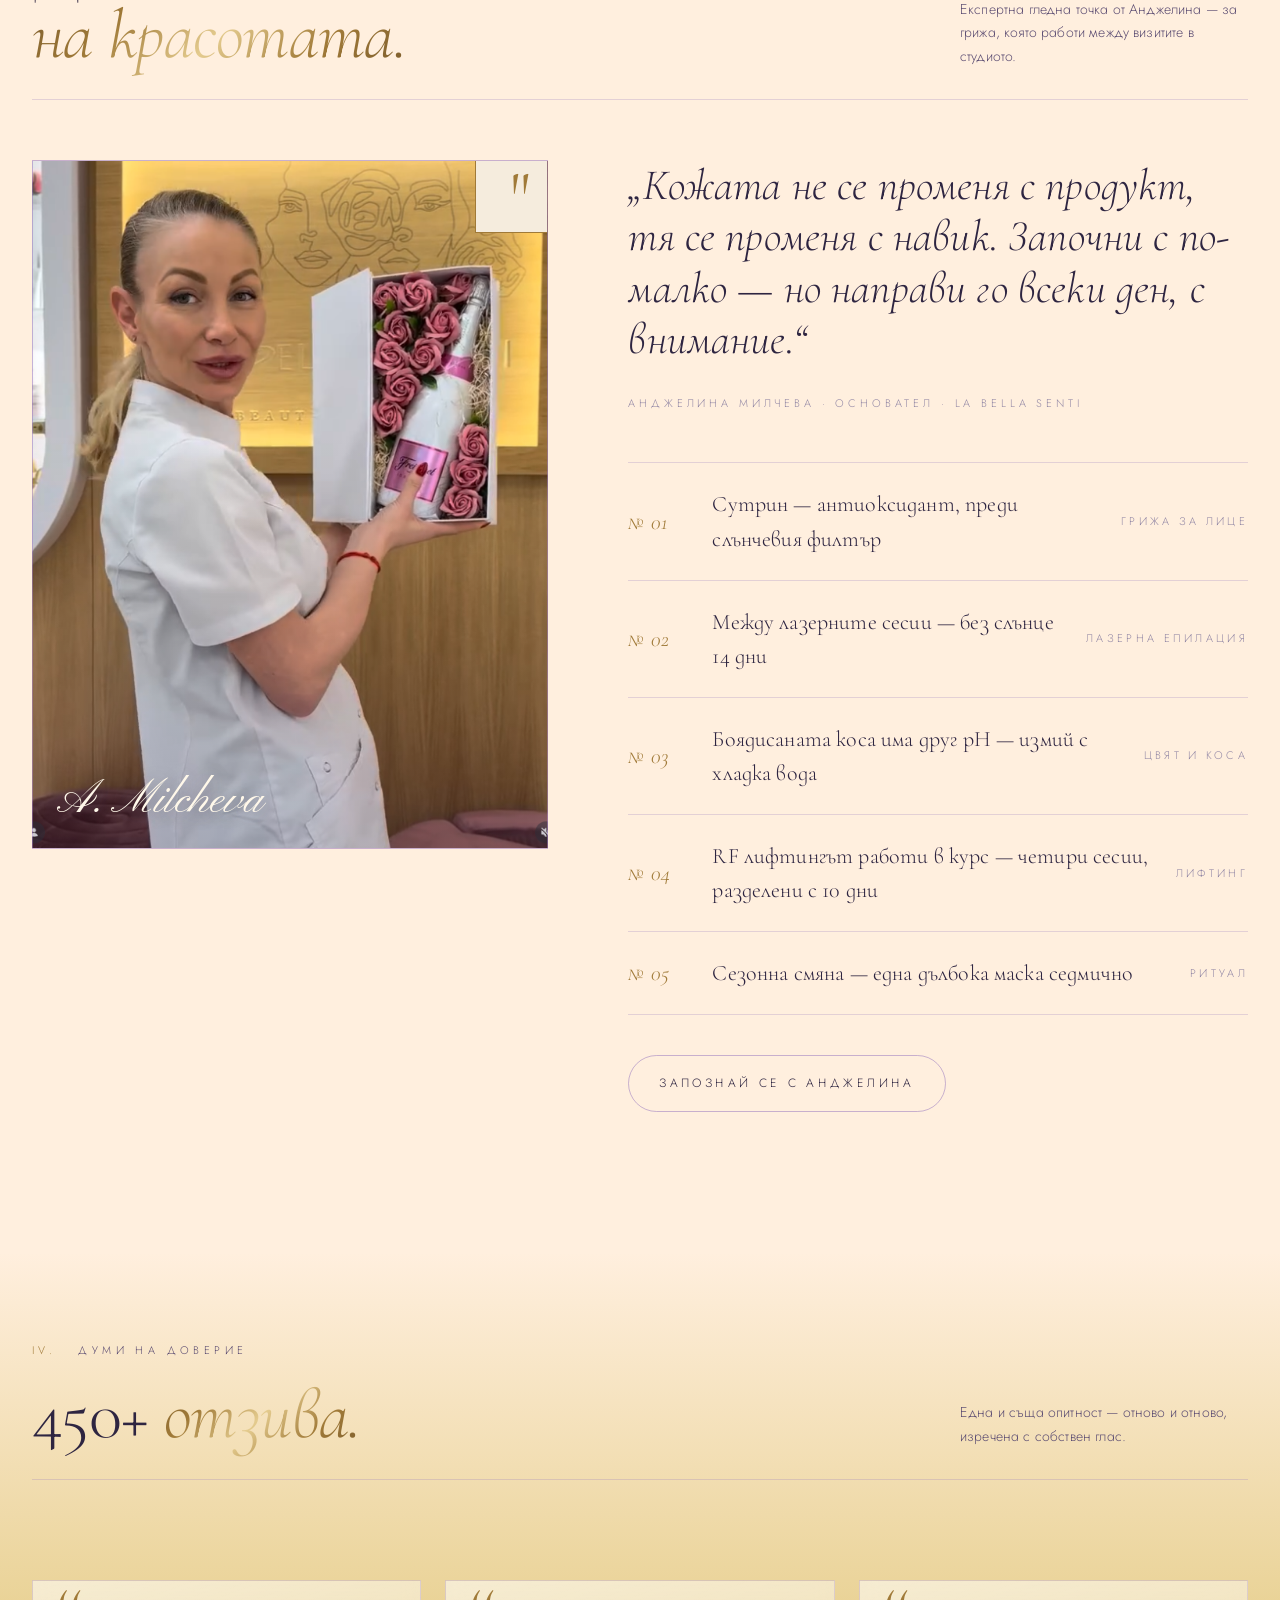
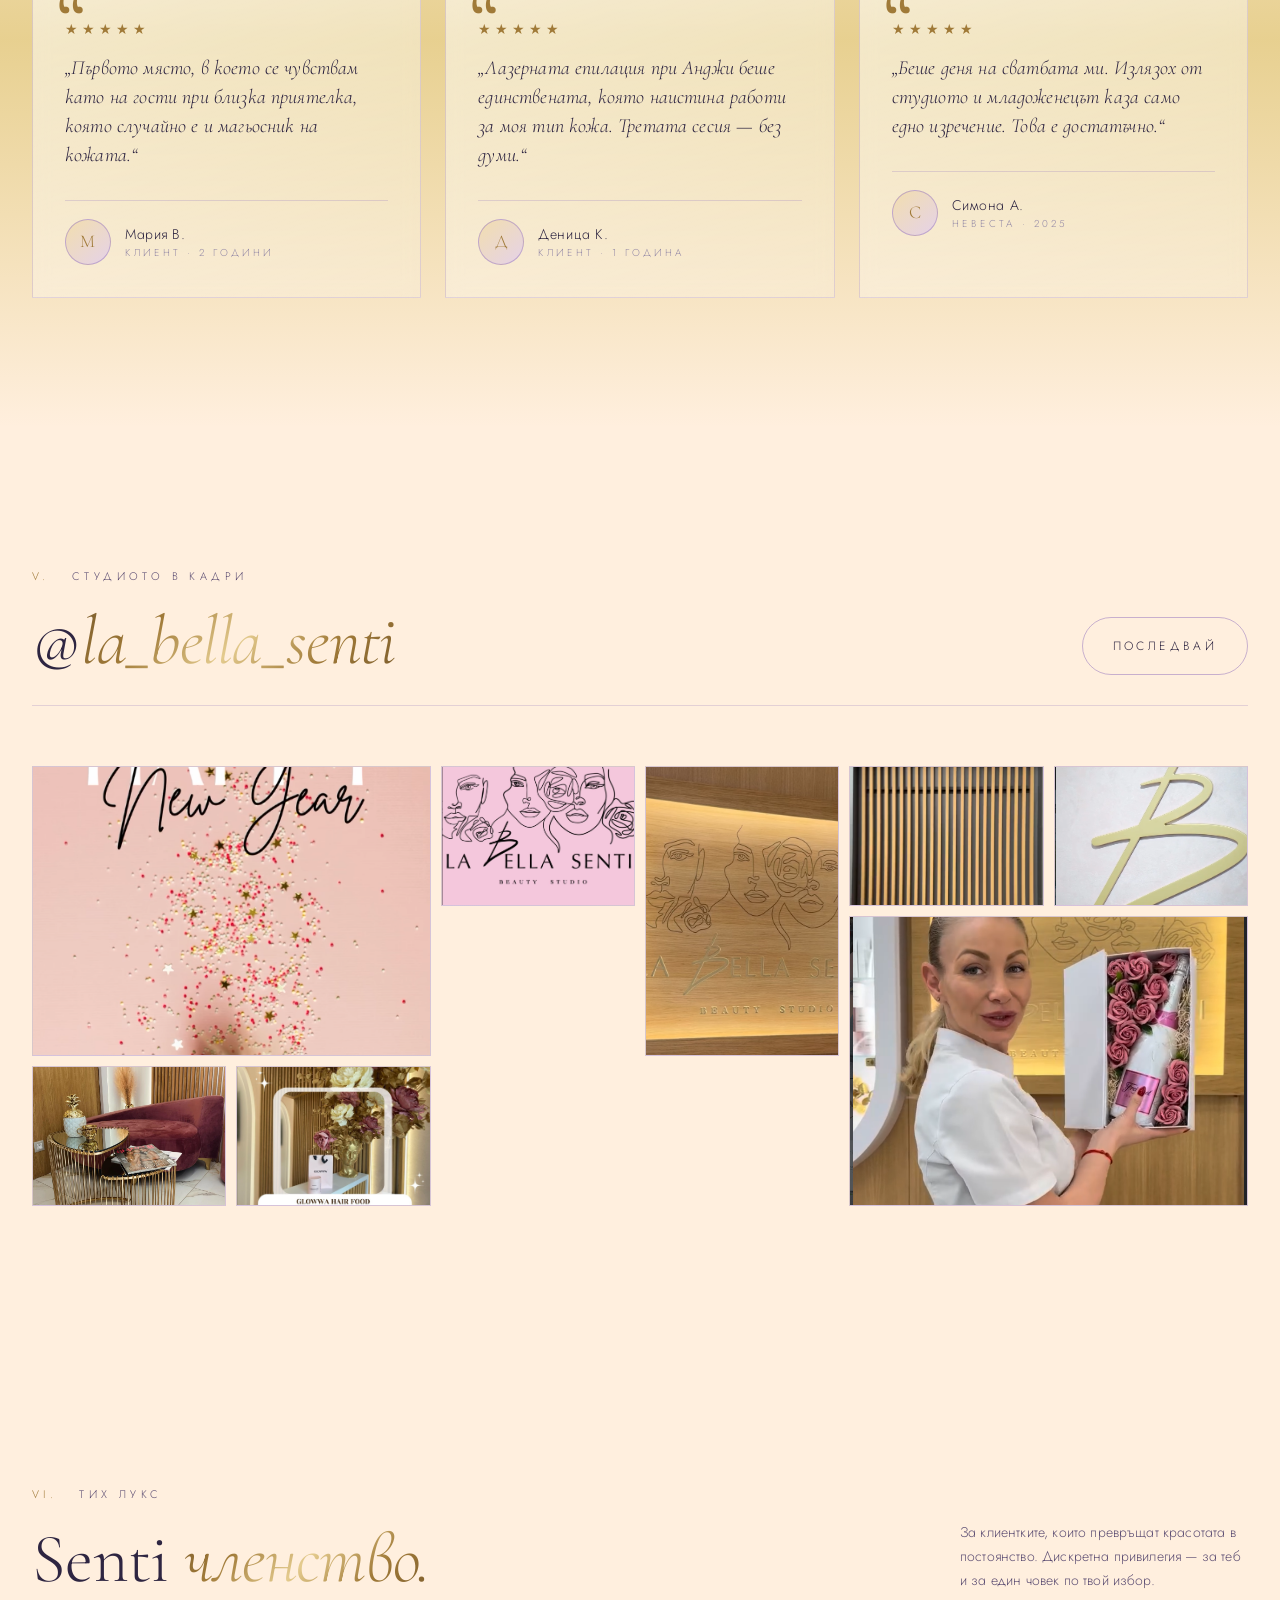
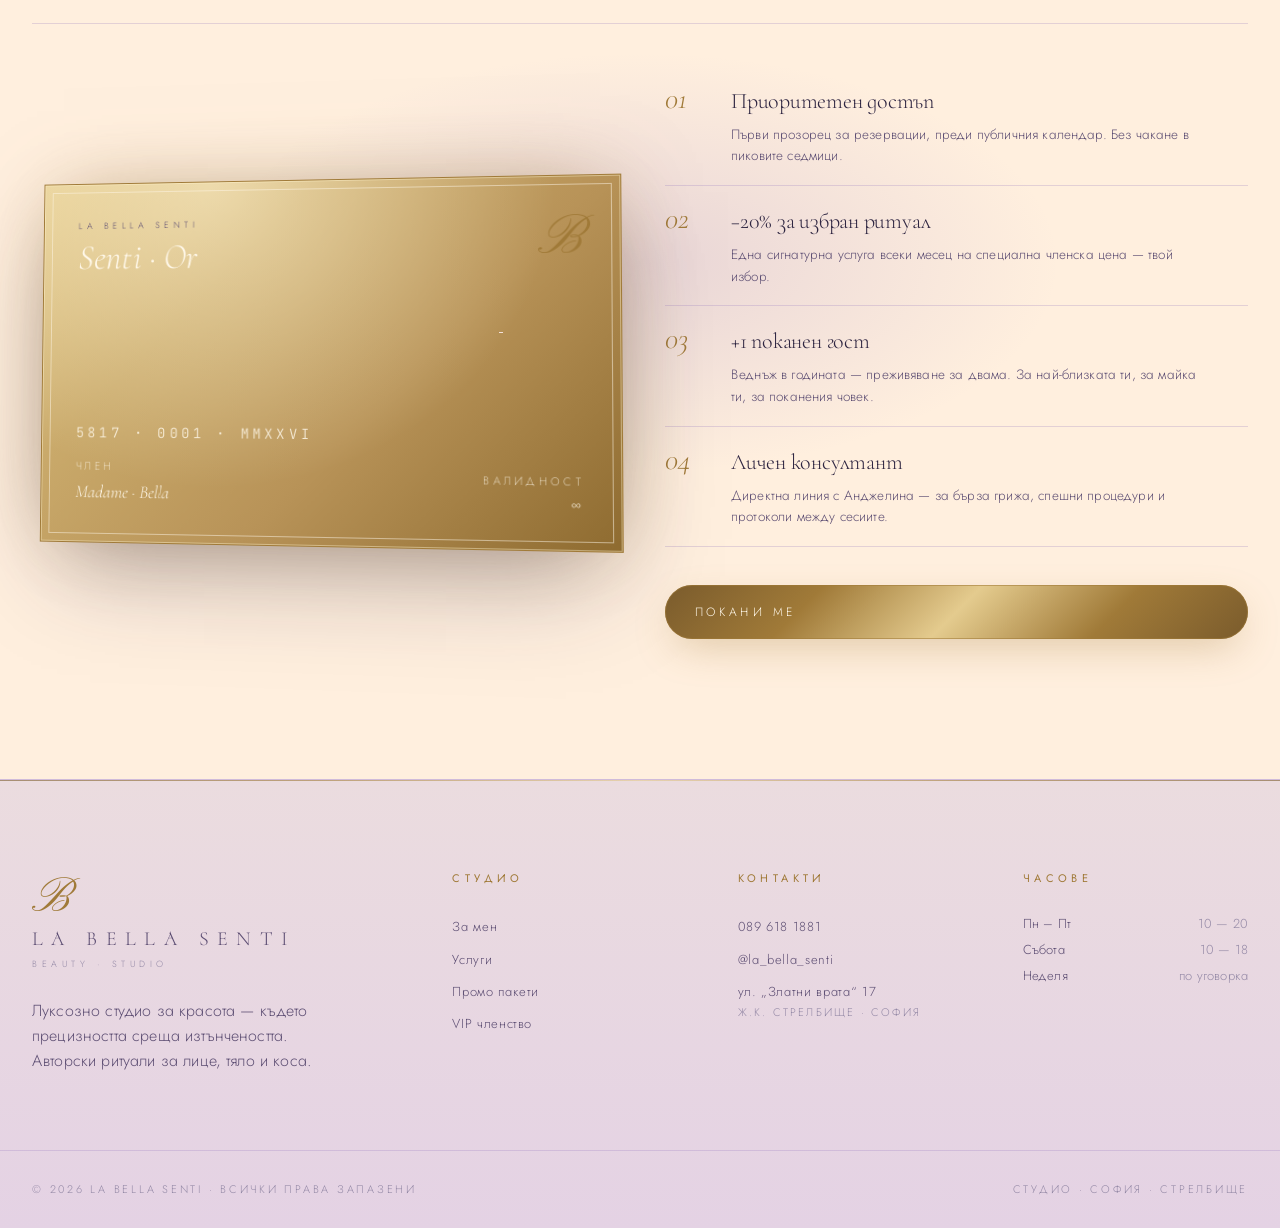
==== commit 1e97f514: "Update main background + section gradient colors." ====
--- a/index.html
+++ b/index.html
@@ -374,18 +374,6 @@
   <!-- marquee -->
   <div class="hero-marquee">
     <div class="marquee-track" aria-hidden="true">
-      <span data-i18n-bg="Лазерна епилация · Радиочестотен лифтинг · Стягащи терапии · Процедури за лице · Фризьорство · Боядисване · Терапии за коса · Маникюр · Педикюр · Грим" data-i18n-en="Laser Epilation · Radiofrequency Lifting · Firming Therapies · Facial Procedures · Hairdressing · Coloring · Hair Treatments · Manicure · Pedicure · Makeup">
-        Лазерна епилация <span class="dot">◆</span>
-        Радиочестотен лифтинг <span class="dot">◆</span>
-        Стягащи терапии <span class="dot">◆</span>
-        Процедури за лице <span class="dot">◆</span>
-        Фризьорство <span class="dot">◆</span>
-        Боядисване <span class="dot">◆</span>
-        Терапии за коса <span class="dot">◆</span>
-        Маникюр <span class="dot">◆</span>
-        Педикюр <span class="dot">◆</span>
-        Грим <span class="dot">◆</span>
-      </span>
       <span aria-hidden="true">
         Лазерна епилация <span class="dot">◆</span>
         Радиочестотен лифтинг <span class="dot">◆</span>
--- a/assets/theme.css
+++ b/assets/theme.css
@@ -1,7 +1,7 @@
 /* La Bella Senti — Lavender Purple + Champagne theme (light) */
 :root{
   /* Surfaces — soft champagne washed with lavender */
-  --bg:#F5ECDD;          /* primary page — warm champagne */
+  --bg:#ffefde;          /* primary page — warm champagne */
   --bg-2:#EFE2EE;        /* lavender mist surface */
   --bg-3:#E7D7E6;        /* deeper lavender card surface */
   --bg-champagne:#F0E3CD;/* champagne card surface */
@@ -270,7 +270,7 @@
    · index.html — #testimonials ("Words of Trust")
    · about.html — Timeline section (opacity .03 inline; visually interchangeable) */
 .bg-gold-wash {
-  background: linear-gradient(180deg, transparent, rgba(201,169,106,.04), transparent);
+  background: linear-gradient(180deg, transparent, rgb(207 176 63 / 49%), transparent);
 }
 
 /* --- Flat gold text colour (solid, not the gradient clip effect of .gold) ---
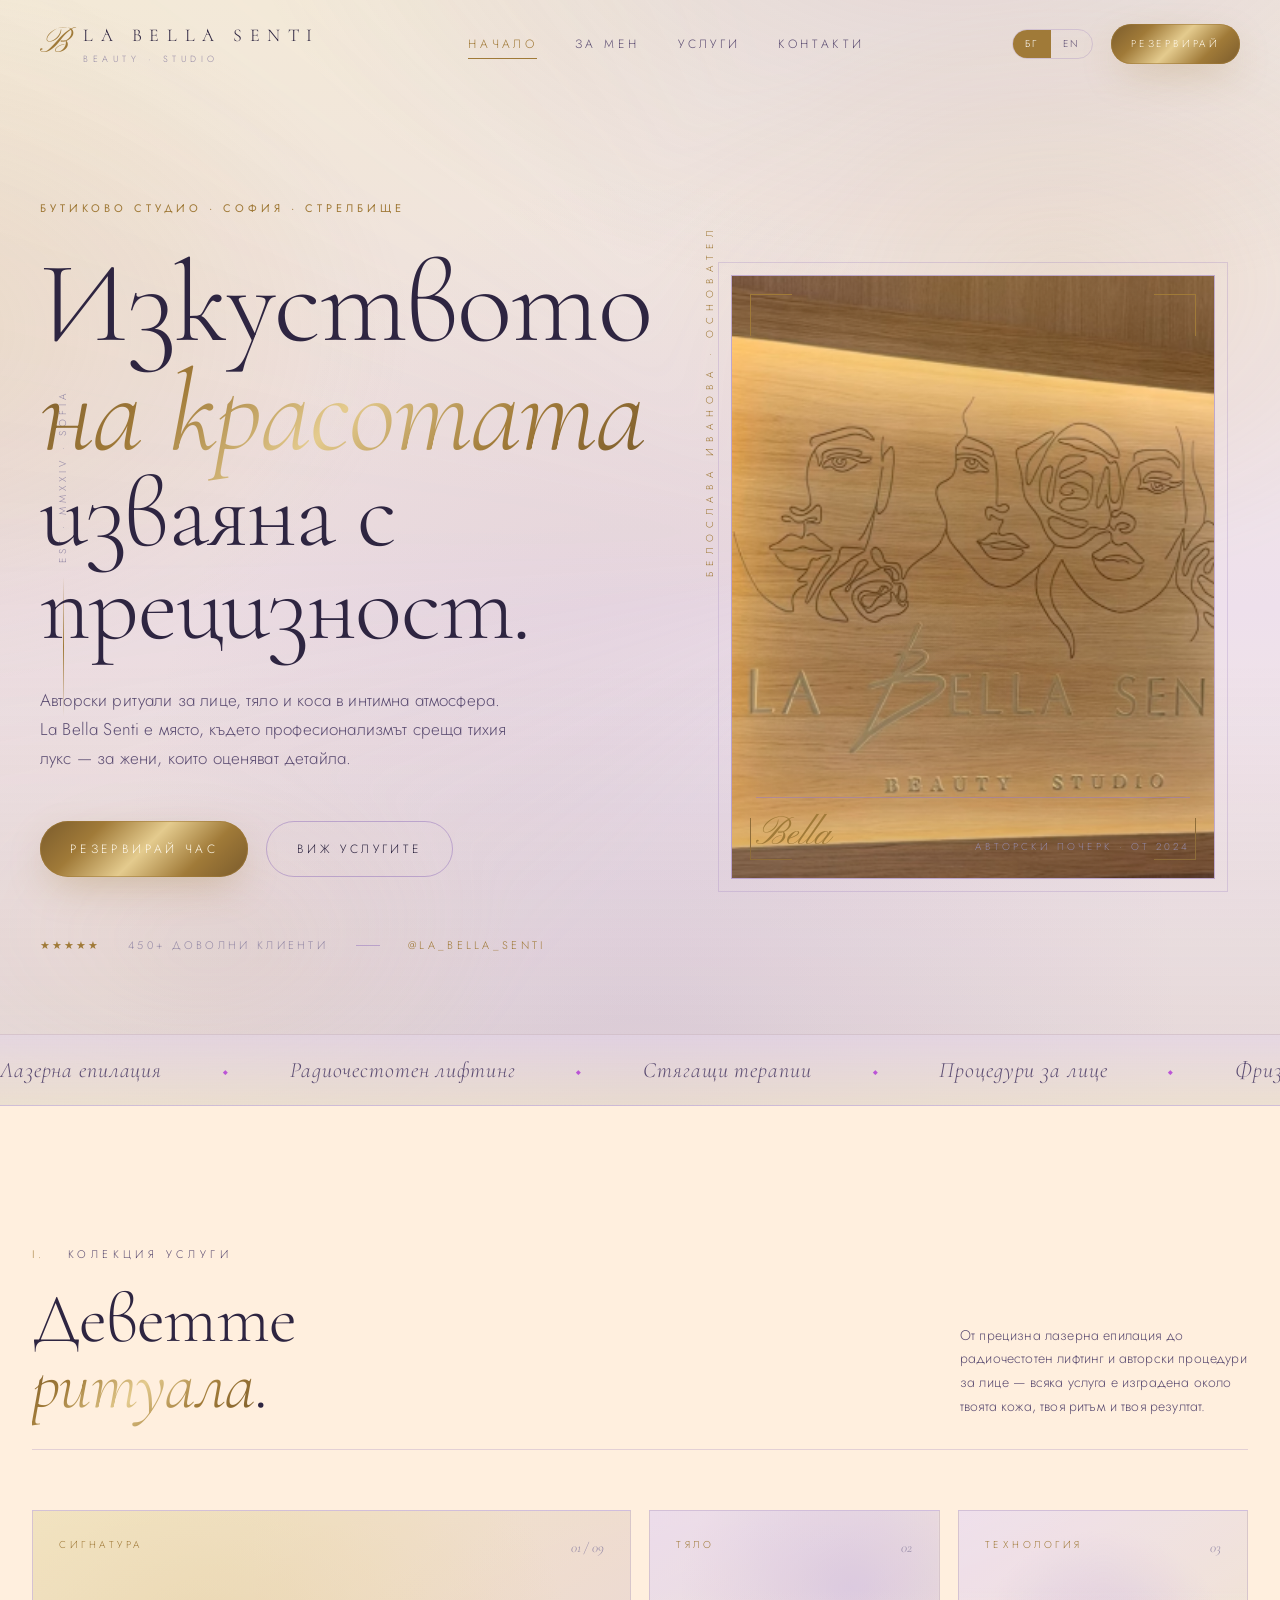
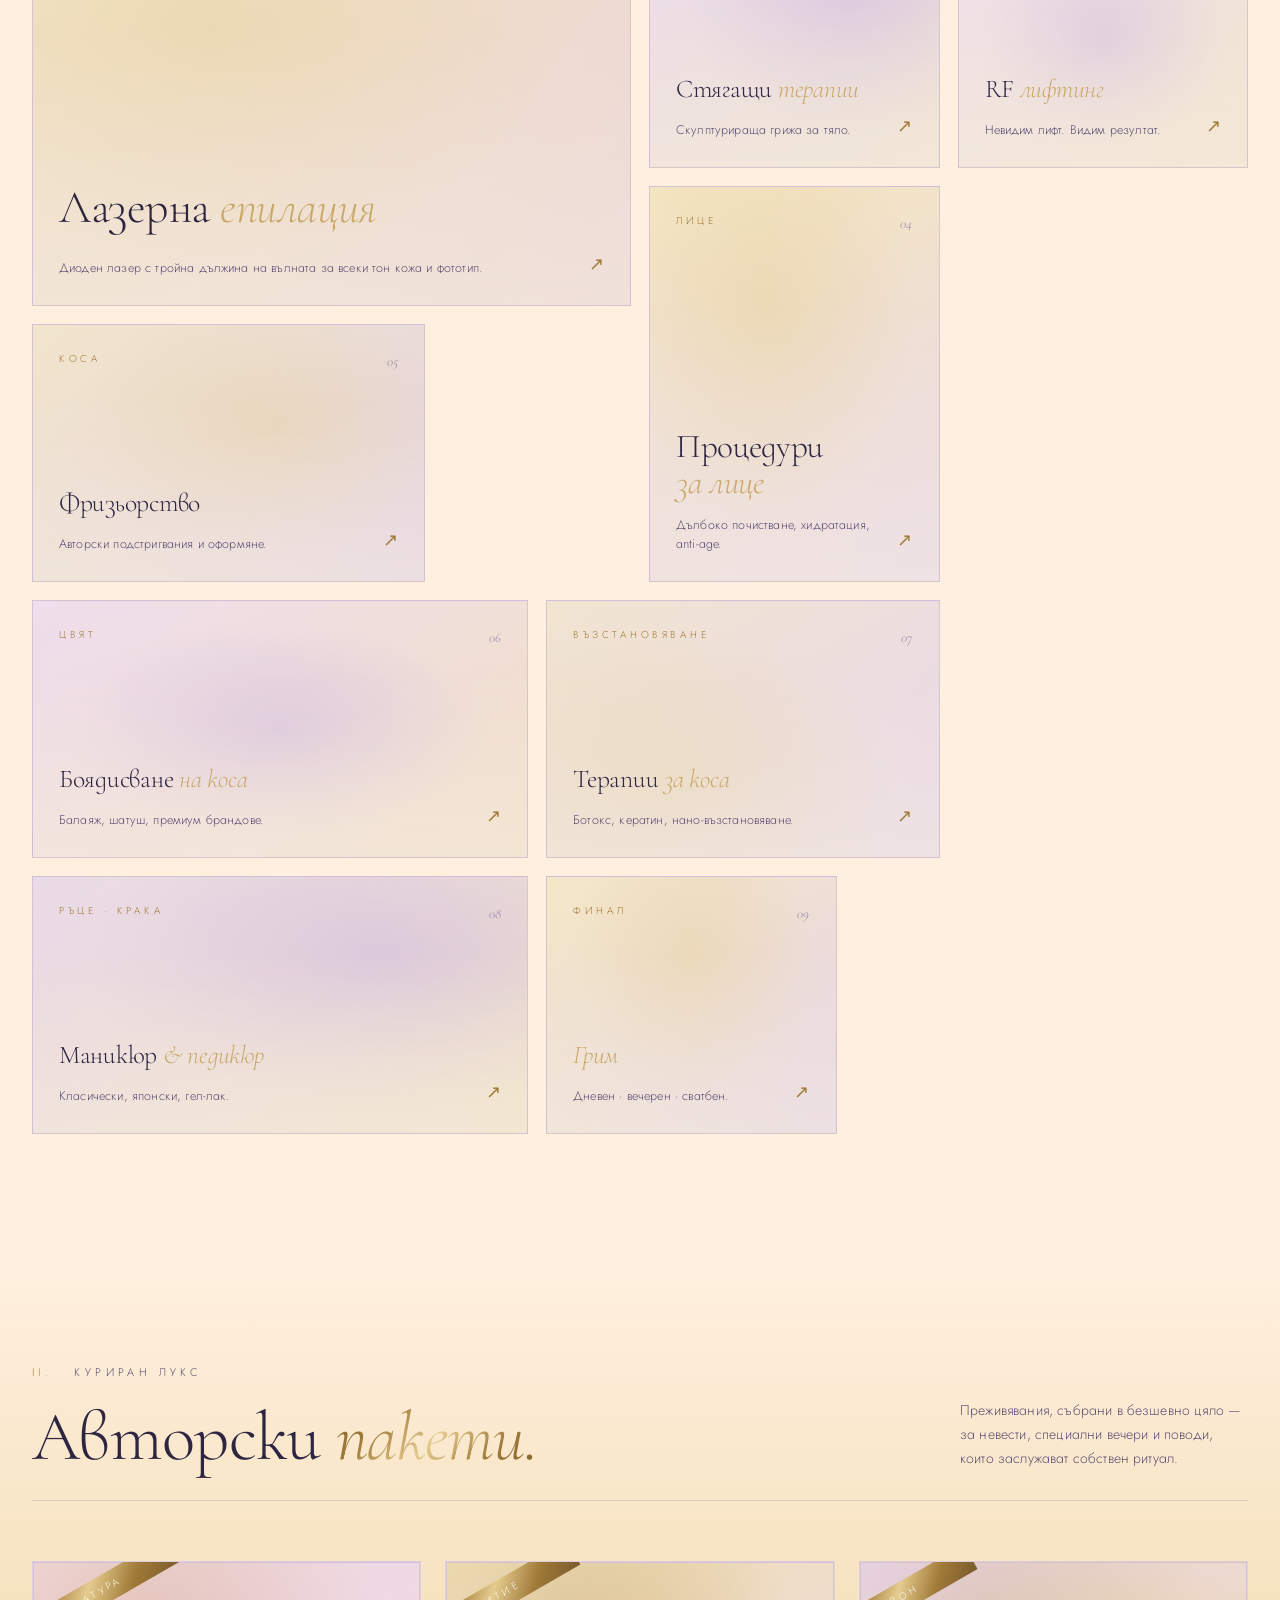
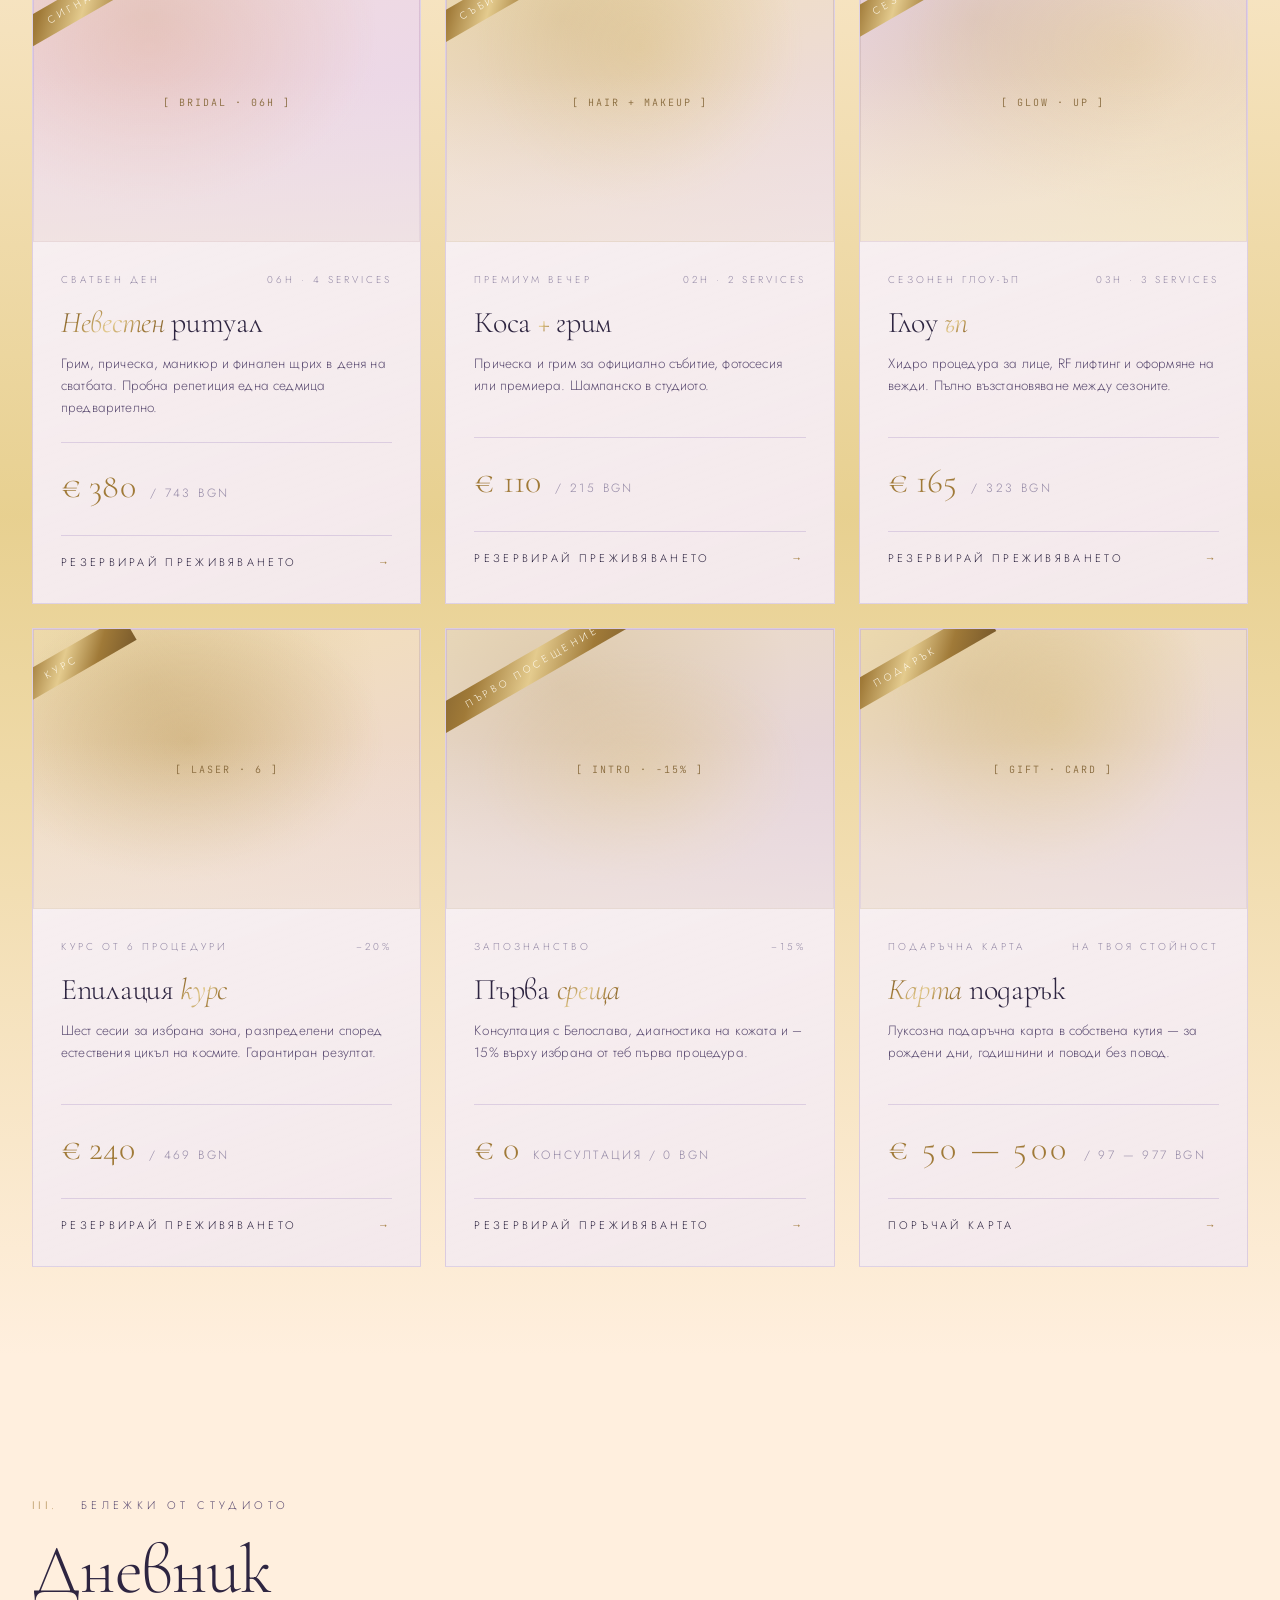
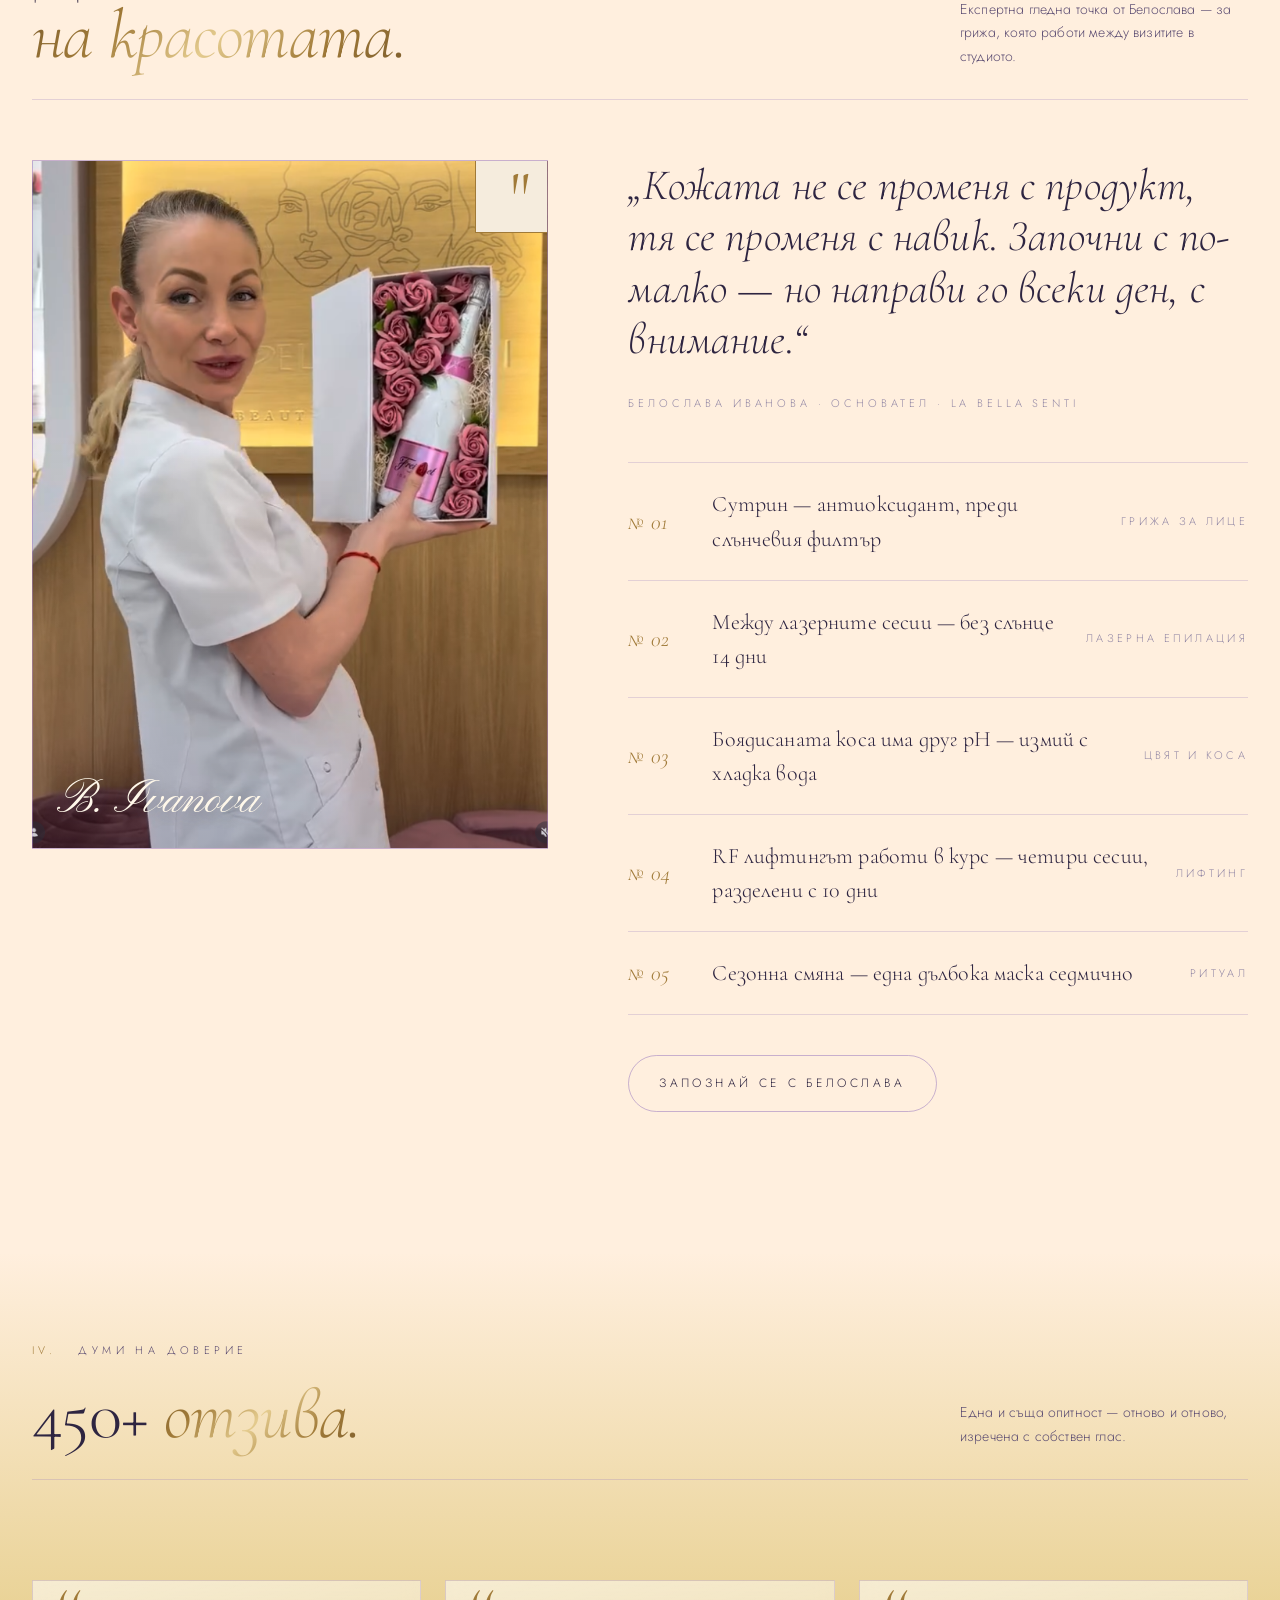
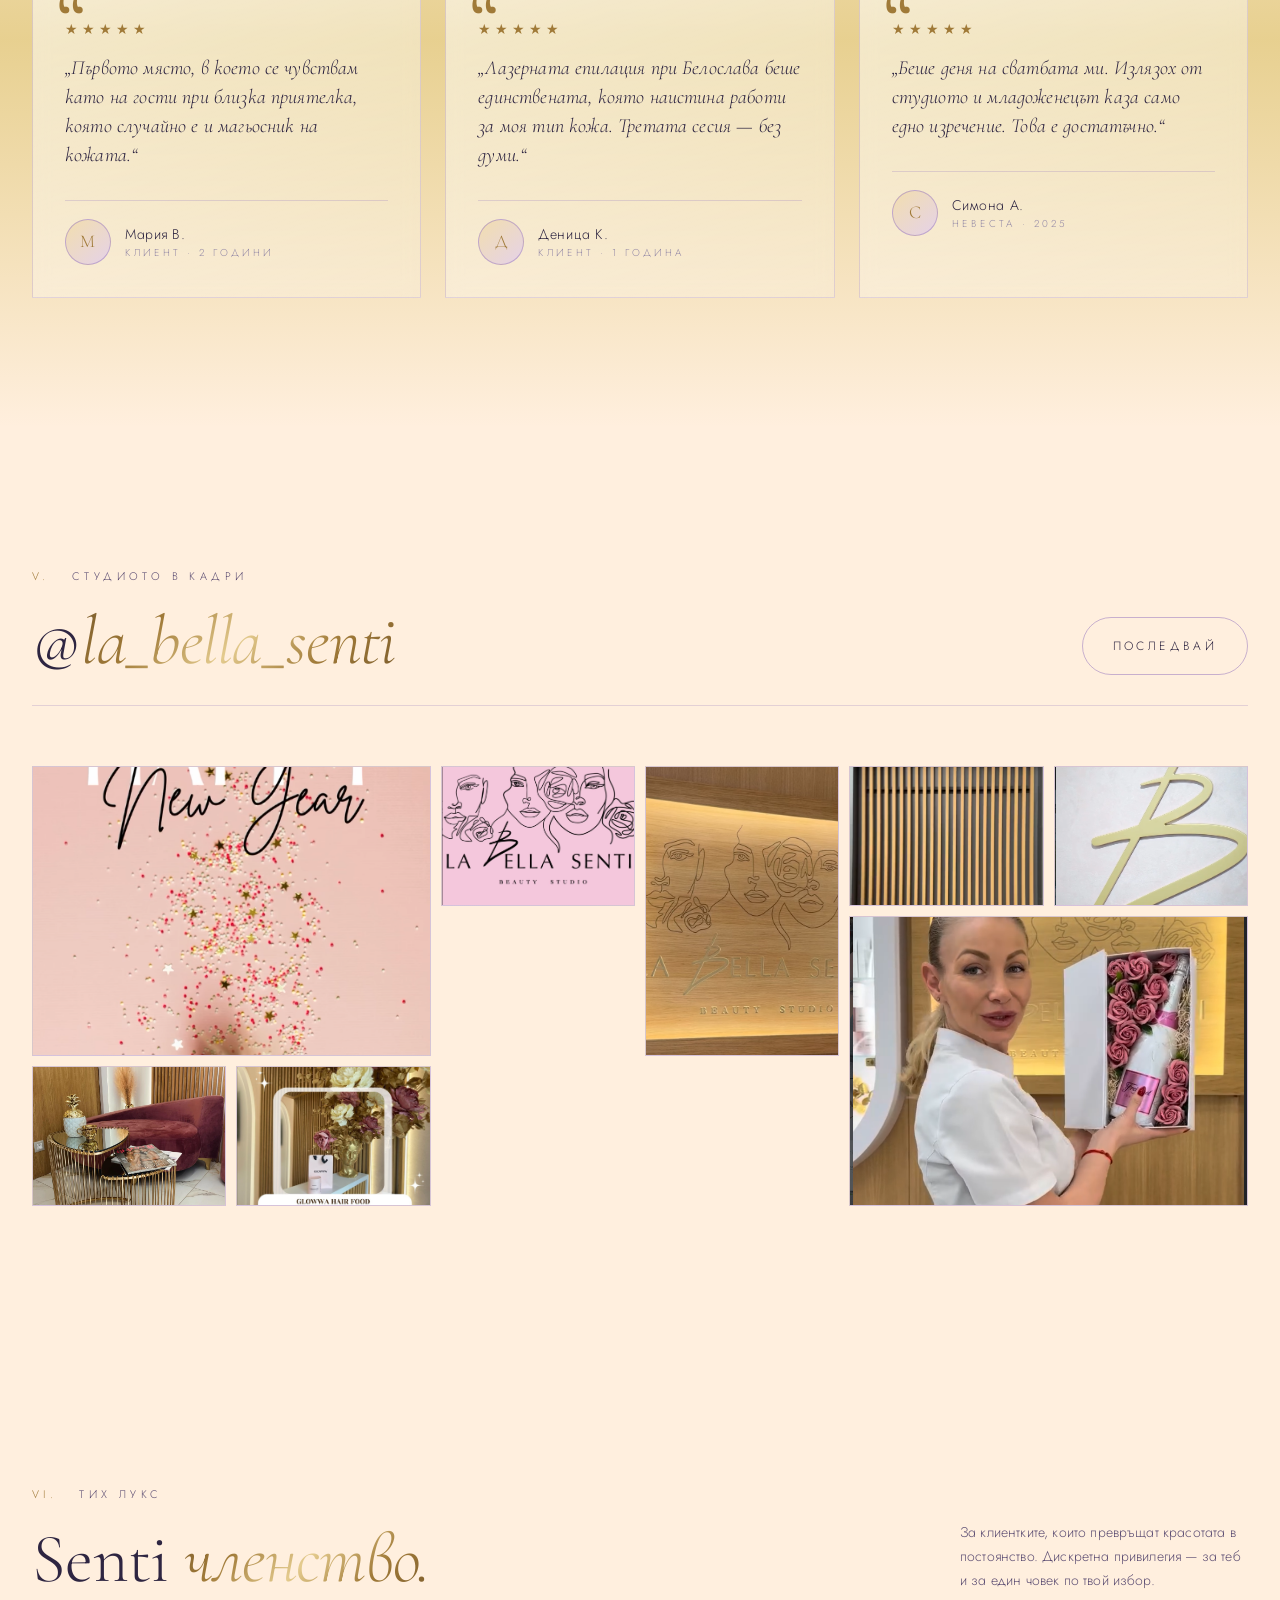
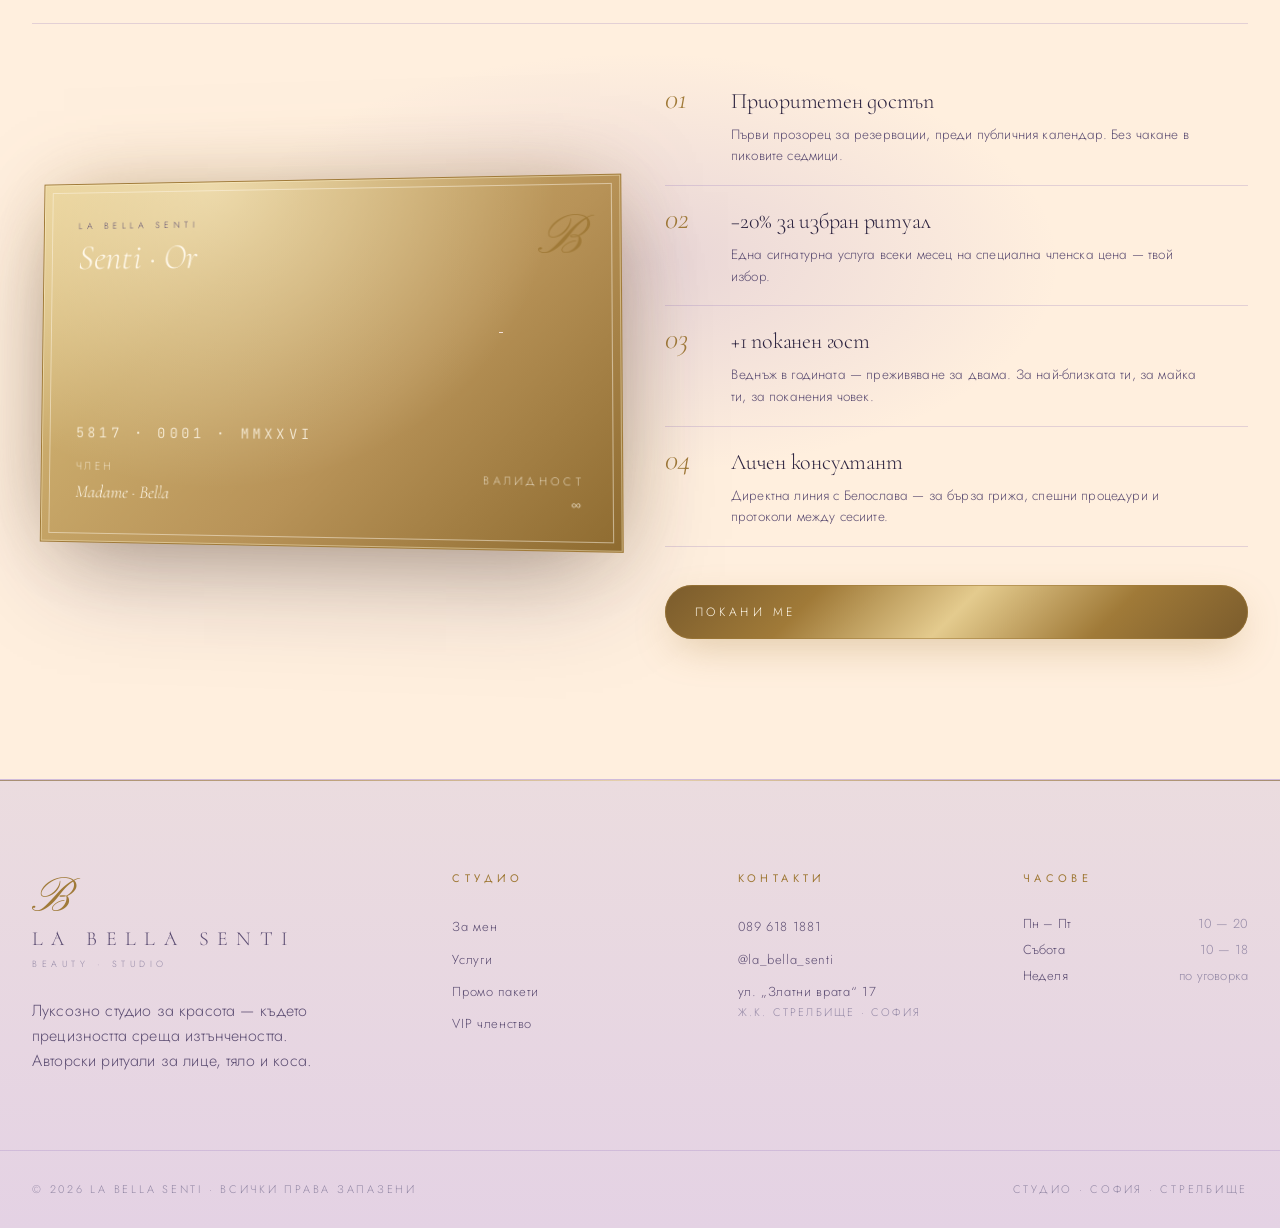
==== commit caab38be: "Fix demo company business owner name -> use real name." ====
--- a/index.html
+++ b/index.html
@@ -358,7 +358,7 @@
     <div class="hero-art reveal d-200">
       <div class="portrait-wrap">
         <div class="portrait"></div>
-        <span class="portrait-tag" data-i18n-bg="Анджелина Милчева · Основател" data-i18n-en="Andjelina Milcheva · Founder">Анджелина Милчева · Основател</span>
+        <span class="portrait-tag" data-i18n-bg="Белослава Иванова · Основател" data-i18n-en="Beloslava Ivanova · Founder">Белослава Иванова · Основател</span>
         <div class="corner tl"></div>
         <div class="corner tr"></div>
         <div class="corner bl"></div>
@@ -605,8 +605,8 @@
         <div class="pkg-body">
           <div class="meta"><span data-i18n-bg="Запознанство" data-i18n-en="Welcome ritual">Запознанство</span><span>−15%</span></div>
           <h3><span data-i18n-bg="Първа" data-i18n-en="The First">Първа</span> <span class="italic gold" data-i18n-bg="среща" data-i18n-en="visit.">среща</span></h3>
-          <p class="desc" data-i18n-bg="Консултация с Анджелина, диагностика на кожата и –15% върху избрана от теб първа процедура." data-i18n-en="A consultation with Andjelina, a skin diagnosis and −15% off your first chosen procedure.">
-            Консултация с Анджелина, диагностика на кожата и –15% върху избрана от теб първа процедура.
+          <p class="desc" data-i18n-bg="Консултация с Белослава, диагностика на кожата и –15% върху избрана от теб първа процедура." data-i18n-en="A consultation with Beloslava, a skin diagnosis and −15% off your first chosen procedure.">
+            Консултация с Белослава, диагностика на кожата и –15% върху избрана от теб първа процедура.
           </p>
           <div class="price-row">
             <span class="price-eur">€ 0</span>
@@ -647,8 +647,8 @@
         <div class="kicker"><span class="text-gold">III.</span> &nbsp; <span data-i18n-bg="Бележки от студиото" data-i18n-en="Notes from the studio">Бележки от студиото</span></div>
         <h2 class="display"><span data-i18n-bg="Дневник" data-i18n-en="The Beauty">Дневник</span><br/><span class="italic gold" data-i18n-bg="на красотата." data-i18n-en="diary.">на красотата.</span></h2>
       </div>
-      <div class="right" data-i18n-bg="Експертна гледна точка от Анджелина — за грижа, която работи между визитите в студиото." data-i18n-en="An expert point of view from Andjelina — for the care that works between studio visits.">
-        Експертна гледна точка от Анджелина — за грижа, която работи между визитите в студиото.
+      <div class="right" data-i18n-bg="Експертна гледна точка от Белослава — за грижа, която работи между визитите в студиото." data-i18n-en="An expert point of view from Beloslava — for the care that works between studio visits.">
+        Експертна гледна точка от Белослава — за грижа, която работи между визитите в студиото.
       </div>
     </div>
 
@@ -656,14 +656,14 @@
       <div class="reveal">
         <div class="ed-portrait">
           <div class="qfloat">"</div>
-          <span class="sig">A. Milcheva</span>
+          <span class="sig">B. Ivanova</span>
         </div>
       </div>
       <div class="reveal d-160">
         <p class="ed-pull" data-i18n-bg="„Кожата не се променя с продукт, тя се променя с навик. Започни с по-малко — но направи го всеки ден, с внимание.“" data-i18n-en="“Skin doesn't change with a product — it changes with a habit. Begin with less, but do it daily, and with intention.”">
           „Кожата не се променя с продукт, тя се променя с навик. Започни с по-малко — но направи го всеки ден, с внимание.“
         </p>
-        <div class="ed-byline" data-i18n-bg="Анджелина Милчева · Основател · La Bella Senti" data-i18n-en="Andjelina Milcheva · Founder · La Bella Senti">Анджелина Милчева · Основател · La Bella Senti</div>
+        <div class="ed-byline" data-i18n-bg="Белослава Иванова · Основател · La Bella Senti" data-i18n-en="Beloslava Ivanova · Founder · La Bella Senti">Белослава Иванова · Основател · La Bella Senti</div>
 
         <div class="tip-list">
           <div class="tip-row">
@@ -692,7 +692,7 @@
             <span class="meta" data-i18n-bg="Ритуал" data-i18n-en="Ritual">Ритуал</span>
           </div>
         </div>
-        <a href="about.html" class="btn ghost" style="margin-top:40px;" data-i18n-bg="Запознай се с Анджелина" data-i18n-en="Meet Andjelina">Запознай се с Анджелина <span class="arrow">→</span></a>
+        <a href="about.html" class="btn ghost" style="margin-top:40px;" data-i18n-bg="Запознай се с Белослава" data-i18n-en="Meet Beloslava">Запознай се с Белослава <span class="arrow">→</span></a>
       </div>
     </div>
   </div>
@@ -728,8 +728,8 @@
         </div>
         <div class="test reveal d-120">
           <div class="stars">★★★★★</div>
-          <p class="q" data-i18n-bg="„Лазерната епилация при Анджи беше единствената, която наистина работи за моя тип кожа. Третата сесия — без думи.“" data-i18n-en="“Andjelina's laser epilation was the first that truly worked on my skin type. After three sessions — speechless.”">
-            „Лазерната епилация при Анджи беше единствената, която наистина работи за моя тип кожа. Третата сесия — без думи.“
+          <p class="q" data-i18n-bg="„Лазерната епилация при Белослава беше единствената, която наистина работи за моя тип кожа. Третата сесия — без думи.“" data-i18n-en="Beloslava's laser epilation was the first that truly worked on my skin type. After three sessions — speechless.”">
+            „Лазерната епилация при Белослава беше единствената, която наистина работи за моя тип кожа. Третата сесия — без думи.“
           </p>
           <div class="who">
             <div class="avatar">Д</div>
@@ -848,7 +848,7 @@
           <span class="num">04</span>
           <div>
             <h4 data-i18n-bg="Личен консултант" data-i18n-en="Personal consultant">Личен консултант</h4>
-            <p data-i18n-bg="Директна линия с Анджелина — за бърза грижа, спешни процедури и протоколи между сесиите." data-i18n-en="A direct line with Andjelina — for fast care, urgent procedures and between-session protocols.">Директна линия с Анджелина — за бърза грижа, спешни процедури и протоколи между сесиите.</p>
+            <p data-i18n-bg="Директна линия с Белослава — за бърза грижа, спешни процедури и протоколи между сесиите." data-i18n-en="A direct line with Beloslava — for fast care, urgent procedures and between-session protocols.">Директна линия с Белослава — за бърза грижа, спешни процедури и протоколи между сесиите.</p>
           </div>
         </div>
         <a href="contact.html" class="btn gold" style="margin-top:20px;" data-i18n-bg="Покани ме" data-i18n-en="Invite me in">Покани ме <span class="arrow">→</span></a>
